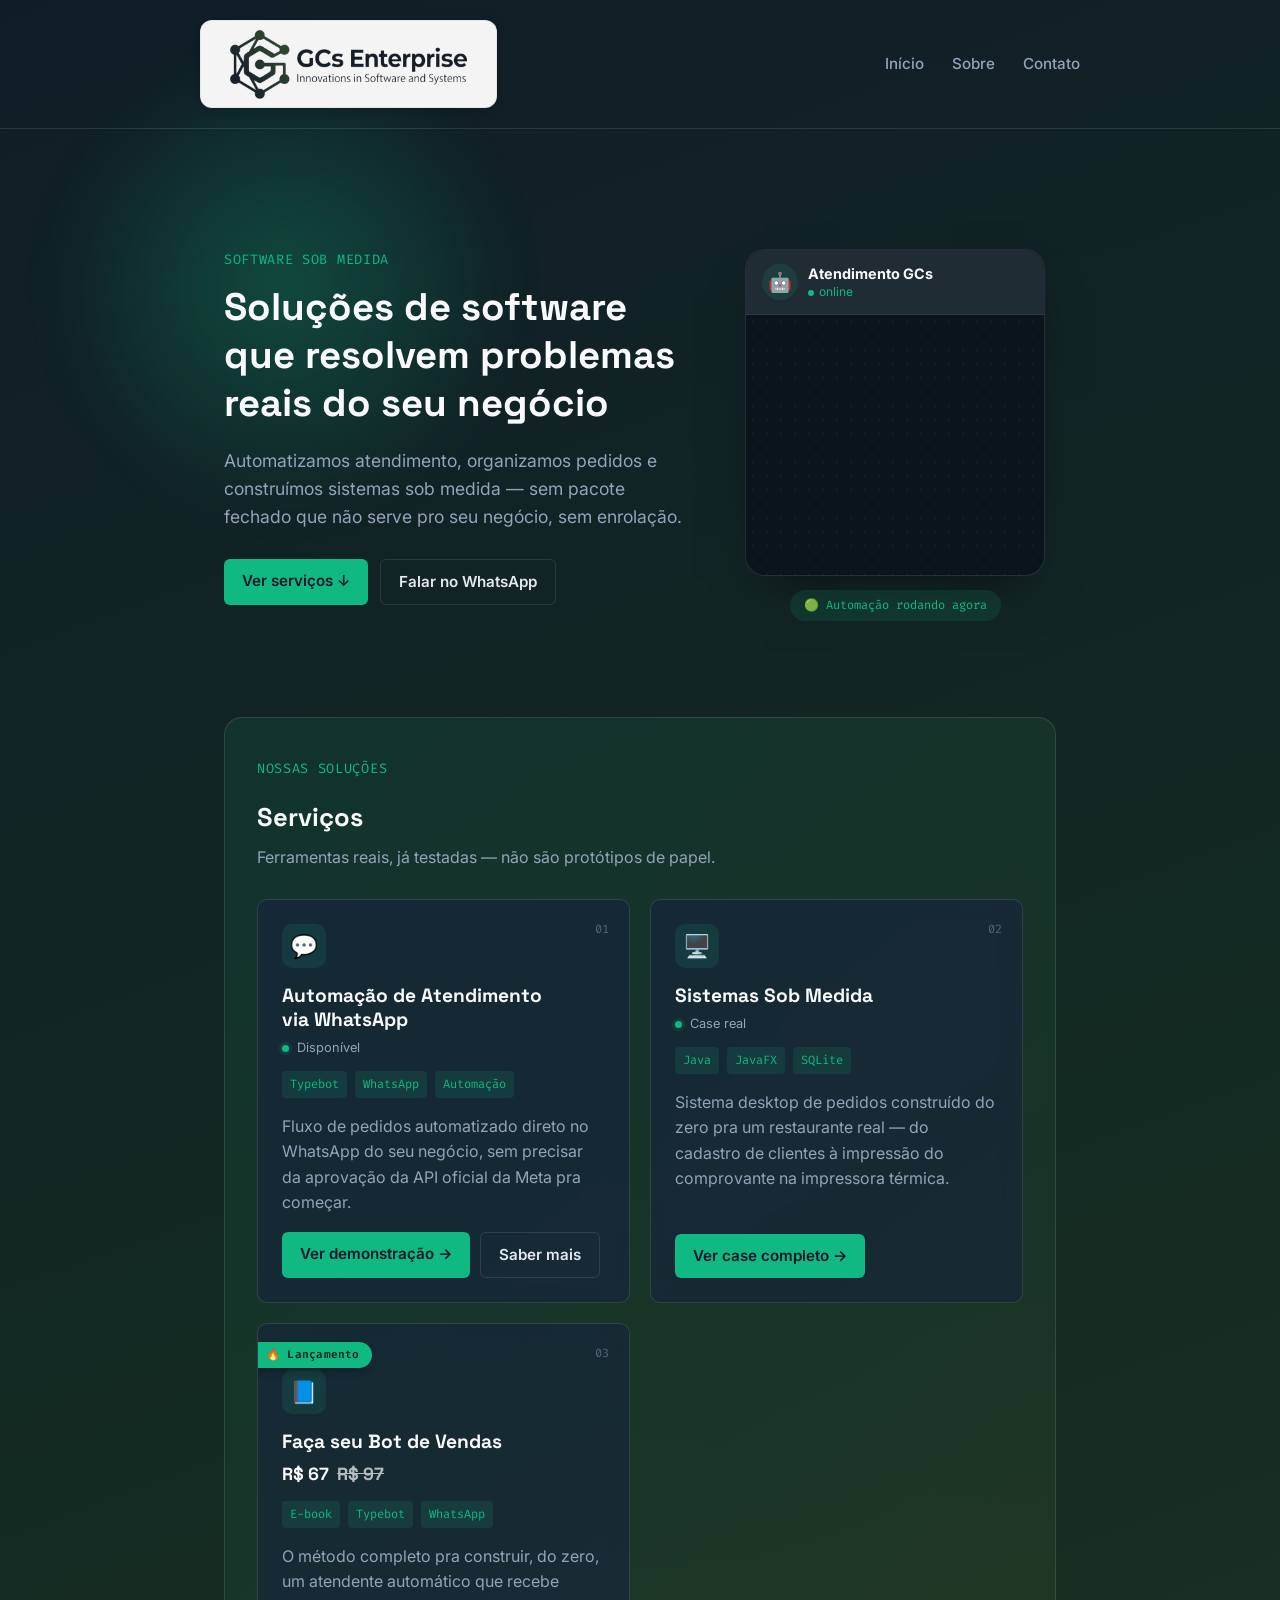
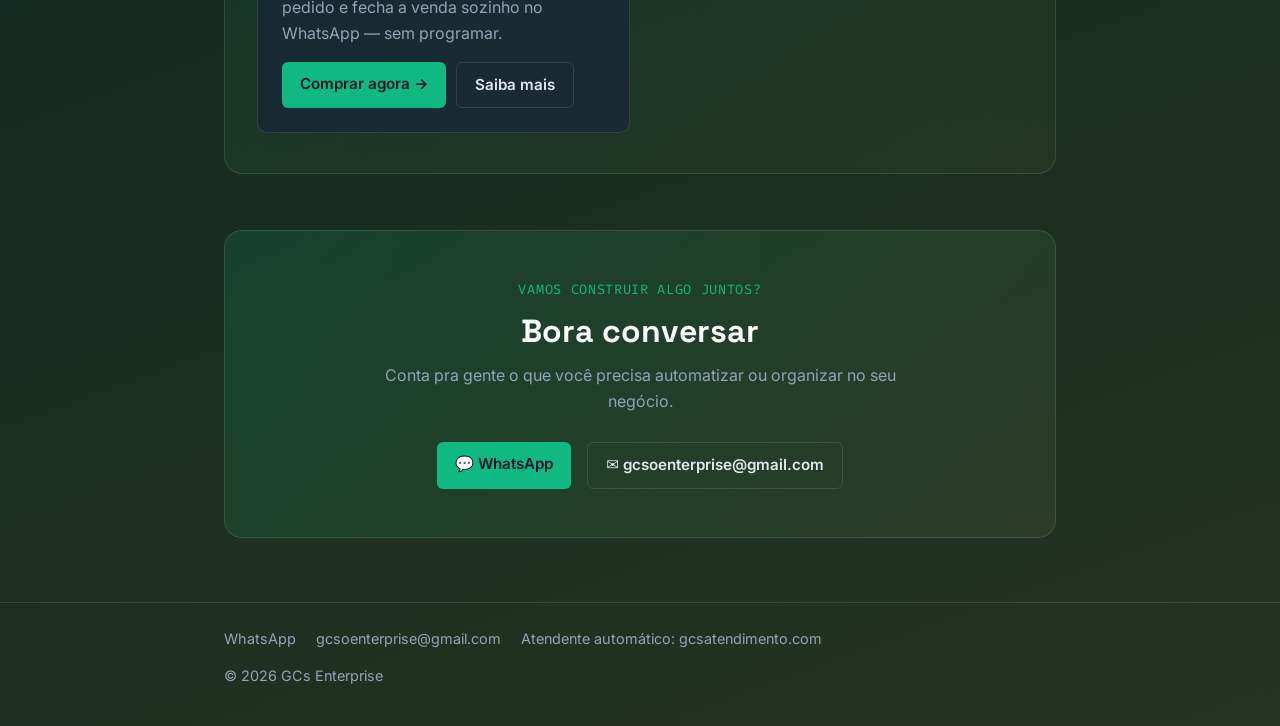
==== index.html @ 9fa0e327 "Troca e-mail de contato do site para gcsoenterprise@gmail.com Co-Authored-By: Claude Opus 5.5 <norep" ====
<!DOCTYPE html>
<html lang="pt-BR">
<head>
  <meta charset="UTF-8">
  <meta name="viewport" content="width=device-width, initial-scale=1.0">
  <meta name="description" content="GCs Enterprise — automação de atendimento via WhatsApp e sistemas de software sob medida pro seu negócio.">
  <meta property="og:title" content="GCs Enterprise — Innovations in Software and Systems">
  <meta property="og:description" content="Automação de atendimento via WhatsApp e sistemas de software sob medida pro seu negócio.">
  <meta property="og:image" content="social-preview.jpg">
  <meta property="og:type" content="website">
  <meta name="twitter:card" content="summary_large_image">
  <link rel="icon" href="logo-icon.png" type="image/png">
  <title>GCs Enterprise — Software sob medida</title>
  <link rel="stylesheet" href="style.css">
</head>
<body>
  <header class="site-header">
    <div class="container nav-bar">
      <a href="index.html" class="logo" aria-label="GCs Enterprise — Início">
        <img src="logo-header.png" alt="GCs Enterprise" class="logo-mark" width="400" height="108" fetchpriority="high">
      </a>
      <button type="button" class="nav-toggle" id="navToggle" aria-expanded="false" aria-controls="mainNav" aria-label="Abrir menu">
        <span></span><span></span><span></span>
      </button>
      <nav class="main-nav" id="mainNav">
        <a href="index.html">Início</a>
        <a href="sobre.html">Sobre</a>
        <a href="#contato">Contato</a>
      </nav>
    </div>
  </header>

  <main class="container">
    <section class="hero">
      <div class="hero-content">
        <p class="eyebrow">Software sob medida</p>
        <h1>Soluções de software que resolvem problemas reais do seu negócio</h1>
        <p class="lead">
          Automatizamos atendimento, organizamos pedidos e construímos sistemas sob medida —
          sem pacote fechado que não serve pro seu negócio, sem enrolação.
        </p>
        <p class="hero-cta">
          <a href="#servicos" class="btn-primary">Ver serviços ↓</a>
          <a href="https://wa.me/5515996978189" target="_blank" rel="noopener" class="btn-secondary">Falar no WhatsApp</a>
        </p>
      </div>

      <div class="hero-visual" aria-hidden="true">
        <div class="phone-mockup">
          <div class="phone-header">
            <span class="phone-avatar">🤖</span>
            <div class="phone-header-text">
              <strong>Atendimento GCs</strong>
              <span class="phone-status">online</span>
            </div>
          </div>
          <div class="phone-chat">
            <div class="chat-bubble chat-in bubble-1">Oi! Vi o cardápio, queria pedir 2 marmitas P</div>
            <div class="chat-typing typing-1"><span></span><span></span><span></span></div>
            <div class="chat-bubble chat-out bubble-2">Show! 2 marmitas P registradas ✅ Vai querer bebida também?</div>
            <div class="chat-bubble chat-in bubble-3">Vou querer 1 refri lata</div>
            <div class="chat-typing typing-2"><span></span><span></span><span></span></div>
            <div class="chat-bubble chat-out bubble-4">Pedido fechado 🎉 Total: R$ 38,00 — pagamento na entrega. Já mandei pra cozinha!</div>
          </div>
        </div>
        <span class="hero-visual-badge">🟢 Automação rodando agora</span>
      </div>
    </section>

    <section id="servicos" class="projetos-destaque">
      <p class="eyebrow">Nossas soluções</p>
      <h2>Serviços</h2>
      <p class="section-intro">
        Ferramentas reais, já testadas — não são protótipos de papel.
      </p>
      <div class="projects-grid">
        <article class="project-card reveal">
          <span class="project-icon" aria-hidden="true">💬</span>
          <h3>Automação de Atendimento via WhatsApp</h3>
          <p class="status"><span class="status-dot"></span>Disponível</p>
          <div class="tags">
            <span class="tag">Typebot</span>
            <span class="tag">WhatsApp</span>
            <span class="tag">Automação</span>
          </div>
          <p>
            Fluxo de pedidos automatizado direto no WhatsApp do seu negócio, sem precisar
            da aprovação da API oficial da Meta pra começar.
          </p>
          <div class="card-actions">
            <a href="https://gcsatendimento.com/demo" target="_blank" rel="noopener" class="btn-primary">Ver demonstração →</a>
            <a href="servicos/atendimento-whatsapp.html" class="btn-secondary">Saber mais</a>
          </div>
        </article>

        <article class="project-card reveal">
          <span class="project-icon" aria-hidden="true">🖥️</span>
          <h3>Sistemas Sob Medida</h3>
          <p class="status"><span class="status-dot"></span>Case real</p>
          <div class="tags">
            <span class="tag">Java</span>
            <span class="tag">JavaFX</span>
            <span class="tag">SQLite</span>
          </div>
          <p>
            Sistema desktop de pedidos construído do zero pra um restaurante real — do
            cadastro de clientes à impressão do comprovante na impressora térmica.
          </p>
          <div class="card-actions">
            <a href="servicos/sistema-varandas.html" class="btn-primary">Ver case completo →</a>
          </div>
        </article>

        <article class="project-card project-card-featured reveal">
          <span class="ribbon">🔥 Lançamento</span>
          <span class="project-icon" aria-hidden="true">📘</span>
          <h3>Faça seu Bot de Vendas</h3>
          <p class="status">R$ 67 <span class="status-old">R$ 97</span></p>
          <div class="tags">
            <span class="tag">E-book</span>
            <span class="tag">Typebot</span>
            <span class="tag">WhatsApp</span>
          </div>
          <p>
            O método completo pra construir, do zero, um atendente automático que recebe
            pedido e fecha a venda sozinho no WhatsApp — sem programar.
          </p>
          <div class="card-actions">
            <a href="https://go.hotmart.com/K107569788A" target="_blank" rel="noopener" class="btn-primary">Comprar agora →</a>
            <a href="produtos/ebook-bot-vendas.html" class="btn-secondary">Saiba mais</a>
          </div>
        </article>
      </div>
    </section>

    <section id="contato">
      <div class="contato-card reveal">
        <p class="eyebrow">Vamos construir algo juntos?</p>
        <h2>Bora conversar</h2>
        <p class="section-intro">
          Conta pra gente o que você precisa automatizar ou organizar no seu negócio.
        </p>
        <div class="contato-links">
          <a href="https://wa.me/5515996978189" target="_blank" rel="noopener" class="btn-primary">💬 WhatsApp</a>
          <a href="mailto:gcsoenterprise@gmail.com" class="btn-secondary">✉️ gcsoenterprise@gmail.com</a>
        </div>
      </div>
    </section>
  </main>

  <footer class="site-footer">
    <div class="container">
      <a href="https://wa.me/5515996978189" target="_blank" rel="noopener">WhatsApp</a>
      <a href="mailto:gcsoenterprise@gmail.com">gcsoenterprise@gmail.com</a>
      <a href="https://gcsatendimento.com" target="_blank" rel="noopener">Atendente automático: gcsatendimento.com</a>
      <p>&copy; 2026 GCs Enterprise</p>
    </div>
  </footer>

  <script src="scripts.js" defer></script>
</body>
</html>
---- style.css ----
@charset "UTF-8";
@import url('https://fonts.googleapis.com/css2?family=Inter:wght@400;500;600;700&family=Space+Grotesk:wght@500;600;700&family=Fira+Code:wght@400;500&display=swap');

:root {
  --bg-grad-start: #101d27;
  --bg-grad-mid: #132a22;
  --bg-grad-end: #243421;
  --bg-card: rgba(22, 33, 62, 0.55);
  --border: rgba(226, 232, 240, 0.12);
  --text: #e2e8f0;
  --text-muted: #94a3b8;
  --heading: #f8fafc;
  --accent: #10b981;
  --accent-soft: rgba(16, 185, 129, 0.12);
}

* {
  box-sizing: border-box;
}

body {
  margin: 0;
  min-height: 100vh;
  background: linear-gradient(160deg, var(--bg-grad-start) 0%, var(--bg-grad-mid) 55%, var(--bg-grad-end) 100%);
  color: var(--text);
  font-family: "Inter", system-ui, -apple-system, sans-serif;
  line-height: 1.6;
}

h1, h2, h3, h4 {
  font-family: "Space Grotesk", "Inter", sans-serif;
  line-height: 1.25;
  color: var(--heading);
}

a {
  color: var(--accent);
}

.container {
  max-width: 880px;
  margin: 0 auto;
  padding: 0 24px;
}

/* header / nav */
.site-header {
  position: relative;
  border-bottom: 1px solid var(--border);
}

.nav-bar {
  display: flex;
  flex-wrap: wrap;
  justify-content: space-between;
  align-items: center;
  gap: 12px;
  padding: 20px 0;
}

.logo {
  display: inline-flex;
  align-items: center;
  background: #f4f4f4;
  border: 1px solid rgba(0, 0, 0, 0.06);
  border-radius: 12px;
  padding: 8px 18px;
  box-shadow: 0 2px 8px rgba(0, 0, 0, 0.2);
  text-decoration: none;
  transition: transform 0.2s ease;
}

.logo:hover,
.logo:focus-visible {
  transform: translateY(-1px);
  outline: none;
}

.logo-mark {
  display: block;
  height: 70px;
  width: auto;
}

.nav-toggle {
  display: none;
  flex-direction: column;
  justify-content: center;
  align-items: center;
  gap: 5px;
  width: 40px;
  height: 40px;
  background: transparent;
  border: 1px solid var(--border);
  border-radius: 8px;
  cursor: pointer;
  padding: 0;
}

.nav-toggle span {
  display: block;
  height: 2px;
  width: 18px;
  background: var(--text);
  transition: transform 0.25s ease, opacity 0.25s ease;
}

.nav-toggle.open span:nth-child(1) {
  transform: translateY(7px) rotate(45deg);
}

.nav-toggle.open span:nth-child(2) {
  opacity: 0;
}

.nav-toggle.open span:nth-child(3) {
  transform: translateY(-7px) rotate(-45deg);
}

.main-nav a {
  color: var(--text-muted);
  text-decoration: none;
  margin-left: 24px;
  font-weight: 500;
  font-size: 0.95rem;
  position: relative;
  transition: color 0.2s;
}

.main-nav a:first-child {
  margin-left: 0;
}

.main-nav a::after {
  content: "";
  position: absolute;
  left: 0;
  right: 100%;
  bottom: -4px;
  height: 2px;
  background: var(--accent);
  transition: right 0.25s ease;
}

.main-nav a:hover,
.main-nav a:focus-visible {
  color: var(--accent);
  outline: none;
}

.main-nav a:hover::after,
.main-nav a:focus-visible::after {
  right: 0;
}

/* hero */
.hero {
  position: relative;
  display: flex;
  align-items: center;
  flex-wrap: wrap;
  gap: 48px;
  padding: 64px 0 40px;
}

.hero::before {
  content: "";
  position: absolute;
  top: -140px;
  left: -180px;
  width: 480px;
  height: 480px;
  background: radial-gradient(circle, rgba(16, 185, 129, 0.28), transparent 70%);
  filter: blur(20px);
  pointer-events: none;
  z-index: -1;
  animation: pulseGlow 8s ease-in-out infinite;
}

.hero-content {
  flex: 1 1 420px;
  min-width: 280px;
}

.hero-visual {
  flex: 1 1 280px;
  min-width: 260px;
  display: flex;
  flex-direction: column;
  align-items: center;
  gap: 14px;
}

.hero .eyebrow {
  font-family: "Fira Code", monospace;
  color: var(--accent);
  font-size: 0.85rem;
  letter-spacing: 0.05em;
  text-transform: uppercase;
  margin: 0 0 12px;
}

.hero h1 {
  font-size: 2.4rem;
  margin: 0 0 20px;
}

.hero p.lead {
  font-size: 1.1rem;
  color: var(--text-muted);
  max-width: 640px;
}

.hero-cta {
  margin-top: 28px;
  display: flex;
  flex-wrap: wrap;
  gap: 12px;
}

.hero .eyebrow,
.hero h1,
.hero p.lead,
.hero-cta {
  opacity: 0;
  animation: fadeInUp 0.7s ease forwards;
}

.hero .eyebrow { animation-delay: 0s; }
.hero h1 { animation-delay: 0.12s; }
.hero p.lead { animation-delay: 0.24s; }
.hero-cta { animation-delay: 0.36s; }

/* hero phone mockup */
.phone-mockup {
  width: 100%;
  max-width: 300px;
  background: #0b141a;
  border: 1px solid var(--border);
  border-radius: 20px;
  overflow: hidden;
  box-shadow: 0 24px 48px -20px rgba(0, 0, 0, 0.5);
}

.phone-header {
  display: flex;
  align-items: center;
  gap: 10px;
  padding: 14px 16px;
  background: #202c33;
  border-bottom: 1px solid rgba(255, 255, 255, 0.06);
}

.phone-avatar {
  flex: none;
  width: 36px;
  height: 36px;
  display: flex;
  align-items: center;
  justify-content: center;
  font-size: 1.2rem;
  background: var(--accent-soft);
  border-radius: 50%;
}

.phone-header-text {
  display: flex;
  flex-direction: column;
  line-height: 1.3;
}

.phone-header-text strong {
  font-size: 0.9rem;
  color: var(--heading);
}

.phone-status {
  font-size: 0.75rem;
  color: var(--accent);
}

.phone-status::before {
  content: "";
  display: inline-block;
  width: 6px;
  height: 6px;
  margin-right: 5px;
  border-radius: 50%;
  background: var(--accent);
  animation: pulseDot 1.8s ease-in-out infinite;
}

.phone-chat {
  position: relative;
  height: 260px;
  padding: 16px;
  background-image: radial-gradient(rgba(255, 255, 255, 0.04) 1px, transparent 1px);
  background-size: 14px 14px;
  overflow: hidden;
}

.chat-bubble {
  position: absolute;
  left: 0;
  right: auto;
  max-width: 80%;
  padding: 8px 12px;
  border-radius: 10px;
  font-size: 0.78rem;
  line-height: 1.4;
  opacity: 0;
  transform: translateY(8px);
  animation-duration: 10s;
  animation-iteration-count: infinite;
  animation-timing-function: ease;
}

.chat-in {
  background: #202c33;
  color: var(--text);
  border-top-left-radius: 2px;
}

.chat-out {
  left: auto;
  right: 0;
  background: var(--accent);
  color: #06231a;
  font-weight: 500;
  border-top-right-radius: 2px;
}

.chat-typing {
  position: absolute;
  left: auto;
  right: 0;
  display: flex;
  gap: 4px;
  padding: 10px 12px;
  background: var(--accent);
  border-radius: 10px;
  border-top-right-radius: 2px;
  opacity: 0;
  animation-duration: 10s;
  animation-iteration-count: infinite;
  animation-timing-function: ease;
}

.chat-typing span {
  width: 5px;
  height: 5px;
  border-radius: 50%;
  background: #06231a;
  animation: typingDot 1s ease-in-out infinite;
}

.chat-typing span:nth-child(2) { animation-delay: 0.15s; }
.chat-typing span:nth-child(3) { animation-delay: 0.3s; }

.bubble-1 { top: 0; animation-name: bubbleIn1; }
.typing-1 { top: 54px; animation-name: typingPulse1; }
.bubble-2 { top: 54px; animation-name: bubbleIn2; }
.bubble-3 { top: 128px; animation-name: bubbleIn3; }
.typing-2 { top: 182px; animation-name: typingPulse2; }
.bubble-4 { top: 182px; animation-name: bubbleIn4; }

.hero-visual-badge {
  font-family: "Fira Code", monospace;
  font-size: 0.75rem;
  color: var(--accent);
  background: var(--accent-soft);
  padding: 6px 14px;
  border-radius: 20px;
}

@keyframes pulseGlow {
  0%, 100% { transform: scale(1); opacity: 0.7; }
  50% { transform: scale(1.15); opacity: 1; }
}

@keyframes pulseDot {
  0%, 100% { opacity: 0.5; transform: scale(0.85); }
  50% { opacity: 1; transform: scale(1); }
}

@keyframes typingDot {
  0%, 60%, 100% { opacity: 0.4; transform: translateY(0); }
  30% { opacity: 1; transform: translateY(-3px); }
}

@keyframes bubbleIn1 {
  0%, 100% { opacity: 0; transform: translateY(8px); }
  4% { opacity: 1; transform: translateY(0); }
  92% { opacity: 1; transform: translateY(0); }
  97% { opacity: 0; }
}

@keyframes typingPulse1 {
  0%, 16%, 100% { opacity: 0; }
  20%, 30% { opacity: 1; }
  34% { opacity: 0; }
}

@keyframes bubbleIn2 {
  0%, 32%, 100% { opacity: 0; transform: translateY(8px); }
  36% { opacity: 1; transform: translateY(0); }
  92% { opacity: 1; transform: translateY(0); }
  97% { opacity: 0; }
}

@keyframes bubbleIn3 {
  0%, 44%, 100% { opacity: 0; transform: translateY(8px); }
  48% { opacity: 1; transform: translateY(0); }
  92% { opacity: 1; transform: translateY(0); }
  97% { opacity: 0; }
}

@keyframes typingPulse2 {
  0%, 60%, 100% { opacity: 0; }
  64%, 74% { opacity: 1; }
  78% { opacity: 0; }
}

@keyframes bubbleIn4 {
  0%, 76%, 100% { opacity: 0; transform: translateY(8px); }
  80% { opacity: 1; transform: translateY(0); }
  94% { opacity: 1; transform: translateY(0); }
  98% { opacity: 0; }
}

/* sections */
section {
  margin: 56px 0;
}

section > h2 {
  font-size: 1.6rem;
  margin-bottom: 12px;
}

.section-intro {
  color: var(--text-muted);
  max-width: 560px;
  margin: 0 0 28px;
}

/* servicos em destaque */
.projetos-destaque {
  padding: 40px 32px;
  border-radius: 18px;
  border: 1px solid var(--border);
  background: linear-gradient(135deg, rgba(16, 185, 129, 0.1), rgba(107, 122, 62, 0.1));
}

.projetos-destaque .eyebrow {
  font-family: "Fira Code", monospace;
  color: var(--accent);
  font-size: 0.85rem;
  letter-spacing: 0.05em;
  text-transform: uppercase;
  margin: 0 0 10px;
}

/* cards de servico */
.projects-grid {
  display: grid;
  grid-template-columns: repeat(auto-fit, minmax(260px, 1fr));
  gap: 20px;
  counter-reset: project-count;
}

.project-card {
  position: relative;
  overflow: hidden;
  counter-increment: project-count;
  background: var(--bg-card);
  backdrop-filter: blur(10px);
  -webkit-backdrop-filter: blur(10px);
  border: 1px solid var(--border);
  border-radius: 10px;
  padding: 24px;
  display: flex;
  flex-direction: column;
  transition: transform 0.3s ease, border-color 0.3s ease, box-shadow 0.3s ease;
}

.project-card::before {
  content: "0" counter(project-count);
  position: absolute;
  top: 20px;
  right: 20px;
  font-family: "Fira Code", monospace;
  font-size: 0.75rem;
  color: var(--text-muted);
  opacity: 0.5;
}

.project-card::after {
  content: "";
  position: absolute;
  inset: 0;
  background: radial-gradient(280px circle at var(--x, 50%) var(--y, 50%), rgba(16, 185, 129, 0.14), transparent 70%);
  opacity: 0;
  transition: opacity 0.3s ease;
  pointer-events: none;
}

.project-card:hover::after {
  opacity: 1;
}

.project-card:hover {
  transform: translateY(-6px);
  border-color: var(--accent);
  box-shadow: 0 16px 32px -16px rgba(16, 185, 129, 0.4);
}

.project-card.reveal {
  transition: opacity 0.6s ease, transform 0.4s ease, border-color 0.3s ease, box-shadow 0.3s ease;
}

.project-icon {
  display: inline-flex;
  align-items: center;
  justify-content: center;
  width: 44px;
  height: 44px;
  font-size: 1.4rem;
  background: var(--accent-soft);
  border-radius: 10px;
  margin: 0 0 16px;
}

.project-card h3 {
  margin: 0 0 6px;
  font-size: 1.2rem;
  padding-right: 32px;
}

.project-card .status {
  display: flex;
  align-items: baseline;
  gap: 8px;
  font-size: 0.8rem;
  color: var(--text-muted);
  margin: 0 0 12px;
}

.status-dot {
  display: inline-block;
  width: 7px;
  height: 7px;
  border-radius: 50%;
  background: var(--accent);
  box-shadow: 0 0 0 3px var(--accent-soft);
}

.status-old {
  text-decoration: line-through;
  opacity: 0.7;
}

.project-card-featured .status {
  font-family: "Space Grotesk", sans-serif;
  font-size: 1.1rem;
  font-weight: 700;
  color: var(--heading);
}

.project-card-featured {
  padding-top: 46px;
}

.ribbon {
  position: absolute;
  top: 18px;
  left: -8px;
  background: var(--accent);
  color: #06231a;
  font-family: "Fira Code", monospace;
  font-size: 0.7rem;
  font-weight: 600;
  letter-spacing: 0.02em;
  padding: 4px 12px 4px 16px;
  border-radius: 0 20px 20px 0;
  box-shadow: 0 4px 10px -4px rgba(0, 0, 0, 0.5);
}

.tags {
  display: flex;
  flex-wrap: wrap;
  gap: 8px;
  margin: 0 0 16px;
}

.tag {
  font-family: "Fira Code", monospace;
  font-size: 0.75rem;
  background: var(--accent-soft);
  color: var(--accent);
  padding: 4px 8px;
  border-radius: 4px;
}

.project-card p {
  color: var(--text-muted);
  margin: 0 0 16px;
}

.card-actions {
  display: flex;
  flex-wrap: wrap;
  gap: 10px;
  margin-top: auto;
}

/* buttons */
.btn-primary,
.btn-secondary,
.case-cta {
  display: inline-block;
  font-weight: 600;
  text-decoration: none;
  padding: 10px 18px;
  border-radius: 6px;
  font-size: 0.95rem;
  transition: transform 0.2s ease, background 0.2s ease, border-color 0.2s ease, color 0.2s ease;
}

.btn-primary,
.case-cta {
  background: var(--accent);
  color: #0f172a;
}

.btn-primary:hover,
.btn-primary:focus-visible,
.case-cta:hover,
.case-cta:focus-visible {
  background: #0ea371;
  transform: translateY(-2px);
  outline: none;
}

.btn-secondary {
  background: transparent;
  color: var(--text);
  border: 1px solid var(--border);
}

.btn-secondary:hover,
.btn-secondary:focus-visible {
  border-color: var(--accent);
  color: var(--accent);
  transform: translateY(-2px);
  outline: none;
}

/* preco / promocao */
.price-badge {
  display: inline-block;
  font-family: "Fira Code", monospace;
  font-size: 0.75rem;
  color: var(--accent);
  background: var(--accent-soft);
  padding: 4px 10px;
  border-radius: 4px;
  margin: 0 0 12px;
}

.price-block {
  display: flex;
  align-items: baseline;
  gap: 12px;
  margin: 0 0 20px;
  flex-wrap: wrap;
}

.price-old {
  color: var(--text-muted);
  text-decoration: line-through;
  font-size: 1.1rem;
}

.price-new {
  font-family: "Space Grotesk", sans-serif;
  color: var(--heading);
  font-size: 2.2rem;
  font-weight: 700;
}

/* contato */
.contato-card {
  border-radius: 18px;
  padding: 48px 32px;
  text-align: center;
  border: 1px solid var(--border);
  background: linear-gradient(135deg, rgba(16, 185, 129, 0.15), rgba(107, 122, 62, 0.15));
}

.contato-card .eyebrow {
  font-family: "Fira Code", monospace;
  color: var(--accent);
  font-size: 0.85rem;
  letter-spacing: 0.05em;
  text-transform: uppercase;
  margin: 0 0 10px;
}

.contato-card h2 {
  font-size: 2rem;
  margin: 0 0 12px;
}

.contato-card .section-intro {
  margin: 0 auto 28px;
}

.contato-links {
  display: flex;
  gap: 16px;
  flex-wrap: wrap;
  justify-content: center;
}

/* sobre */
.about-layout {
  display: flex;
  gap: 32px;
  flex-wrap: wrap;
  align-items: flex-start;
}

.profile-photo {
  width: 220px;
  height: auto;
  max-width: 100%;
  border-radius: 12px;
  border: 1px solid var(--border);
}

.about-text {
  flex: 1;
  min-width: 260px;
}

/* paginas de servico */
.breadcrumb {
  display: inline-block;
  font-size: 0.9rem;
  color: var(--text-muted);
  text-decoration: none;
  margin-bottom: 24px;
}

.breadcrumb:hover,
.breadcrumb:focus-visible {
  color: var(--accent);
}

.case-header h1 {
  font-size: 2rem;
  margin: 0 0 8px;
}

.case-header .status {
  font-size: 0.85rem;
  color: var(--text-muted);
  margin: 0 0 16px;
}

.case-cta {
  margin: 4px 0 12px;
}

.case-section {
  margin: 32px 0;
}

.case-label {
  font-family: "Fira Code", monospace;
  text-transform: uppercase;
  letter-spacing: 0.05em;
  font-size: 0.8rem;
  font-weight: 500;
  color: var(--accent);
  margin: 0 0 8px;
}

/* carousel */
.carousel {
  position: relative;
  border-radius: 14px;
  overflow: hidden;
  border: 1px solid var(--border);
  background: var(--bg-card);
}

.carousel-track {
  display: flex;
  overflow-x: auto;
  scroll-snap-type: x mandatory;
  scrollbar-width: none;
}

.carousel-track::-webkit-scrollbar {
  display: none;
}

.carousel-slide {
  flex: 0 0 100%;
  scroll-snap-align: center;
  margin: 0;
}

.carousel-slide img {
  display: block;
  width: 100%;
  height: auto;
}

.carousel-slide figcaption {
  padding: 12px 16px;
  font-size: 0.85rem;
  color: var(--text-muted);
  text-align: center;
}

.carousel-btn {
  position: absolute;
  top: 42%;
  transform: translateY(-50%);
  background: rgba(15, 23, 42, 0.65);
  color: #ffffff;
  border: 1px solid var(--border);
  width: 36px;
  height: 36px;
  border-radius: 50%;
  font-size: 1.3rem;
  line-height: 1;
  cursor: pointer;
  display: flex;
  align-items: center;
  justify-content: center;
  transition: background 0.2s ease, color 0.2s ease;
}

.carousel-btn:hover,
.carousel-btn:focus-visible {
  background: var(--accent);
  color: #0f172a;
  outline: none;
}

.carousel-prev {
  left: 12px;
}

.carousel-next {
  right: 12px;
}

.carousel-dots {
  display: flex;
  justify-content: center;
  gap: 8px;
  padding: 4px 0 16px;
}

.carousel-dot {
  width: 8px;
  height: 8px;
  border-radius: 50%;
  background: var(--border);
  border: none;
  padding: 0;
  cursor: pointer;
  transition: background 0.2s ease, transform 0.2s ease;
}

.carousel-dot.active {
  background: var(--accent);
  transform: scale(1.3);
}

/* footer */
.site-footer {
  border-top: 1px solid var(--border);
  margin-top: 64px;
  padding: 24px 0;
  color: var(--text-muted);
  font-size: 0.9rem;
}

.site-footer a {
  color: var(--text-muted);
  margin-right: 16px;
  text-decoration: none;
}

.site-footer a:hover,
.site-footer a:focus-visible {
  color: var(--accent);
}

/* scroll reveal */
.reveal {
  opacity: 0;
  transform: translateY(24px);
  transition: opacity 0.6s ease, transform 0.6s ease;
}

.reveal.is-visible {
  opacity: 1;
  transform: translateY(0);
}

.projects-grid .project-card:nth-child(2) {
  transition-delay: 0.1s;
}

.projects-grid .project-card:nth-child(3) {
  transition-delay: 0.2s;
}

.projects-grid .project-card:nth-child(4) {
  transition-delay: 0.3s;
}

/* animations */
@keyframes fadeInUp {
  from {
    opacity: 0;
    transform: translateY(20px);
  }
  to {
    opacity: 1;
    transform: translateY(0);
  }
}

@media (prefers-reduced-motion: reduce) {
  * {
    animation: none !important;
    transition: none !important;
  }
}

@media (max-width: 600px) {
  .hero {
    flex-direction: column;
    align-items: stretch;
    gap: 32px;
  }

  .hero::before {
    width: 300px;
    height: 300px;
    top: -100px;
    left: -100px;
  }

  .hero-visual {
    align-items: center;
  }

  .phone-mockup {
    max-width: 320px;
  }

  .hero h1 {
    font-size: 1.9rem;
  }

  .nav-toggle {
    display: flex;
  }

  .main-nav {
    display: none;
    flex: 0 0 100%;
    flex-direction: column;
    gap: 4px;
    padding: 8px 0 4px;
  }

  .main-nav.open {
    display: flex;
  }

  .main-nav a {
    margin-left: 0;
    padding: 12px 0;
    border-bottom: 1px solid var(--border);
  }

  .main-nav a:last-child {
    border-bottom: none;
  }

  .main-nav a::after {
    display: none;
  }

  .about-layout {
    flex-direction: column;
  }

  .projetos-destaque,
  .contato-card {
    padding: 28px 20px;
  }

  .logo-mark {
    height: 54px;
  }

  .logo {
    padding: 6px 12px;
  }
}
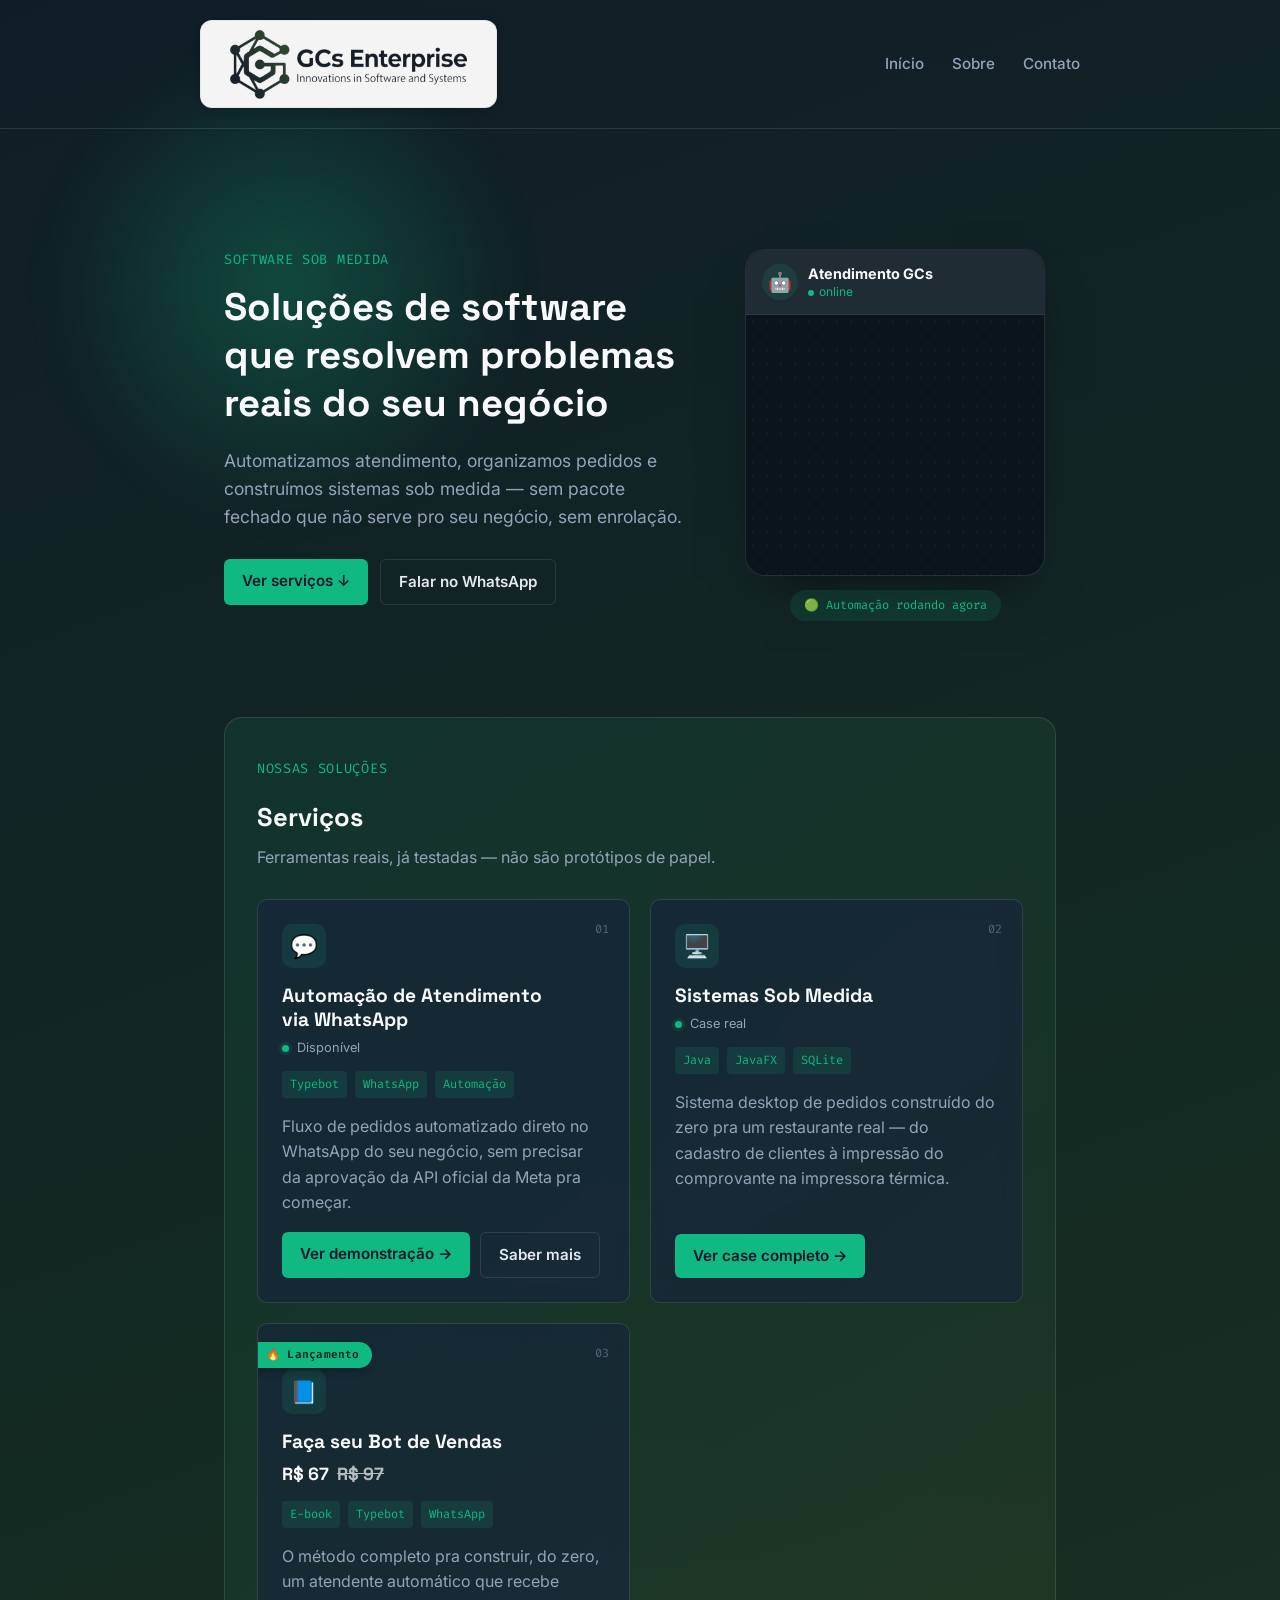
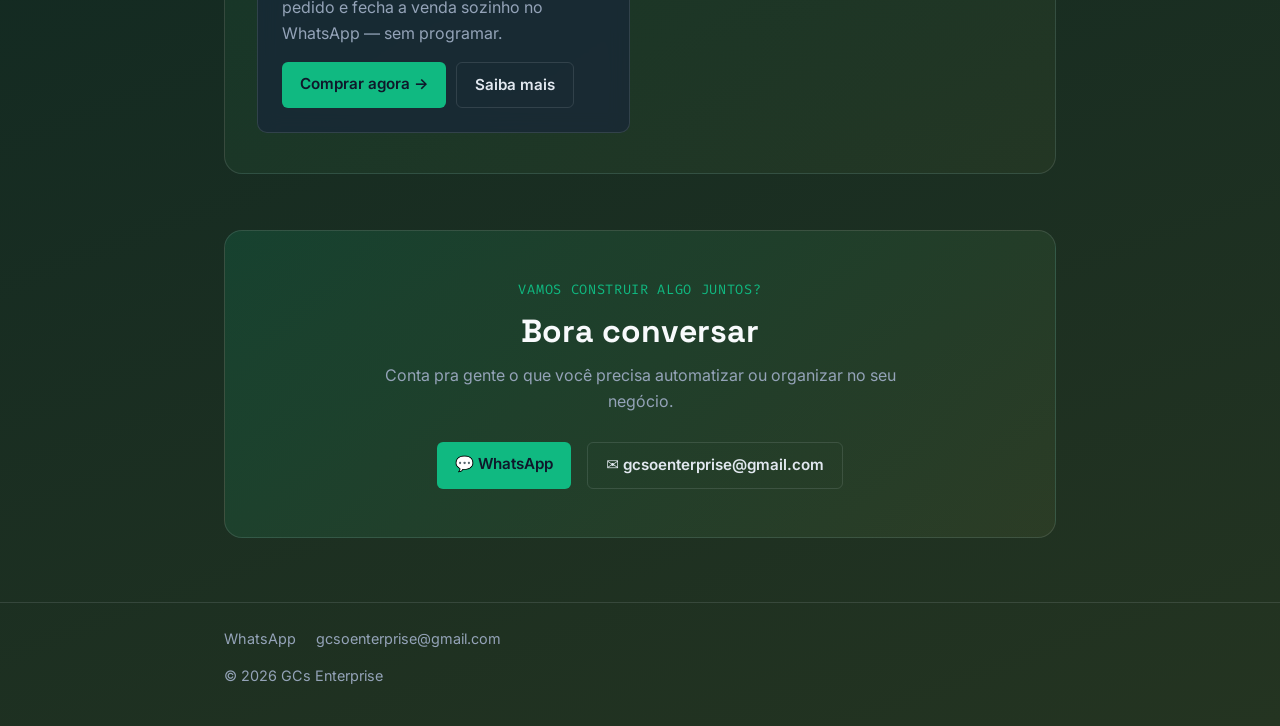
==== commit 4f3fe3a1: "Remove contador Umami e links do gcsatendimento.com apos cancelar o VPS O VPS da Hostinger que hospe" ====
--- a/index.html
+++ b/index.html
@@ -88,7 +88,7 @@
             da aprovação da API oficial da Meta pra começar.
           </p>
           <div class="card-actions">
-            <a href="https://gcsatendimento.com/demo" target="_blank" rel="noopener" class="btn-primary">Ver demonstração →</a>
+            <a href="https://typebot.co/my-typebot-2c72x94" target="_blank" rel="noopener" class="btn-primary">Ver demonstração →</a>
             <a href="servicos/atendimento-whatsapp.html" class="btn-secondary">Saber mais</a>
           </div>
         </article>
@@ -152,7 +152,6 @@
     <div class="container">
       <a href="https://wa.me/5515996978189" target="_blank" rel="noopener">WhatsApp</a>
       <a href="mailto:gcsoenterprise@gmail.com">gcsoenterprise@gmail.com</a>
-      <a href="https://gcsatendimento.com" target="_blank" rel="noopener">Atendente automático: gcsatendimento.com</a>
       <p>&copy; 2026 GCs Enterprise</p>
     </div>
   </footer>
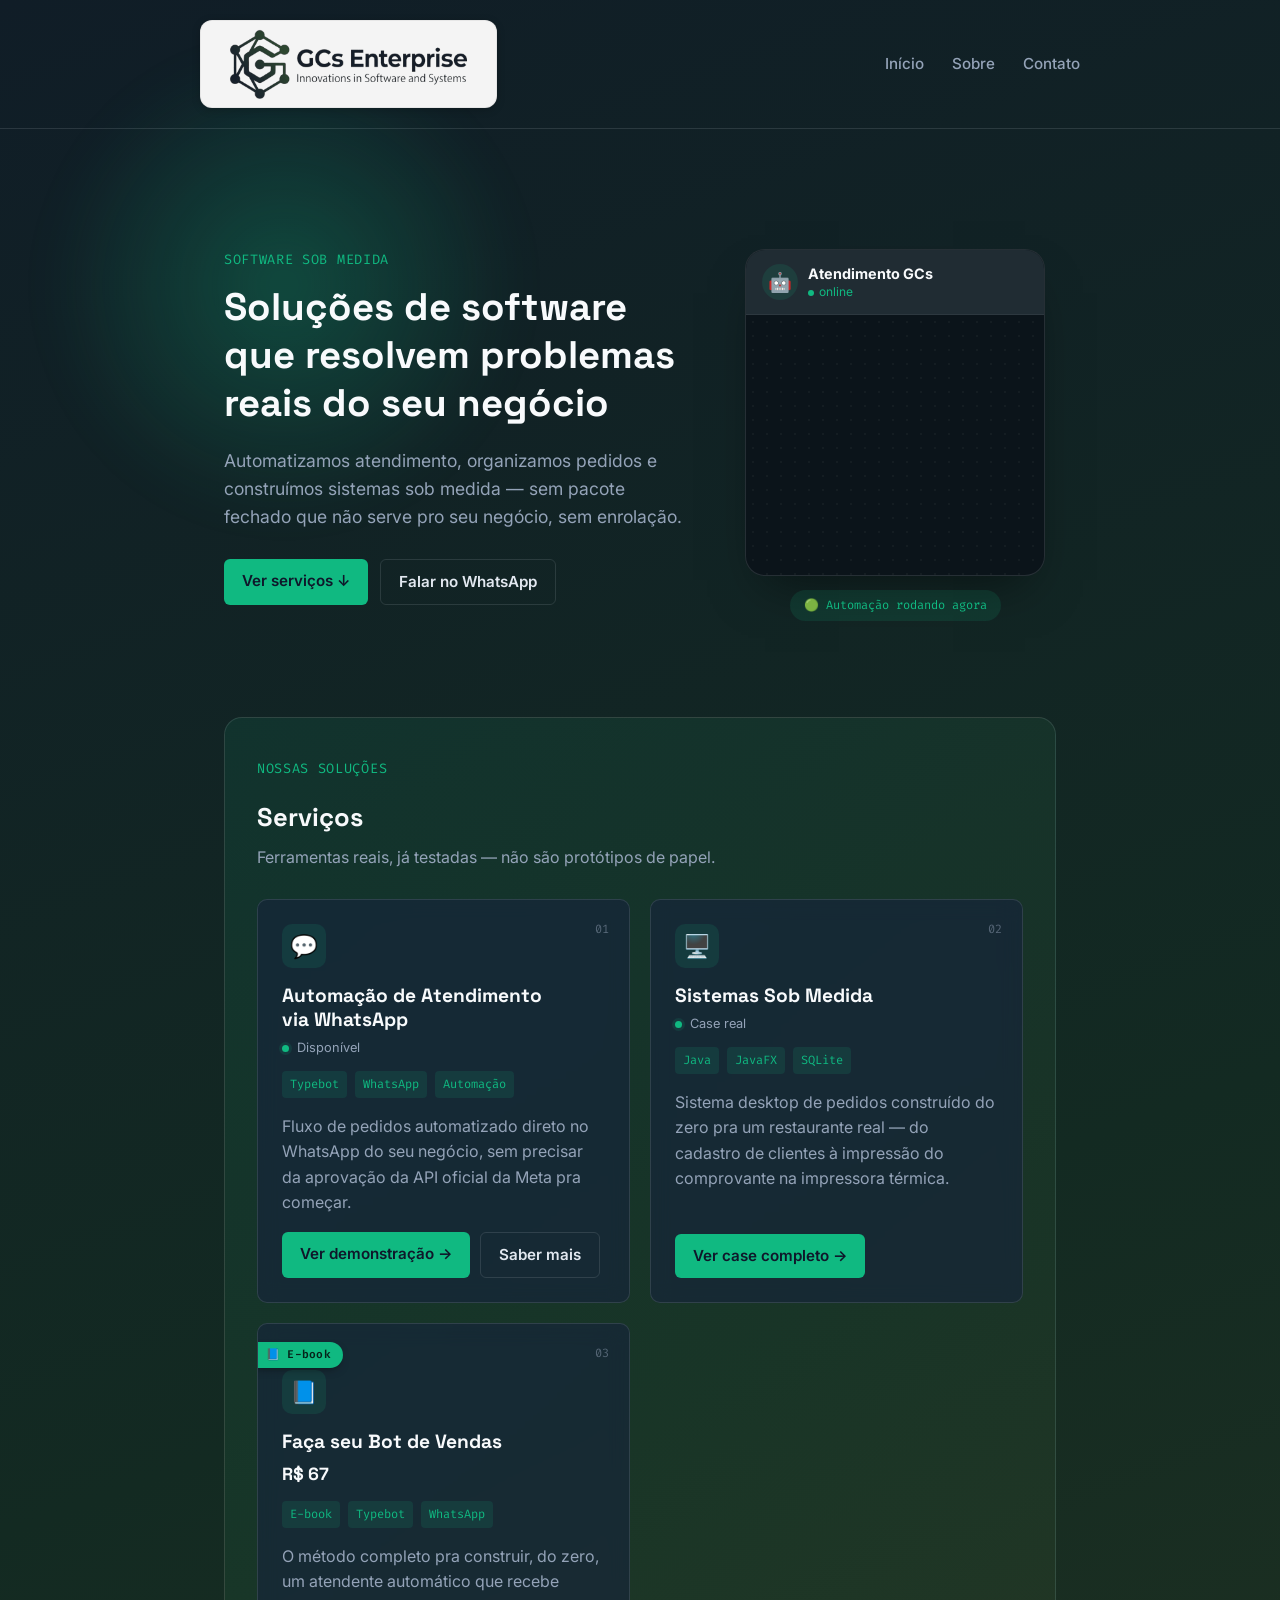
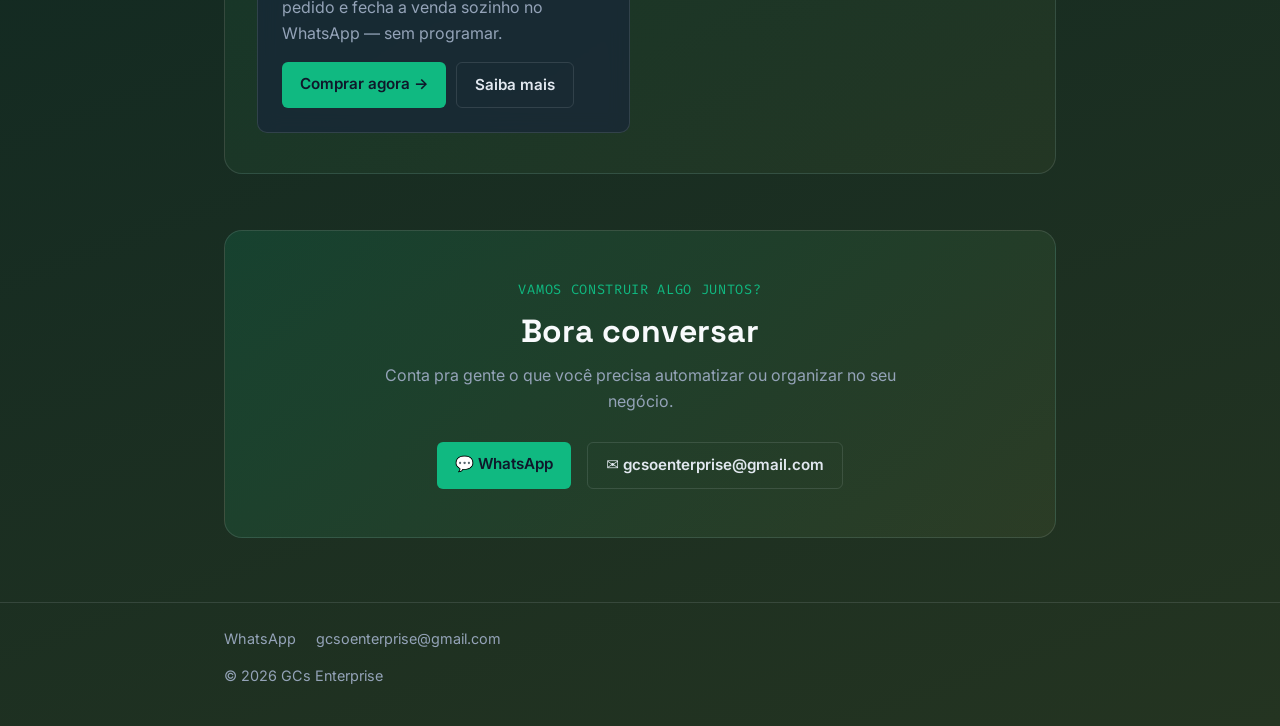
==== commit c0942f6e: "Tira o preco de lancamento vencido do e-book A pagina dizia "preco de lancamento ate 18/09/2026", da" ====
--- a/index.html
+++ b/index.html
@@ -112,10 +112,10 @@
         </article>
 
         <article class="project-card project-card-featured reveal">
-          <span class="ribbon">🔥 Lançamento</span>
+          <span class="ribbon">📘 E-book</span>
           <span class="project-icon" aria-hidden="true">📘</span>
           <h3>Faça seu Bot de Vendas</h3>
-          <p class="status">R$ 67 <span class="status-old">R$ 97</span></p>
+          <p class="status">R$ 67</p>
           <div class="tags">
             <span class="tag">E-book</span>
             <span class="tag">Typebot</span>
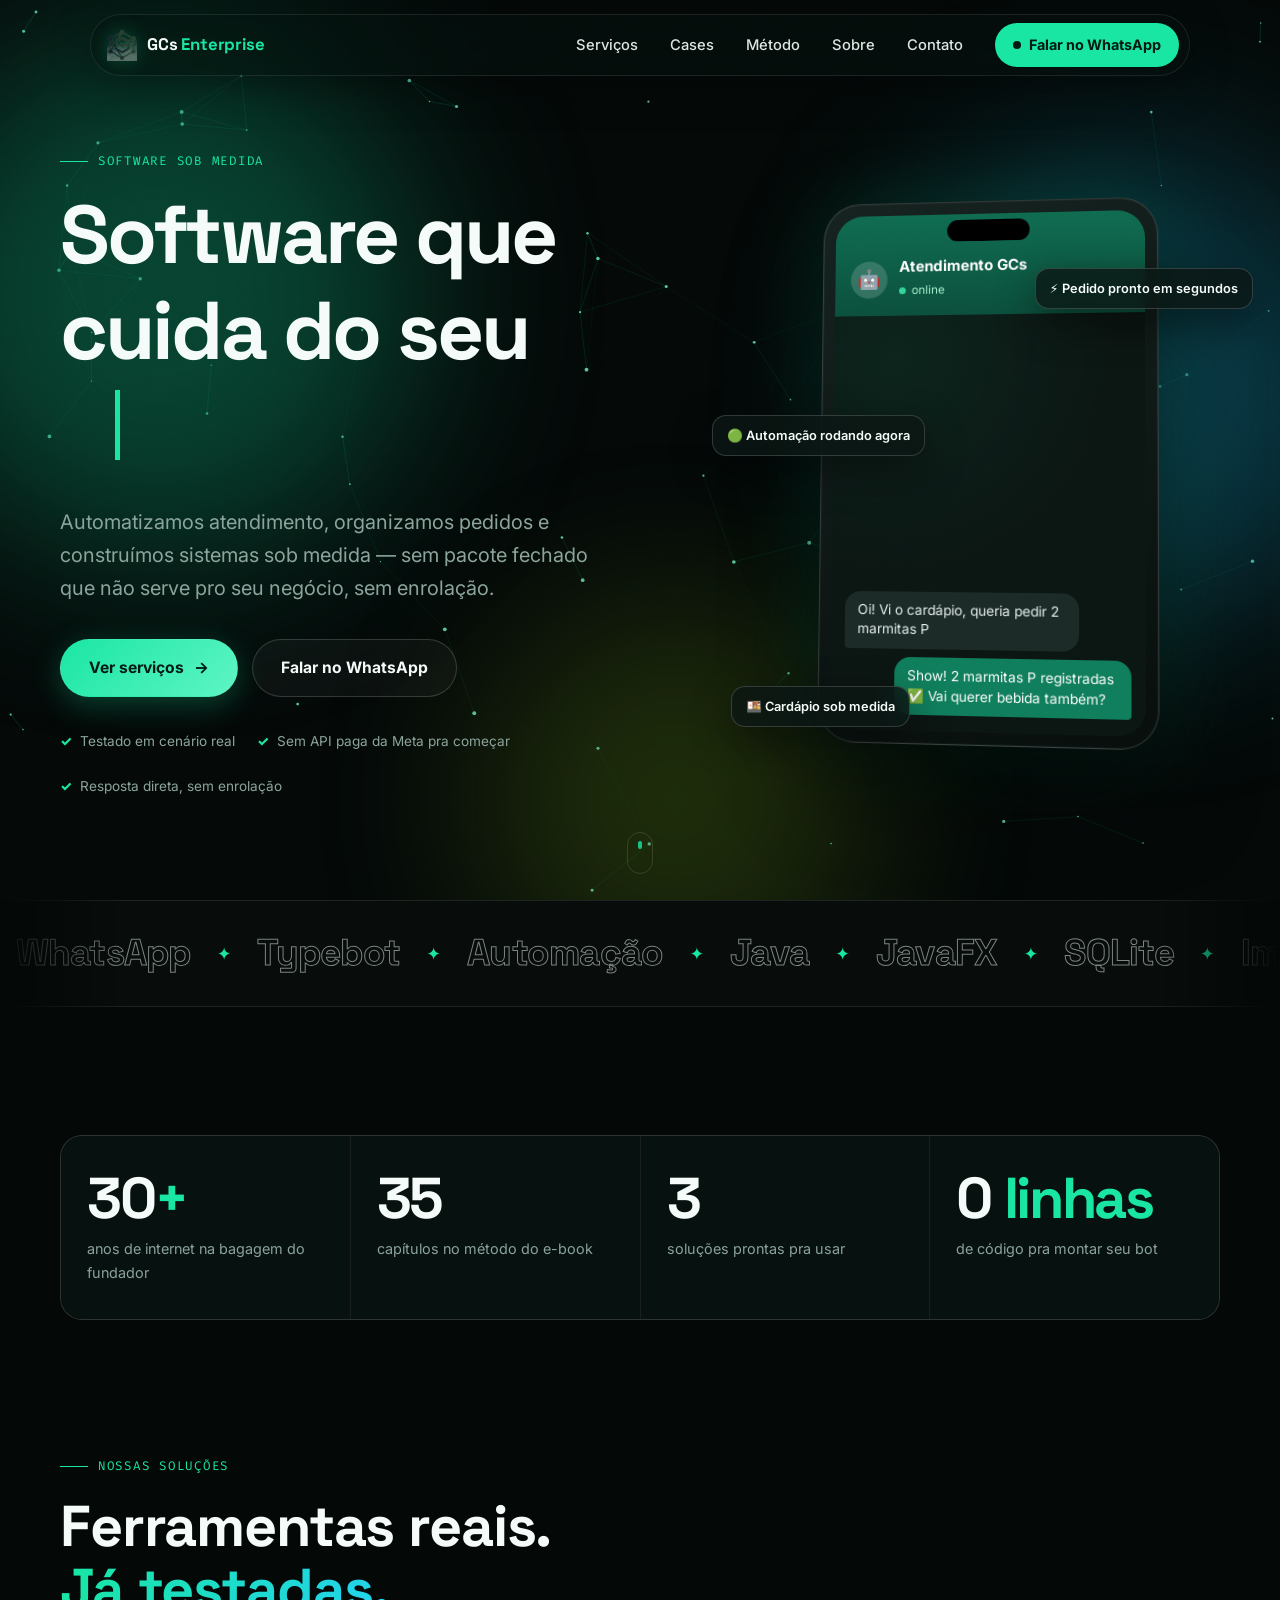
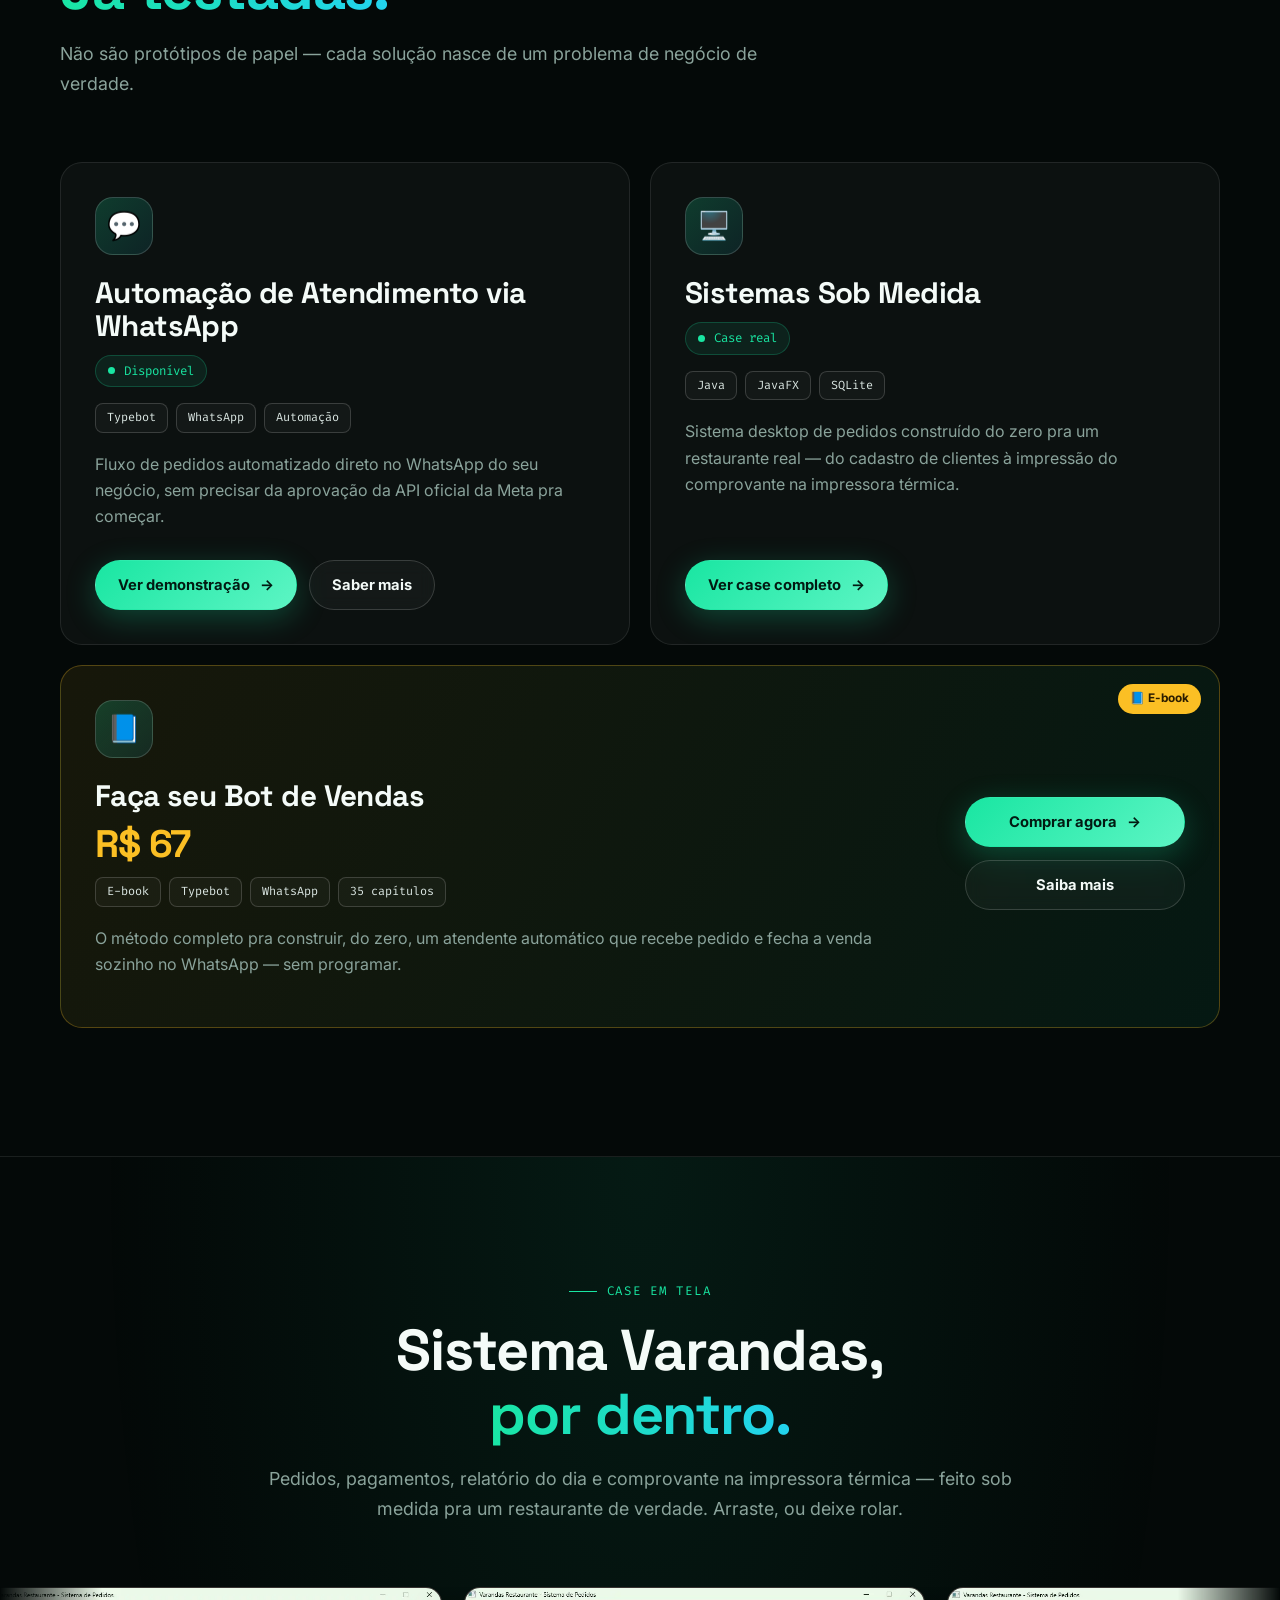
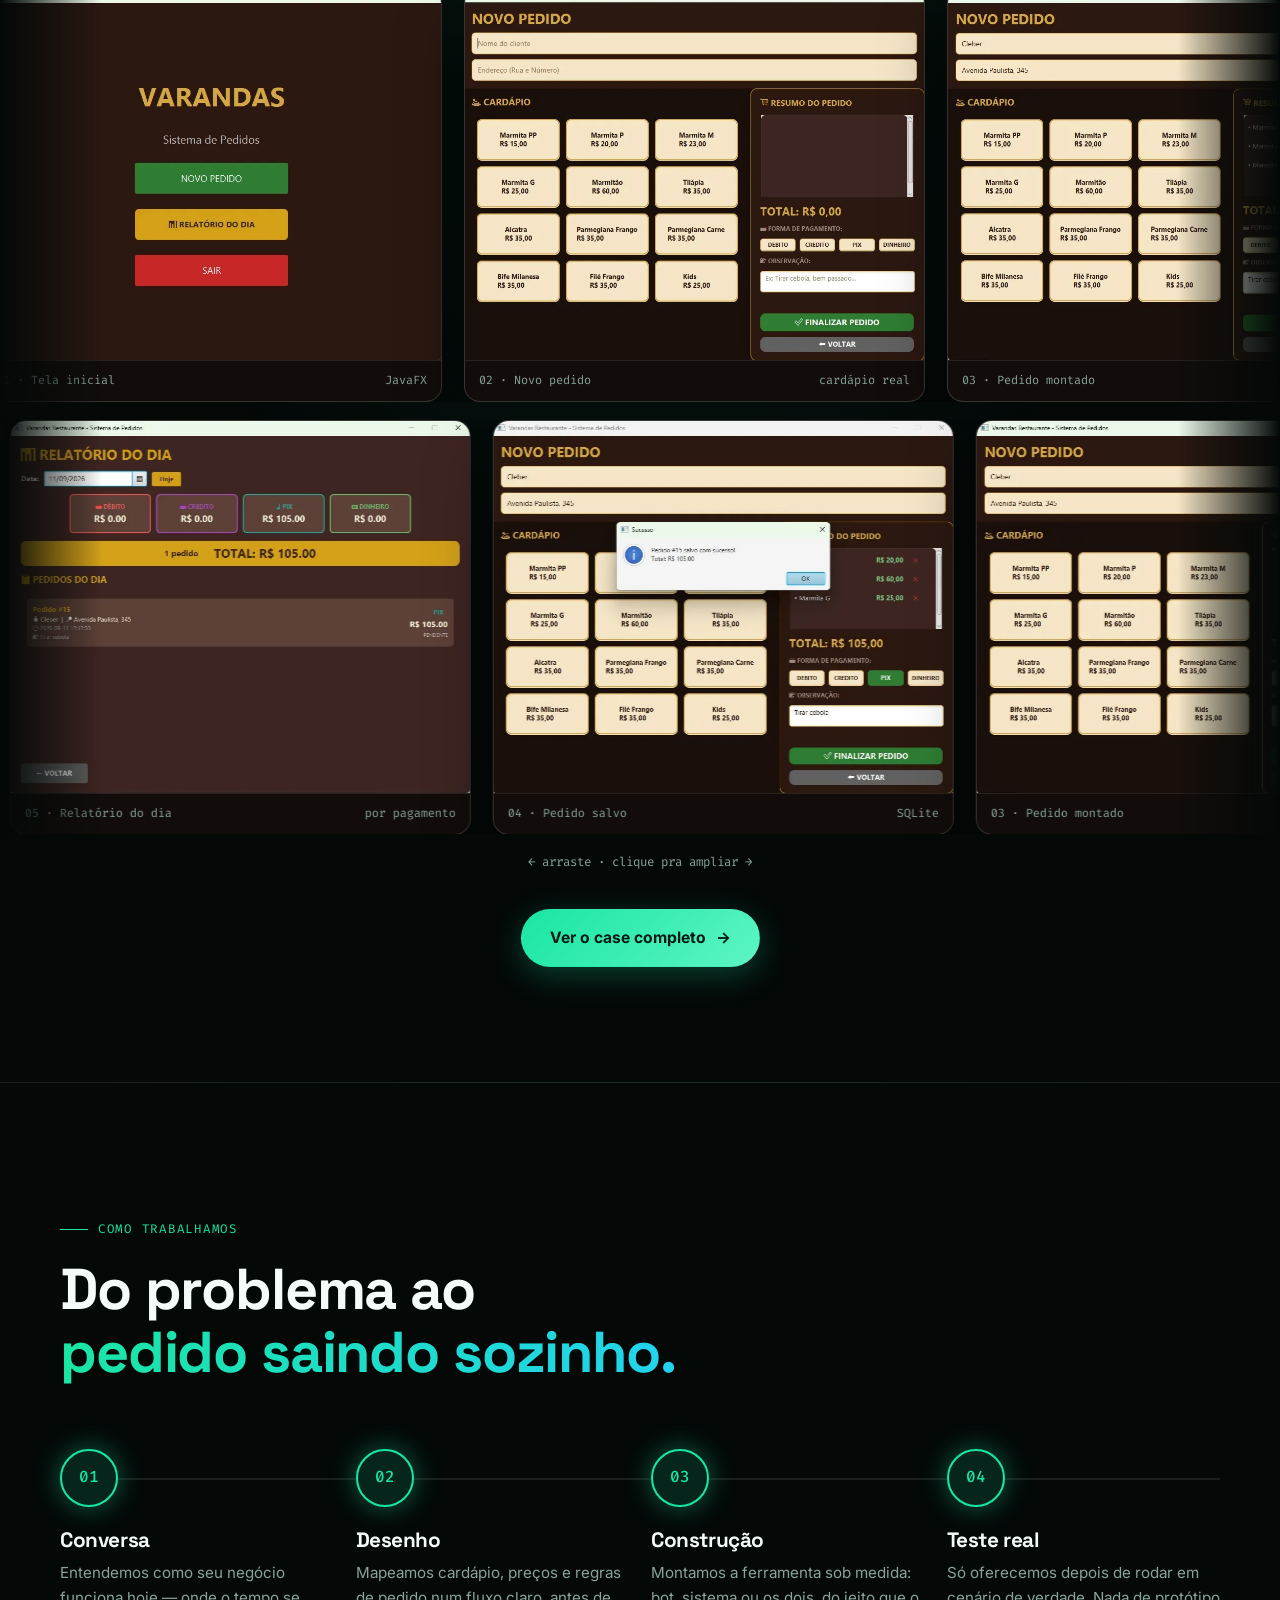
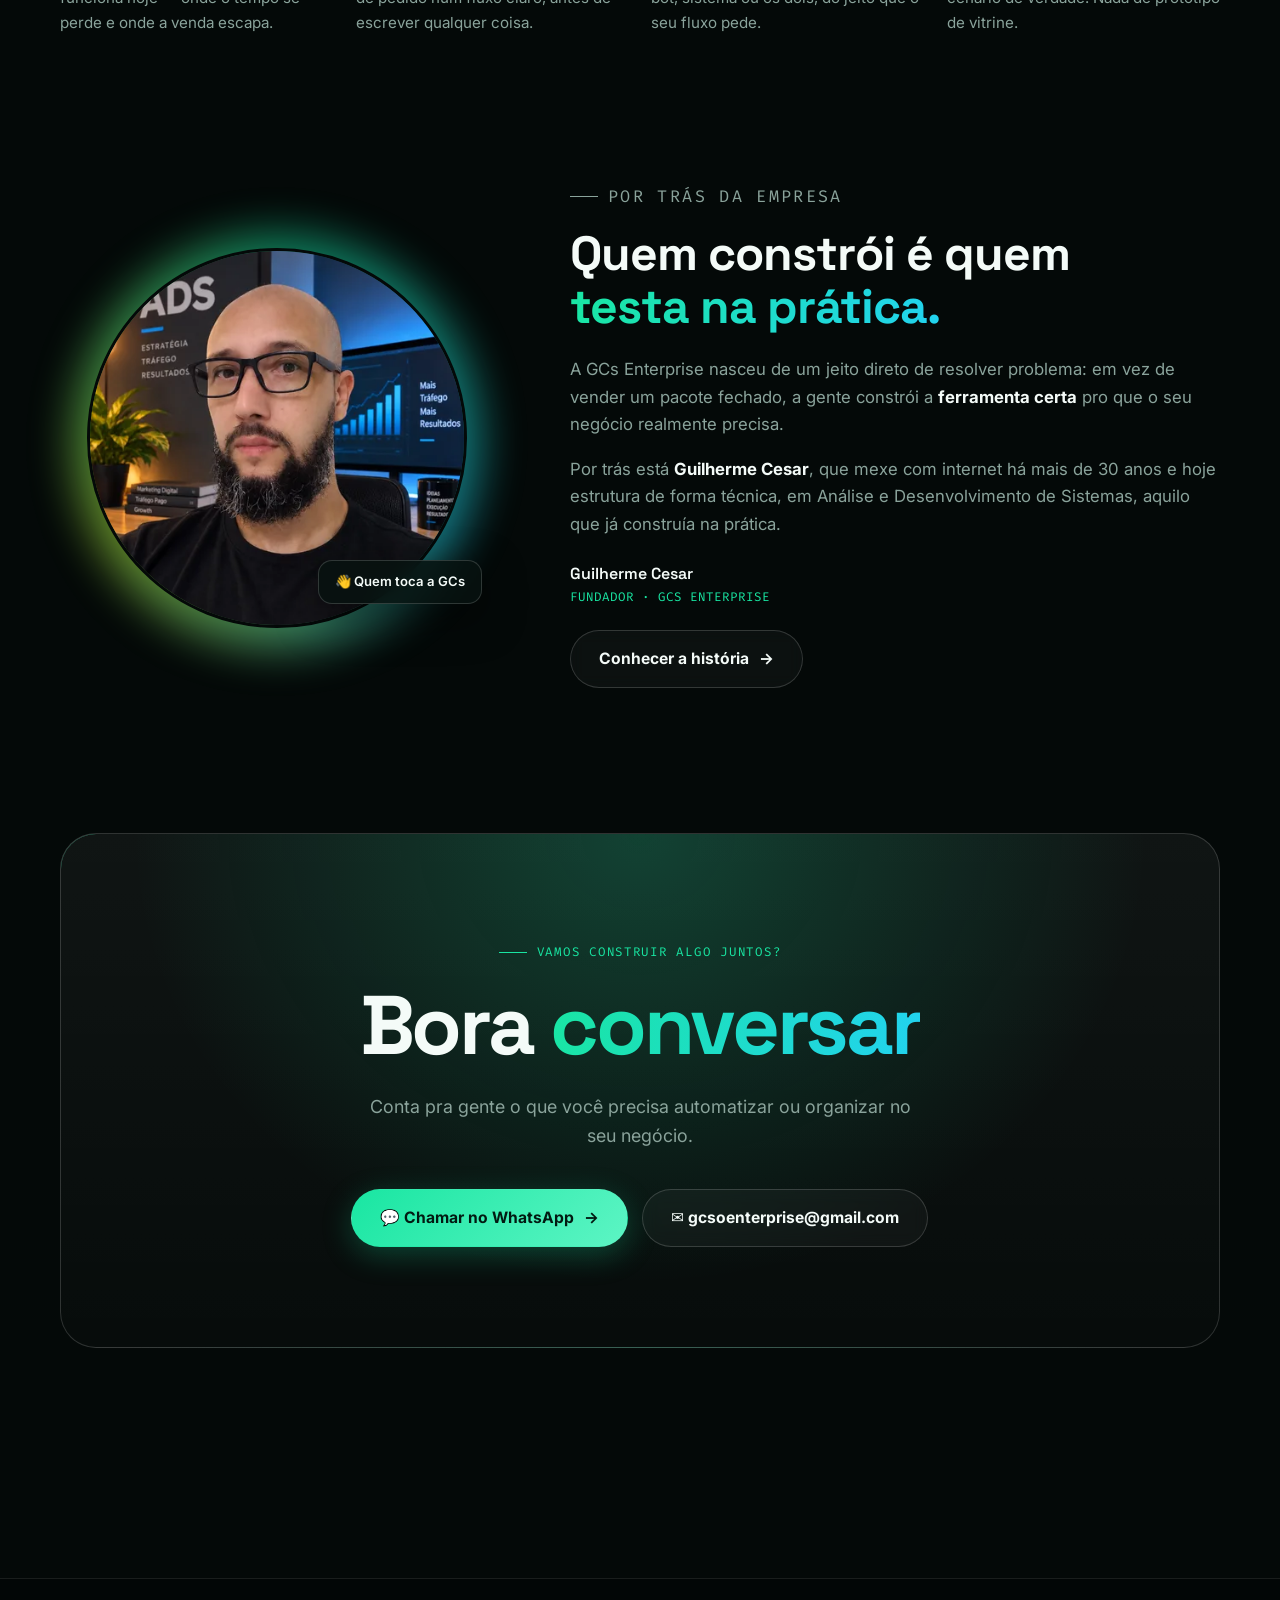
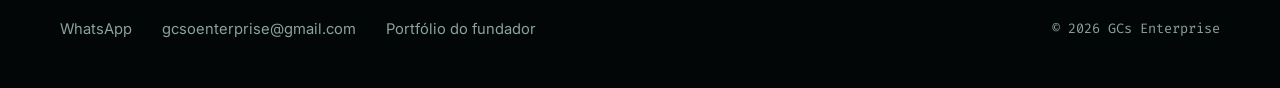
==== commit 9e15cd41: "Redesenha o site GCs Enterprise: visual interativo (rede de particulas, chat animado, galeria arrast" ====
--- a/index.html
+++ b/index.html
@@ -3,6 +3,7 @@
 <head>
   <meta charset="UTF-8">
   <meta name="viewport" content="width=device-width, initial-scale=1.0">
+  <meta name="theme-color" content="#040908">
   <meta name="description" content="GCs Enterprise — automação de atendimento via WhatsApp e sistemas de software sob medida pro seu negócio.">
   <meta property="og:title" content="GCs Enterprise — Innovations in Software and Systems">
   <meta property="og:description" content="Automação de atendimento via WhatsApp e sistemas de software sob medida pro seu negócio.">
@@ -11,138 +12,236 @@
   <meta name="twitter:card" content="summary_large_image">
   <link rel="icon" href="logo-icon.png" type="image/png">
   <title>GCs Enterprise — Software sob medida</title>
+  <link rel="preconnect" href="https://fonts.googleapis.com">
+  <link rel="preconnect" href="https://fonts.gstatic.com" crossorigin>
+  <link href="https://fonts.googleapis.com/css2?family=Fira+Code:wght@400;500&family=Inter:wght@400;500;600;700&family=Space+Grotesk:wght@500;600;700&display=swap" rel="stylesheet">
   <link rel="stylesheet" href="style.css">
 </head>
 <body>
+  <a class="skip" href="#main">Pular para o conteúdo</a>
+  <div class="progress" aria-hidden="true"></div>
+  <canvas id="fx" aria-hidden="true"></canvas>
+  <div class="cursor-ring" aria-hidden="true"></div><div class="cursor-dot" aria-hidden="true"></div>
+
   <header class="site-header">
-    <div class="container nav-bar">
+    <div class="nav-bar">
       <a href="index.html" class="logo" aria-label="GCs Enterprise — Início">
-        <img src="logo-header.png" alt="GCs Enterprise" class="logo-mark" width="400" height="108" fetchpriority="high">
+        <img src="logo-icon.png" alt="" width="30" height="32"><span>GCs <b>Enterprise</b></span>
       </a>
+      <nav class="main-nav" id="mainNav" aria-label="Principal">
+        <a href="#servicos">Serviços</a>
+        <a href="#cases">Cases</a>
+        <a href="#metodo">Método</a>
+        <a href="sobre.html">Sobre</a>
+        <a href="#contato">Contato</a>
+      </nav>
+      <a href="https://wa.me/5515996978189" target="_blank" rel="noopener" class="nav-cta">Falar no WhatsApp</a>
       <button type="button" class="nav-toggle" id="navToggle" aria-expanded="false" aria-controls="mainNav" aria-label="Abrir menu">
         <span></span><span></span><span></span>
       </button>
-      <nav class="main-nav" id="mainNav">
-        <a href="index.html">Início</a>
-        <a href="sobre.html">Sobre</a>
-        <a href="#contato">Contato</a>
-      </nav>
     </div>
   </header>
 
-  <main class="container">
+  <main id="main">
     <section class="hero">
-      <div class="hero-content">
-        <p class="eyebrow">Software sob medida</p>
-        <h1>Soluções de software que resolvem problemas reais do seu negócio</h1>
-        <p class="lead">
-          Automatizamos atendimento, organizamos pedidos e construímos sistemas sob medida —
-          sem pacote fechado que não serve pro seu negócio, sem enrolação.
-        </p>
-        <p class="hero-cta">
-          <a href="#servicos" class="btn-primary">Ver serviços ↓</a>
-          <a href="https://wa.me/5515996978189" target="_blank" rel="noopener" class="btn-secondary">Falar no WhatsApp</a>
-        </p>
-      </div>
-
-      <div class="hero-visual" aria-hidden="true">
-        <div class="phone-mockup">
-          <div class="phone-header">
-            <span class="phone-avatar">🤖</span>
-            <div class="phone-header-text">
-              <strong>Atendimento GCs</strong>
-              <span class="phone-status">online</span>
-            </div>
-          </div>
-          <div class="phone-chat">
-            <div class="chat-bubble chat-in bubble-1">Oi! Vi o cardápio, queria pedir 2 marmitas P</div>
-            <div class="chat-typing typing-1"><span></span><span></span><span></span></div>
-            <div class="chat-bubble chat-out bubble-2">Show! 2 marmitas P registradas ✅ Vai querer bebida também?</div>
-            <div class="chat-bubble chat-in bubble-3">Vou querer 1 refri lata</div>
-            <div class="chat-typing typing-2"><span></span><span></span><span></span></div>
-            <div class="chat-bubble chat-out bubble-4">Pedido fechado 🎉 Total: R$ 38,00 — pagamento na entrega. Já mandei pra cozinha!</div>
-          </div>
-        </div>
-        <span class="hero-visual-badge">🟢 Automação rodando agora</span>
-      </div>
-    </section>
-
-    <section id="servicos" class="projetos-destaque">
-      <p class="eyebrow">Nossas soluções</p>
-      <h2>Serviços</h2>
-      <p class="section-intro">
-        Ferramentas reais, já testadas — não são protótipos de papel.
-      </p>
-      <div class="projects-grid">
-        <article class="project-card reveal">
-          <span class="project-icon" aria-hidden="true">💬</span>
-          <h3>Automação de Atendimento via WhatsApp</h3>
-          <p class="status"><span class="status-dot"></span>Disponível</p>
-          <div class="tags">
-            <span class="tag">Typebot</span>
-            <span class="tag">WhatsApp</span>
-            <span class="tag">Automação</span>
-          </div>
-          <p>
-            Fluxo de pedidos automatizado direto no WhatsApp do seu negócio, sem precisar
-            da aprovação da API oficial da Meta pra começar.
+      <div class="aurora" aria-hidden="true"><i></i><i></i><i></i></div>
+      <div class="container hero-grid">
+        <div class="hero-content">
+          <p class="eyebrow">Software sob medida</p>
+          <h1>
+            <span class="line"><span style="--i:0">Software que</span></span>
+            <span class="line"><span style="--i:1">cuida do seu</span></span>
+            <span class="line"><span style="--i:2" class="grad"><span class="rotator" data-words="atendimento|pedidos|caixa|negócio">atendimento</span></span></span>
+          </h1>
+          <p class="lead">
+            Automatizamos atendimento, organizamos pedidos e construímos sistemas sob medida —
+            sem pacote fechado que não serve pro seu negócio, sem enrolação.
           </p>
-          <div class="card-actions">
-            <a href="https://typebot.co/my-typebot-2c72x94" target="_blank" rel="noopener" class="btn-primary">Ver demonstração →</a>
-            <a href="servicos/atendimento-whatsapp.html" class="btn-secondary">Saber mais</a>
-          </div>
-        </article>
-
-        <article class="project-card reveal">
-          <span class="project-icon" aria-hidden="true">🖥️</span>
-          <h3>Sistemas Sob Medida</h3>
-          <p class="status"><span class="status-dot"></span>Case real</p>
-          <div class="tags">
-            <span class="tag">Java</span>
-            <span class="tag">JavaFX</span>
-            <span class="tag">SQLite</span>
-          </div>
-          <p>
-            Sistema desktop de pedidos construído do zero pra um restaurante real — do
-            cadastro de clientes à impressão do comprovante na impressora térmica.
+          <p class="hero-cta">
+            <a href="#servicos" class="btn-primary">Ver serviços <span class="btn-arrow">→</span></a>
+            <a href="https://wa.me/5515996978189" target="_blank" rel="noopener" class="btn-secondary">Falar no WhatsApp</a>
           </p>
-          <div class="card-actions">
-            <a href="servicos/sistema-varandas.html" class="btn-primary">Ver case completo →</a>
-          </div>
-        </article>
-
-        <article class="project-card project-card-featured reveal">
-          <span class="ribbon">📘 E-book</span>
-          <span class="project-icon" aria-hidden="true">📘</span>
-          <h3>Faça seu Bot de Vendas</h3>
-          <p class="status">R$ 67</p>
-          <div class="tags">
-            <span class="tag">E-book</span>
-            <span class="tag">Typebot</span>
-            <span class="tag">WhatsApp</span>
-          </div>
-          <p>
-            O método completo pra construir, do zero, um atendente automático que recebe
-            pedido e fecha a venda sozinho no WhatsApp — sem programar.
-          </p>
-          <div class="card-actions">
-            <a href="https://go.hotmart.com/K107569788A" target="_blank" rel="noopener" class="btn-primary">Comprar agora →</a>
-            <a href="produtos/ebook-bot-vendas.html" class="btn-secondary">Saiba mais</a>
-          </div>
-        </article>
-      </div>
-    </section>
-
-    <section id="contato">
-      <div class="contato-card reveal">
-        <p class="eyebrow">Vamos construir algo juntos?</p>
-        <h2>Bora conversar</h2>
-        <p class="section-intro">
-          Conta pra gente o que você precisa automatizar ou organizar no seu negócio.
-        </p>
-        <div class="contato-links">
-          <a href="https://wa.me/5515996978189" target="_blank" rel="noopener" class="btn-primary">💬 WhatsApp</a>
-          <a href="mailto:gcsoenterprise@gmail.com" class="btn-secondary">✉️ gcsoenterprise@gmail.com</a>
+          <div class="hero-trust">
+            <span>Testado em cenário real</span>
+            <span>Sem API paga da Meta pra começar</span>
+            <span>Resposta direta, sem enrolação</span>
+          </div>
+        </div>
+
+        <div class="hero-visual" aria-hidden="true">
+          <div class="phone-mockup">
+            <div class="phone-screen">
+              <div class="phone-header">
+                <span class="phone-avatar">🤖</span>
+                <div class="phone-header-text">
+                  <strong>Atendimento GCs</strong>
+                  <span class="phone-status">online</span>
+                </div>
+              </div>
+              <div class="phone-chat">
+                <div class="chat-bubble chat-in">Oi! Vi o cardápio, queria pedir 2 marmitas P</div>
+                <div class="chat-bubble chat-out">Show! 2 marmitas P registradas ✅ Vai querer bebida também?</div>
+                <div class="chat-bubble chat-in">Vou querer 1 refri lata</div>
+                <div class="chat-bubble chat-out">Pedido fechado 🎉 Total: R$ 38,00 — pagamento na entrega. Já mandei pra cozinha!</div>
+              </div>
+            </div>
+          </div>
+          <span class="chip c1">🟢 Automação rodando agora</span>
+          <span class="chip c2">⚡ Pedido pronto em segundos</span>
+          <span class="chip c3">🍱 Cardápio sob medida</span>
+        </div>
+      </div>
+      <span class="scroll-hint" aria-hidden="true"></span>
+    </section>
+
+    <div class="ticker" aria-hidden="true">
+      <div class="marquee" data-speed="0.7">
+        <div class="marquee-track">
+          <div class="marquee-group">
+            <span>WhatsApp</span><i>✦</i><span>Typebot</span><i>✦</i><span>Automação</span><i>✦</i><span>Java</span><i>✦</i><span>JavaFX</span><i>✦</i><span>SQLite</span><i>✦</i><span>Impressão térmica</span><i>✦</i><span>Sistemas sob medida</span><i>✦</i><span>E-book</span><i>✦</i>
+          </div>
+        </div>
+      </div>
+    </div>
+
+    <section class="section">
+      <div class="container">
+        <div class="stats">
+          <div class="stat reveal"><strong data-count="30" data-suffix="+">30+</strong><span>anos de internet na bagagem do fundador</span></div>
+          <div class="stat reveal" style="--d:.1s"><strong data-count="35">35</strong><span>capítulos no método do e-book</span></div>
+          <div class="stat reveal" style="--d:.2s"><strong data-count="3">3</strong><span>soluções prontas pra usar</span></div>
+          <div class="stat reveal" style="--d:.3s"><strong data-count="0" data-suffix=" linhas">0 <em>linhas</em></strong><span>de código pra montar seu bot</span></div>
+        </div>
+      </div>
+    </section>
+
+    <section id="servicos" class="section" style="padding-top:0">
+      <div class="container">
+        <div class="section-head reveal">
+          <p class="eyebrow">Nossas soluções</p>
+          <h2>Ferramentas reais. <span class="grad">Já testadas.</span></h2>
+          <p class="section-intro">Não são protótipos de papel — cada solução nasce de um problema de negócio de verdade.</p>
+        </div>
+
+        <div class="projects-grid">
+          <article class="project-card reveal" data-tilt="5">
+            <span class="project-icon" aria-hidden="true">💬</span>
+            <h3>Automação de Atendimento via WhatsApp</h3>
+            <p class="status"><span class="status-dot"></span>Disponível</p>
+            <div class="tags"><span class="tag">Typebot</span><span class="tag">WhatsApp</span><span class="tag">Automação</span></div>
+            <p>Fluxo de pedidos automatizado direto no WhatsApp do seu negócio, sem precisar da aprovação da API oficial da Meta pra começar.</p>
+            <div class="card-actions">
+              <a href="https://typebot.co/my-typebot-2c72x94" target="_blank" rel="noopener" class="btn-primary">Ver demonstração <span class="btn-arrow">→</span></a>
+              <a href="servicos/atendimento-whatsapp.html" class="btn-secondary">Saber mais</a>
+            </div>
+          </article>
+
+          <article class="project-card reveal" style="--d:.12s" data-tilt="5">
+            <span class="project-icon" aria-hidden="true">🖥️</span>
+            <h3>Sistemas Sob Medida</h3>
+            <p class="status"><span class="status-dot"></span>Case real</p>
+            <div class="tags"><span class="tag">Java</span><span class="tag">JavaFX</span><span class="tag">SQLite</span></div>
+            <p>Sistema desktop de pedidos construído do zero pra um restaurante real — do cadastro de clientes à impressão do comprovante na impressora térmica.</p>
+            <div class="card-actions">
+              <a href="servicos/sistema-varandas.html" class="btn-primary">Ver case completo <span class="btn-arrow">→</span></a>
+            </div>
+          </article>
+
+          <article class="project-card project-card-featured reveal" data-tilt="3">
+            <span class="ribbon">📘 E-book</span>
+            <div class="card-body">
+              <span class="project-icon" aria-hidden="true">📘</span>
+              <h3>Faça seu Bot de Vendas</h3>
+              <div class="price-tag">R$ 67</div>
+              <div class="tags"><span class="tag">E-book</span><span class="tag">Typebot</span><span class="tag">WhatsApp</span><span class="tag">35 capítulos</span></div>
+              <p>O método completo pra construir, do zero, um atendente automático que recebe pedido e fecha a venda sozinho no WhatsApp — sem programar.</p>
+            </div>
+            <div class="card-actions">
+              <a href="https://go.hotmart.com/K107569788A" target="_blank" rel="noopener" class="btn-primary">Comprar agora <span class="btn-arrow">→</span></a>
+              <a href="produtos/ebook-bot-vendas.html" class="btn-secondary">Saiba mais</a>
+            </div>
+          </article>
+        </div>
+      </div>
+    </section>
+
+    <section id="cases" class="showcase">
+      <div class="container">
+        <div class="section-head reveal">
+          <p class="eyebrow">Case em tela</p>
+          <h2>Sistema Varandas, <span class="grad">por dentro.</span></h2>
+          <p class="section-intro">Pedidos, pagamentos, relatório do dia e comprovante na impressora térmica — feito sob medida pra um restaurante de verdade. Arraste, ou deixe rolar.</p>
+        </div>
+      </div>
+
+      <div class="shot-row marquee" data-speed="0.55" data-dir="left" data-drag>
+        <div class="marquee-track"><div class="marquee-group">
+          <figure class="shot"><img src="servicos/varandas/tela-inicial.webp" width="900" height="729" alt="Tela inicial do Sistema Varandas, com os botões Novo Pedido, Relatório do Dia e Sair" loading="lazy"><figcaption><span>01 · Tela inicial</span><span>JavaFX</span></figcaption></figure>
+          <figure class="shot"><img src="servicos/varandas/tela-novo-pedido.webp" width="897" height="730" alt="Tela de novo pedido, com o cardápio do restaurante e o resumo do pedido em branco" loading="lazy"><figcaption><span>02 · Novo pedido</span><span>cardápio real</span></figcaption></figure>
+          <figure class="shot"><img src="servicos/varandas/tela-pedido-preenchido.webp" width="899" height="732" alt="Pedido montado com itens, total calculado e forma de pagamento selecionada" loading="lazy"><figcaption><span>03 · Pedido montado</span><span>total + pagamento</span></figcaption></figure>
+          <figure class="shot"><img src="servicos/varandas/tela-pedido-salvo.webp" width="898" height="728" alt="Mensagem de confirmação: pedido salvo com sucesso" loading="lazy"><figcaption><span>04 · Pedido salvo</span><span>SQLite</span></figcaption></figure>
+          <figure class="shot"><img src="servicos/varandas/tela-relatorio.webp" width="900" height="733" alt="Relatório do dia com totais por forma de pagamento e lista de pedidos" loading="lazy"><figcaption><span>05 · Relatório do dia</span><span>por pagamento</span></figcaption></figure>
+        </div></div>
+      </div>
+
+      <div class="shot-row marquee" data-speed="0.45" data-dir="right" data-drag>
+        <div class="marquee-track"><div class="marquee-group">
+          <figure class="shot"><img src="servicos/varandas/tela-relatorio.webp" width="900" height="733" alt="Relatório do dia com totais por forma de pagamento e lista de pedidos" loading="lazy"><figcaption><span>05 · Relatório do dia</span><span>por pagamento</span></figcaption></figure>
+          <figure class="shot"><img src="servicos/varandas/tela-pedido-salvo.webp" width="898" height="728" alt="Mensagem de confirmação: pedido salvo com sucesso" loading="lazy"><figcaption><span>04 · Pedido salvo</span><span>SQLite</span></figcaption></figure>
+          <figure class="shot"><img src="servicos/varandas/tela-pedido-preenchido.webp" width="899" height="732" alt="Pedido montado com itens, total calculado e forma de pagamento selecionada" loading="lazy"><figcaption><span>03 · Pedido montado</span><span>total + pagamento</span></figcaption></figure>
+          <figure class="shot"><img src="servicos/varandas/tela-novo-pedido.webp" width="897" height="730" alt="Tela de novo pedido, com o cardápio do restaurante e o resumo do pedido em branco" loading="lazy"><figcaption><span>02 · Novo pedido</span><span>cardápio real</span></figcaption></figure>
+          <figure class="shot"><img src="servicos/varandas/tela-inicial.webp" width="900" height="729" alt="Tela inicial do Sistema Varandas, com os botões Novo Pedido, Relatório do Dia e Sair" loading="lazy"><figcaption><span>01 · Tela inicial</span><span>JavaFX</span></figcaption></figure>
+        </div></div>
+      </div>
+      <p class="drag-hint" aria-hidden="true">← arraste · clique pra ampliar →</p>
+
+      <div class="showcase-cta">
+        <a href="servicos/sistema-varandas.html" class="btn-primary">Ver o case completo <span class="btn-arrow">→</span></a>
+      </div>
+    </section>
+
+    <section id="metodo" class="section">
+      <div class="container">
+        <div class="section-head reveal">
+          <p class="eyebrow">Como trabalhamos</p>
+          <h2>Do problema ao <span class="grad">pedido saindo sozinho.</span></h2>
+        </div>
+        <div class="steps">
+          <div class="step reveal"><h3>Conversa</h3><p>Entendemos como seu negócio funciona hoje — onde o tempo se perde e onde a venda escapa.</p></div>
+          <div class="step reveal" style="--d:.12s"><h3>Desenho</h3><p>Mapeamos cardápio, preços e regras de pedido num fluxo claro, antes de escrever qualquer coisa.</p></div>
+          <div class="step reveal" style="--d:.24s"><h3>Construção</h3><p>Montamos a ferramenta sob medida: bot, sistema ou os dois, do jeito que o seu fluxo pede.</p></div>
+          <div class="step reveal" style="--d:.36s"><h3>Teste real</h3><p>Só oferecemos depois de rodar em cenário de verdade. Nada de protótipo de vitrine.</p></div>
+        </div>
+      </div>
+    </section>
+
+    <section class="section" style="padding-top:0">
+      <div class="container founder">
+        <div class="founder-photo reveal" data-tilt="8">
+          <img src="imagemM.webp" alt="Guilherme Cesar, fundador da GCs Enterprise" width="440" height="440" loading="lazy">
+          <span class="badge">👋 Quem toca a GCs</span>
+        </div>
+        <div class="reveal" style="--d:.15s">
+          <p class="eyebrow">Por trás da empresa</p>
+          <h2>Quem constrói é quem <span class="grad">testa na prática.</span></h2>
+          <p>A GCs Enterprise nasceu de um jeito direto de resolver problema: em vez de vender um pacote fechado, a gente constrói a <strong>ferramenta certa</strong> pro que o seu negócio realmente precisa.</p>
+          <p>Por trás está <strong>Guilherme Cesar</strong>, que mexe com internet há mais de 30 anos e hoje estrutura de forma técnica, em Análise e Desenvolvimento de Sistemas, aquilo que já construía na prática.</p>
+          <div class="sign">Guilherme Cesar<small>FUNDADOR · GCS ENTERPRISE</small></div>
+          <p style="margin-top:22px"><a href="sobre.html" class="btn-secondary">Conhecer a história <span class="btn-arrow">→</span></a></p>
+        </div>
+      </div>
+    </section>
+
+    <section id="contato" class="section" style="padding-top:0">
+      <div class="container">
+        <div class="contato-card reveal">
+          <p class="eyebrow">Vamos construir algo juntos?</p>
+          <h2>Bora <span class="grad">conversar</span></h2>
+          <p class="section-intro">Conta pra gente o que você precisa automatizar ou organizar no seu negócio.</p>
+          <div class="contato-links">
+            <a href="https://wa.me/5515996978189" target="_blank" rel="noopener" class="btn-primary">💬 Chamar no WhatsApp <span class="btn-arrow">→</span></a>
+            <a href="mailto:gcsoenterprise@gmail.com" class="btn-secondary">✉️ gcsoenterprise@gmail.com</a>
+          </div>
         </div>
       </div>
     </section>
@@ -152,6 +251,7 @@
     <div class="container">
       <a href="https://wa.me/5515996978189" target="_blank" rel="noopener">WhatsApp</a>
       <a href="mailto:gcsoenterprise@gmail.com">gcsoenterprise@gmail.com</a>
+      <a href="https://guilhermecesars.github.io" target="_blank" rel="noopener">Portfólio do fundador</a>
       <p>&copy; 2026 GCs Enterprise</p>
     </div>
   </footer>
--- a/style.css
+++ b/style.css
@@ -1,1021 +1,390 @@
 @charset "UTF-8";
-@import url('https://fonts.googleapis.com/css2?family=Inter:wght@400;500;600;700&family=Space+Grotesk:wght@500;600;700&family=Fira+Code:wght@400;500&display=swap');
+
+/* ==========================================================================
+   GCs Enterprise — v2 "Signal"
+   Dark, emerald/cyan, interactive. Zero dependencies (fonts only).
+   Backup of the previous design: branch backup/pre-redesign-2026-10-16
+   ========================================================================== */
 
 :root {
-  --bg-grad-start: #101d27;
-  --bg-grad-mid: #132a22;
-  --bg-grad-end: #243421;
-  --bg-card: rgba(22, 33, 62, 0.55);
-  --border: rgba(226, 232, 240, 0.12);
-  --text: #e2e8f0;
-  --text-muted: #94a3b8;
-  --heading: #f8fafc;
-  --accent: #10b981;
-  --accent-soft: rgba(16, 185, 129, 0.12);
-}
-
-* {
-  box-sizing: border-box;
-}
+  --bg: #040908;
+  --bg-2: #07110f;
+  --panel: rgba(255, 255, 255, 0.035);
+  --panel-2: rgba(255, 255, 255, 0.06);
+  --line: rgba(255, 255, 255, 0.09);
+  --line-2: rgba(255, 255, 255, 0.16);
+  --text: #dbe7e3;
+  --muted: #8aa39b;
+  --heading: #f4fbf8;
+  --em: #19e6a2;
+  --em-2: #0fb87d;
+  --cy: #22d3ee;
+  --lime: #b6f542;
+  --gold: #fbbf24;
+  --violet: #8b5cf6;
+  --radius: 22px;
+  --display: "Space Grotesk", "Inter", system-ui, sans-serif;
+  --body: "Inter", system-ui, -apple-system, "Segoe UI", sans-serif;
+  --mono: "Fira Code", ui-monospace, SFMono-Regular, Menlo, monospace;
+  --ease: cubic-bezier(0.22, 1, 0.36, 1);
+}
+
+*,
+*::before,
+*::after { box-sizing: border-box; }
+
+html { scroll-behavior: smooth; scroll-padding-top: 90px; -webkit-text-size-adjust: 100%; }
 
 body {
   margin: 0;
   min-height: 100vh;
-  background: linear-gradient(160deg, var(--bg-grad-start) 0%, var(--bg-grad-mid) 55%, var(--bg-grad-end) 100%);
+  background: var(--bg);
   color: var(--text);
-  font-family: "Inter", system-ui, -apple-system, sans-serif;
-  line-height: 1.6;
-}
-
-h1, h2, h3, h4 {
-  font-family: "Space Grotesk", "Inter", sans-serif;
-  line-height: 1.25;
-  color: var(--heading);
-}
-
-a {
-  color: var(--accent);
-}
-
-.container {
-  max-width: 880px;
-  margin: 0 auto;
-  padding: 0 24px;
-}
-
-/* header / nav */
-.site-header {
-  position: relative;
-  border-bottom: 1px solid var(--border);
-}
-
-.nav-bar {
-  display: flex;
-  flex-wrap: wrap;
-  justify-content: space-between;
-  align-items: center;
-  gap: 12px;
-  padding: 20px 0;
-}
-
-.logo {
-  display: inline-flex;
-  align-items: center;
-  background: #f4f4f4;
-  border: 1px solid rgba(0, 0, 0, 0.06);
-  border-radius: 12px;
-  padding: 8px 18px;
-  box-shadow: 0 2px 8px rgba(0, 0, 0, 0.2);
-  text-decoration: none;
-  transition: transform 0.2s ease;
-}
-
-.logo:hover,
-.logo:focus-visible {
-  transform: translateY(-1px);
-  outline: none;
-}
-
-.logo-mark {
-  display: block;
-  height: 70px;
-  width: auto;
-}
-
-.nav-toggle {
-  display: none;
-  flex-direction: column;
-  justify-content: center;
-  align-items: center;
-  gap: 5px;
-  width: 40px;
-  height: 40px;
-  background: transparent;
-  border: 1px solid var(--border);
-  border-radius: 8px;
-  cursor: pointer;
-  padding: 0;
-}
-
-.nav-toggle span {
-  display: block;
-  height: 2px;
-  width: 18px;
-  background: var(--text);
-  transition: transform 0.25s ease, opacity 0.25s ease;
-}
-
-.nav-toggle.open span:nth-child(1) {
-  transform: translateY(7px) rotate(45deg);
-}
-
-.nav-toggle.open span:nth-child(2) {
-  opacity: 0;
-}
-
-.nav-toggle.open span:nth-child(3) {
-  transform: translateY(-7px) rotate(-45deg);
-}
-
-.main-nav a {
-  color: var(--text-muted);
-  text-decoration: none;
-  margin-left: 24px;
-  font-weight: 500;
-  font-size: 0.95rem;
-  position: relative;
-  transition: color 0.2s;
-}
-
-.main-nav a:first-child {
-  margin-left: 0;
-}
-
-.main-nav a::after {
+  font-family: var(--body);
+  line-height: 1.65;
+  overflow-x: hidden;
+  -webkit-font-smoothing: antialiased;
+}
+
+body::after { /* film grain */
   content: "";
-  position: absolute;
-  left: 0;
-  right: 100%;
-  bottom: -4px;
-  height: 2px;
-  background: var(--accent);
-  transition: right 0.25s ease;
-}
-
-.main-nav a:hover,
-.main-nav a:focus-visible {
-  color: var(--accent);
-  outline: none;
-}
-
-.main-nav a:hover::after,
-.main-nav a:focus-visible::after {
-  right: 0;
-}
-
-/* hero */
-.hero {
-  position: relative;
-  display: flex;
-  align-items: center;
-  flex-wrap: wrap;
-  gap: 48px;
-  padding: 64px 0 40px;
-}
-
-.hero::before {
-  content: "";
-  position: absolute;
-  top: -140px;
-  left: -180px;
-  width: 480px;
-  height: 480px;
-  background: radial-gradient(circle, rgba(16, 185, 129, 0.28), transparent 70%);
-  filter: blur(20px);
+  position: fixed;
+  inset: 0;
+  z-index: 90;
   pointer-events: none;
-  z-index: -1;
-  animation: pulseGlow 8s ease-in-out infinite;
-}
-
-.hero-content {
-  flex: 1 1 420px;
-  min-width: 280px;
-}
-
-.hero-visual {
-  flex: 1 1 280px;
-  min-width: 260px;
-  display: flex;
-  flex-direction: column;
-  align-items: center;
-  gap: 14px;
-}
-
-.hero .eyebrow {
-  font-family: "Fira Code", monospace;
-  color: var(--accent);
-  font-size: 0.85rem;
-  letter-spacing: 0.05em;
-  text-transform: uppercase;
-  margin: 0 0 12px;
-}
-
-.hero h1 {
-  font-size: 2.4rem;
-  margin: 0 0 20px;
-}
-
-.hero p.lead {
-  font-size: 1.1rem;
-  color: var(--text-muted);
-  max-width: 640px;
-}
-
-.hero-cta {
-  margin-top: 28px;
-  display: flex;
-  flex-wrap: wrap;
-  gap: 12px;
-}
-
-.hero .eyebrow,
-.hero h1,
-.hero p.lead,
-.hero-cta {
-  opacity: 0;
-  animation: fadeInUp 0.7s ease forwards;
-}
-
-.hero .eyebrow { animation-delay: 0s; }
-.hero h1 { animation-delay: 0.12s; }
-.hero p.lead { animation-delay: 0.24s; }
-.hero-cta { animation-delay: 0.36s; }
-
-/* hero phone mockup */
-.phone-mockup {
-  width: 100%;
-  max-width: 300px;
-  background: #0b141a;
-  border: 1px solid var(--border);
-  border-radius: 20px;
-  overflow: hidden;
-  box-shadow: 0 24px 48px -20px rgba(0, 0, 0, 0.5);
-}
-
-.phone-header {
-  display: flex;
-  align-items: center;
-  gap: 10px;
-  padding: 14px 16px;
-  background: #202c33;
-  border-bottom: 1px solid rgba(255, 255, 255, 0.06);
-}
-
-.phone-avatar {
-  flex: none;
-  width: 36px;
-  height: 36px;
-  display: flex;
-  align-items: center;
-  justify-content: center;
-  font-size: 1.2rem;
-  background: var(--accent-soft);
-  border-radius: 50%;
-}
-
-.phone-header-text {
-  display: flex;
-  flex-direction: column;
-  line-height: 1.3;
-}
-
-.phone-header-text strong {
-  font-size: 0.9rem;
-  color: var(--heading);
-}
-
-.phone-status {
-  font-size: 0.75rem;
-  color: var(--accent);
-}
-
-.phone-status::before {
-  content: "";
-  display: inline-block;
-  width: 6px;
-  height: 6px;
-  margin-right: 5px;
-  border-radius: 50%;
-  background: var(--accent);
-  animation: pulseDot 1.8s ease-in-out infinite;
-}
-
-.phone-chat {
-  position: relative;
-  height: 260px;
-  padding: 16px;
-  background-image: radial-gradient(rgba(255, 255, 255, 0.04) 1px, transparent 1px);
-  background-size: 14px 14px;
-  overflow: hidden;
-}
-
-.chat-bubble {
-  position: absolute;
-  left: 0;
-  right: auto;
-  max-width: 80%;
-  padding: 8px 12px;
-  border-radius: 10px;
-  font-size: 0.78rem;
-  line-height: 1.4;
-  opacity: 0;
-  transform: translateY(8px);
-  animation-duration: 10s;
-  animation-iteration-count: infinite;
-  animation-timing-function: ease;
-}
-
-.chat-in {
-  background: #202c33;
-  color: var(--text);
-  border-top-left-radius: 2px;
-}
-
-.chat-out {
-  left: auto;
-  right: 0;
-  background: var(--accent);
-  color: #06231a;
-  font-weight: 500;
-  border-top-right-radius: 2px;
-}
-
-.chat-typing {
-  position: absolute;
-  left: auto;
-  right: 0;
-  display: flex;
-  gap: 4px;
-  padding: 10px 12px;
-  background: var(--accent);
-  border-radius: 10px;
-  border-top-right-radius: 2px;
-  opacity: 0;
-  animation-duration: 10s;
-  animation-iteration-count: infinite;
-  animation-timing-function: ease;
-}
-
-.chat-typing span {
-  width: 5px;
-  height: 5px;
-  border-radius: 50%;
-  background: #06231a;
-  animation: typingDot 1s ease-in-out infinite;
-}
-
-.chat-typing span:nth-child(2) { animation-delay: 0.15s; }
-.chat-typing span:nth-child(3) { animation-delay: 0.3s; }
-
-.bubble-1 { top: 0; animation-name: bubbleIn1; }
-.typing-1 { top: 54px; animation-name: typingPulse1; }
-.bubble-2 { top: 54px; animation-name: bubbleIn2; }
-.bubble-3 { top: 128px; animation-name: bubbleIn3; }
-.typing-2 { top: 182px; animation-name: typingPulse2; }
-.bubble-4 { top: 182px; animation-name: bubbleIn4; }
-
-.hero-visual-badge {
-  font-family: "Fira Code", monospace;
-  font-size: 0.75rem;
-  color: var(--accent);
-  background: var(--accent-soft);
-  padding: 6px 14px;
-  border-radius: 20px;
-}
-
-@keyframes pulseGlow {
-  0%, 100% { transform: scale(1); opacity: 0.7; }
-  50% { transform: scale(1.15); opacity: 1; }
-}
-
-@keyframes pulseDot {
-  0%, 100% { opacity: 0.5; transform: scale(0.85); }
-  50% { opacity: 1; transform: scale(1); }
-}
-
-@keyframes typingDot {
-  0%, 60%, 100% { opacity: 0.4; transform: translateY(0); }
-  30% { opacity: 1; transform: translateY(-3px); }
-}
-
-@keyframes bubbleIn1 {
-  0%, 100% { opacity: 0; transform: translateY(8px); }
-  4% { opacity: 1; transform: translateY(0); }
-  92% { opacity: 1; transform: translateY(0); }
-  97% { opacity: 0; }
-}
-
-@keyframes typingPulse1 {
-  0%, 16%, 100% { opacity: 0; }
-  20%, 30% { opacity: 1; }
-  34% { opacity: 0; }
-}
-
-@keyframes bubbleIn2 {
-  0%, 32%, 100% { opacity: 0; transform: translateY(8px); }
-  36% { opacity: 1; transform: translateY(0); }
-  92% { opacity: 1; transform: translateY(0); }
-  97% { opacity: 0; }
-}
-
-@keyframes bubbleIn3 {
-  0%, 44%, 100% { opacity: 0; transform: translateY(8px); }
-  48% { opacity: 1; transform: translateY(0); }
-  92% { opacity: 1; transform: translateY(0); }
-  97% { opacity: 0; }
-}
-
-@keyframes typingPulse2 {
-  0%, 60%, 100% { opacity: 0; }
-  64%, 74% { opacity: 1; }
-  78% { opacity: 0; }
-}
-
-@keyframes bubbleIn4 {
-  0%, 76%, 100% { opacity: 0; transform: translateY(8px); }
-  80% { opacity: 1; transform: translateY(0); }
-  94% { opacity: 1; transform: translateY(0); }
-  98% { opacity: 0; }
-}
-
-/* sections */
-section {
-  margin: 56px 0;
-}
-
-section > h2 {
-  font-size: 1.6rem;
-  margin-bottom: 12px;
-}
-
-.section-intro {
-  color: var(--text-muted);
-  max-width: 560px;
-  margin: 0 0 28px;
-}
-
-/* servicos em destaque */
-.projetos-destaque {
-  padding: 40px 32px;
-  border-radius: 18px;
-  border: 1px solid var(--border);
-  background: linear-gradient(135deg, rgba(16, 185, 129, 0.1), rgba(107, 122, 62, 0.1));
-}
-
-.projetos-destaque .eyebrow {
-  font-family: "Fira Code", monospace;
-  color: var(--accent);
-  font-size: 0.85rem;
-  letter-spacing: 0.05em;
-  text-transform: uppercase;
-  margin: 0 0 10px;
-}
-
-/* cards de servico */
-.projects-grid {
-  display: grid;
-  grid-template-columns: repeat(auto-fit, minmax(260px, 1fr));
-  gap: 20px;
-  counter-reset: project-count;
-}
-
-.project-card {
-  position: relative;
-  overflow: hidden;
-  counter-increment: project-count;
-  background: var(--bg-card);
-  backdrop-filter: blur(10px);
-  -webkit-backdrop-filter: blur(10px);
-  border: 1px solid var(--border);
-  border-radius: 10px;
-  padding: 24px;
-  display: flex;
-  flex-direction: column;
-  transition: transform 0.3s ease, border-color 0.3s ease, box-shadow 0.3s ease;
-}
-
-.project-card::before {
-  content: "0" counter(project-count);
-  position: absolute;
-  top: 20px;
-  right: 20px;
-  font-family: "Fira Code", monospace;
-  font-size: 0.75rem;
-  color: var(--text-muted);
-  opacity: 0.5;
-}
-
-.project-card::after {
-  content: "";
-  position: absolute;
-  inset: 0;
-  background: radial-gradient(280px circle at var(--x, 50%) var(--y, 50%), rgba(16, 185, 129, 0.14), transparent 70%);
-  opacity: 0;
-  transition: opacity 0.3s ease;
-  pointer-events: none;
-}
-
-.project-card:hover::after {
-  opacity: 1;
-}
-
-.project-card:hover {
-  transform: translateY(-6px);
-  border-color: var(--accent);
-  box-shadow: 0 16px 32px -16px rgba(16, 185, 129, 0.4);
-}
-
-.project-card.reveal {
-  transition: opacity 0.6s ease, transform 0.4s ease, border-color 0.3s ease, box-shadow 0.3s ease;
-}
-
-.project-icon {
-  display: inline-flex;
-  align-items: center;
-  justify-content: center;
-  width: 44px;
-  height: 44px;
-  font-size: 1.4rem;
-  background: var(--accent-soft);
-  border-radius: 10px;
-  margin: 0 0 16px;
-}
-
-.project-card h3 {
-  margin: 0 0 6px;
-  font-size: 1.2rem;
-  padding-right: 32px;
-}
-
-.project-card .status {
-  display: flex;
-  align-items: baseline;
-  gap: 8px;
-  font-size: 0.8rem;
-  color: var(--text-muted);
-  margin: 0 0 12px;
-}
-
-.status-dot {
-  display: inline-block;
-  width: 7px;
-  height: 7px;
-  border-radius: 50%;
-  background: var(--accent);
-  box-shadow: 0 0 0 3px var(--accent-soft);
-}
-
-.status-old {
-  text-decoration: line-through;
-  opacity: 0.7;
-}
-
-.project-card-featured .status {
-  font-family: "Space Grotesk", sans-serif;
-  font-size: 1.1rem;
-  font-weight: 700;
-  color: var(--heading);
-}
-
-.project-card-featured {
-  padding-top: 46px;
-}
-
-.ribbon {
-  position: absolute;
-  top: 18px;
-  left: -8px;
-  background: var(--accent);
-  color: #06231a;
-  font-family: "Fira Code", monospace;
-  font-size: 0.7rem;
-  font-weight: 600;
-  letter-spacing: 0.02em;
-  padding: 4px 12px 4px 16px;
-  border-radius: 0 20px 20px 0;
-  box-shadow: 0 4px 10px -4px rgba(0, 0, 0, 0.5);
-}
-
-.tags {
-  display: flex;
-  flex-wrap: wrap;
-  gap: 8px;
-  margin: 0 0 16px;
-}
-
-.tag {
-  font-family: "Fira Code", monospace;
-  font-size: 0.75rem;
-  background: var(--accent-soft);
-  color: var(--accent);
-  padding: 4px 8px;
-  border-radius: 4px;
-}
-
-.project-card p {
-  color: var(--text-muted);
-  margin: 0 0 16px;
-}
-
-.card-actions {
-  display: flex;
-  flex-wrap: wrap;
-  gap: 10px;
-  margin-top: auto;
-}
-
-/* buttons */
-.btn-primary,
-.btn-secondary,
-.case-cta {
-  display: inline-block;
-  font-weight: 600;
-  text-decoration: none;
-  padding: 10px 18px;
-  border-radius: 6px;
-  font-size: 0.95rem;
-  transition: transform 0.2s ease, background 0.2s ease, border-color 0.2s ease, color 0.2s ease;
-}
-
-.btn-primary,
-.case-cta {
-  background: var(--accent);
-  color: #0f172a;
-}
-
-.btn-primary:hover,
-.btn-primary:focus-visible,
-.case-cta:hover,
-.case-cta:focus-visible {
-  background: #0ea371;
-  transform: translateY(-2px);
-  outline: none;
-}
-
-.btn-secondary {
-  background: transparent;
-  color: var(--text);
-  border: 1px solid var(--border);
-}
-
-.btn-secondary:hover,
-.btn-secondary:focus-visible {
-  border-color: var(--accent);
-  color: var(--accent);
-  transform: translateY(-2px);
-  outline: none;
-}
-
-/* preco / promocao */
-.price-badge {
-  display: inline-block;
-  font-family: "Fira Code", monospace;
-  font-size: 0.75rem;
-  color: var(--accent);
-  background: var(--accent-soft);
-  padding: 4px 10px;
-  border-radius: 4px;
-  margin: 0 0 12px;
-}
-
-.price-block {
-  display: flex;
-  align-items: baseline;
-  gap: 12px;
-  margin: 0 0 20px;
-  flex-wrap: wrap;
-}
-
-.price-old {
-  color: var(--text-muted);
-  text-decoration: line-through;
-  font-size: 1.1rem;
-}
-
-.price-new {
-  font-family: "Space Grotesk", sans-serif;
-  color: var(--heading);
-  font-size: 2.2rem;
-  font-weight: 700;
-}
-
-/* contato */
-.contato-card {
-  border-radius: 18px;
-  padding: 48px 32px;
-  text-align: center;
-  border: 1px solid var(--border);
-  background: linear-gradient(135deg, rgba(16, 185, 129, 0.15), rgba(107, 122, 62, 0.15));
-}
-
-.contato-card .eyebrow {
-  font-family: "Fira Code", monospace;
-  color: var(--accent);
-  font-size: 0.85rem;
-  letter-spacing: 0.05em;
-  text-transform: uppercase;
-  margin: 0 0 10px;
-}
-
-.contato-card h2 {
-  font-size: 2rem;
-  margin: 0 0 12px;
-}
-
-.contato-card .section-intro {
-  margin: 0 auto 28px;
-}
-
-.contato-links {
-  display: flex;
-  gap: 16px;
-  flex-wrap: wrap;
-  justify-content: center;
-}
-
-/* sobre */
-.about-layout {
-  display: flex;
-  gap: 32px;
-  flex-wrap: wrap;
-  align-items: flex-start;
-}
-
-.profile-photo {
-  width: 220px;
-  height: auto;
-  max-width: 100%;
-  border-radius: 12px;
-  border: 1px solid var(--border);
-}
-
-.about-text {
-  flex: 1;
-  min-width: 260px;
-}
-
-/* paginas de servico */
-.breadcrumb {
-  display: inline-block;
-  font-size: 0.9rem;
-  color: var(--text-muted);
-  text-decoration: none;
-  margin-bottom: 24px;
-}
-
-.breadcrumb:hover,
-.breadcrumb:focus-visible {
-  color: var(--accent);
-}
-
-.case-header h1 {
-  font-size: 2rem;
-  margin: 0 0 8px;
-}
-
-.case-header .status {
-  font-size: 0.85rem;
-  color: var(--text-muted);
-  margin: 0 0 16px;
-}
-
-.case-cta {
-  margin: 4px 0 12px;
-}
-
-.case-section {
-  margin: 32px 0;
-}
-
-.case-label {
-  font-family: "Fira Code", monospace;
-  text-transform: uppercase;
-  letter-spacing: 0.05em;
-  font-size: 0.8rem;
-  font-weight: 500;
-  color: var(--accent);
-  margin: 0 0 8px;
-}
-
-/* carousel */
-.carousel {
-  position: relative;
-  border-radius: 14px;
-  overflow: hidden;
-  border: 1px solid var(--border);
-  background: var(--bg-card);
-}
-
-.carousel-track {
-  display: flex;
-  overflow-x: auto;
-  scroll-snap-type: x mandatory;
-  scrollbar-width: none;
-}
-
-.carousel-track::-webkit-scrollbar {
-  display: none;
-}
-
-.carousel-slide {
-  flex: 0 0 100%;
-  scroll-snap-align: center;
-  margin: 0;
-}
-
-.carousel-slide img {
-  display: block;
-  width: 100%;
-  height: auto;
-}
-
-.carousel-slide figcaption {
-  padding: 12px 16px;
-  font-size: 0.85rem;
-  color: var(--text-muted);
-  text-align: center;
-}
-
-.carousel-btn {
-  position: absolute;
-  top: 42%;
-  transform: translateY(-50%);
-  background: rgba(15, 23, 42, 0.65);
-  color: #ffffff;
-  border: 1px solid var(--border);
-  width: 36px;
-  height: 36px;
-  border-radius: 50%;
-  font-size: 1.3rem;
-  line-height: 1;
-  cursor: pointer;
-  display: flex;
-  align-items: center;
-  justify-content: center;
-  transition: background 0.2s ease, color 0.2s ease;
-}
-
-.carousel-btn:hover,
-.carousel-btn:focus-visible {
-  background: var(--accent);
-  color: #0f172a;
-  outline: none;
-}
-
-.carousel-prev {
-  left: 12px;
-}
-
-.carousel-next {
-  right: 12px;
-}
-
-.carousel-dots {
-  display: flex;
-  justify-content: center;
-  gap: 8px;
-  padding: 4px 0 16px;
-}
-
-.carousel-dot {
-  width: 8px;
-  height: 8px;
-  border-radius: 50%;
-  background: var(--border);
-  border: none;
-  padding: 0;
-  cursor: pointer;
-  transition: background 0.2s ease, transform 0.2s ease;
-}
-
-.carousel-dot.active {
-  background: var(--accent);
-  transform: scale(1.3);
-}
-
-/* footer */
-.site-footer {
-  border-top: 1px solid var(--border);
-  margin-top: 64px;
-  padding: 24px 0;
-  color: var(--text-muted);
-  font-size: 0.9rem;
-}
-
-.site-footer a {
-  color: var(--text-muted);
-  margin-right: 16px;
-  text-decoration: none;
-}
-
-.site-footer a:hover,
-.site-footer a:focus-visible {
-  color: var(--accent);
-}
-
-/* scroll reveal */
-.reveal {
-  opacity: 0;
-  transform: translateY(24px);
-  transition: opacity 0.6s ease, transform 0.6s ease;
-}
-
-.reveal.is-visible {
-  opacity: 1;
-  transform: translateY(0);
-}
-
-.projects-grid .project-card:nth-child(2) {
-  transition-delay: 0.1s;
-}
-
-.projects-grid .project-card:nth-child(3) {
-  transition-delay: 0.2s;
-}
-
-.projects-grid .project-card:nth-child(4) {
-  transition-delay: 0.3s;
-}
-
-/* animations */
-@keyframes fadeInUp {
-  from {
-    opacity: 0;
-    transform: translateY(20px);
-  }
-  to {
-    opacity: 1;
-    transform: translateY(0);
-  }
-}
+  opacity: 0.07;
+  mix-blend-mode: overlay;
+  background-image: url("data:image/svg+xml;utf8,<svg xmlns='http://www.w3.org/2000/svg' width='160' height='160'><filter id='n'><feTurbulence type='fractalNoise' baseFrequency='.9' numOctaves='2' stitchTiles='stitch'/></filter><rect width='100%' height='100%' filter='url(%23n)'/></svg>");
+}
+
+h1, h2, h3, h4 { font-family: var(--display); line-height: 1.1; color: var(--heading); margin: 0; letter-spacing: -0.02em; }
+p { margin: 0 0 1em; }
+a { color: var(--em); text-decoration: none; }
+img { max-width: 100%; height: auto; }
+::selection { background: var(--em); color: #021a12; }
+
+.container { width: min(1160px, 100% - 48px); margin-inline: auto; }
+.skip { position: absolute; left: -999px; top: 8px; background: var(--em); color: #021a12; padding: 8px 14px; border-radius: 8px; z-index: 200; font-weight: 700; }
+.skip:focus { left: 12px; }
+
+/* --------------------------------------------------------------------------
+   Global FX layers
+   -------------------------------------------------------------------------- */
+#fx { position: fixed; inset: 0; width: 100%; height: 100%; z-index: 0; pointer-events: none; }
+.progress { position: fixed; top: 0; left: 0; height: 3px; width: 100%; z-index: 120; transform-origin: 0 50%; transform: scaleX(0); background: linear-gradient(90deg, var(--em), var(--cy), var(--lime)); box-shadow: 0 0 14px var(--em); }
+
+.cursor-dot, .cursor-ring { position: fixed; left: 0; top: 0; z-index: 130; pointer-events: none; opacity: 0; transition: opacity 0.3s; will-change: transform; }
+.cursor-dot { width: 6px; height: 6px; margin: -3px 0 0 -3px; border-radius: 50%; background: var(--em); }
+.cursor-ring { width: 38px; height: 38px; margin: -19px 0 0 -19px; border-radius: 50%; border: 1.5px solid rgba(25, 230, 162, 0.55); transition: opacity 0.3s, width 0.25s var(--ease), height 0.25s var(--ease), margin 0.25s var(--ease), background 0.25s; }
+.cursor-ring.is-hover { width: 64px; height: 64px; margin: -32px 0 0 -32px; background: rgba(25, 230, 162, 0.1); }
+.has-cursor .cursor-dot, .has-cursor .cursor-ring { opacity: 1; }
+@media (hover: hover) and (pointer: fine) { .has-cursor, .has-cursor a, .has-cursor button { cursor: none; } }
+
+main, .site-footer { position: relative; z-index: 2; }
+
+/* --------------------------------------------------------------------------
+   Header
+   -------------------------------------------------------------------------- */
+.site-header { position: fixed; top: 14px; left: 0; right: 0; z-index: 100; display: flex; justify-content: center; padding: 0 14px; pointer-events: none; }
+.nav-bar { pointer-events: auto; width: min(1100px, 100%); display: flex; align-items: center; gap: 18px; padding: 8px 10px 8px 16px; border-radius: 999px; background: rgba(8, 18, 16, 0.55); border: 1px solid var(--line); backdrop-filter: blur(18px) saturate(1.4); -webkit-backdrop-filter: blur(18px) saturate(1.4); box-shadow: 0 10px 40px rgba(0, 0, 0, 0.35); transition: background 0.3s, border-color 0.3s; }
+.site-header.is-scrolled .nav-bar { background: rgba(6, 14, 12, 0.82); border-color: var(--line-2); }
+
+.logo { display: inline-flex; align-items: center; gap: 10px; color: var(--heading); font-family: var(--display); font-weight: 700; font-size: 1.05rem; letter-spacing: -0.01em; }
+.logo img { width: 30px; height: auto; display: block; filter: drop-shadow(0 0 10px rgba(25, 230, 162, 0.45)); }
+.logo b { color: var(--em); font-weight: 700; }
+
+.main-nav { margin-left: auto; display: flex; gap: 4px; }
+.main-nav a { color: var(--text); font-size: 0.92rem; font-weight: 500; padding: 8px 14px; border-radius: 999px; transition: background 0.25s, color 0.25s; }
+.main-nav a:hover, .main-nav a:focus-visible, .main-nav a.is-active { background: var(--panel-2); color: var(--heading); outline: none; }
+
+.nav-cta { display: inline-flex; align-items: center; gap: 8px; padding: 10px 18px; border-radius: 999px; background: var(--em); color: #021a12; font-weight: 700; font-size: 0.9rem; transition: box-shadow 0.3s, transform 0.2s; }
+.nav-cta:hover { box-shadow: 0 0 28px rgba(25, 230, 162, 0.55); }
+.nav-cta::before { content: ""; width: 8px; height: 8px; border-radius: 50%; background: #021a12; animation: pulse 1.6s infinite; }
+
+.nav-toggle { display: none; width: 42px; height: 42px; border-radius: 50%; border: 1px solid var(--line-2); background: var(--panel); cursor: pointer; padding: 0; position: relative; }
+.nav-toggle span { position: absolute; left: 12px; right: 12px; height: 2px; background: var(--heading); border-radius: 2px; transition: transform 0.3s var(--ease), opacity 0.2s; }
+.nav-toggle span:nth-child(1) { top: 15px; } .nav-toggle span:nth-child(2) { top: 20px; } .nav-toggle span:nth-child(3) { top: 25px; }
+.nav-toggle.open span:nth-child(1) { transform: translateY(5px) rotate(45deg); }
+.nav-toggle.open span:nth-child(2) { opacity: 0; }
+.nav-toggle.open span:nth-child(3) { transform: translateY(-5px) rotate(-45deg); }
+
+@media (max-width: 820px) {
+  .nav-toggle { display: block; margin-left: auto; }
+  .nav-cta { display: none; }
+  .main-nav { position: fixed; inset: 0; z-index: -1; margin: 0; flex-direction: column; justify-content: center; align-items: center; gap: 10px; background: rgba(3, 8, 7, 0.96); backdrop-filter: blur(20px); opacity: 0; visibility: hidden; transition: opacity 0.35s, visibility 0.35s; }
+  .main-nav.open { opacity: 1; visibility: visible; }
+  .main-nav a { font-family: var(--display); font-size: 2rem; padding: 10px 24px; }
+  .nav-bar { position: relative; z-index: 2; }
+}
+
+/* --------------------------------------------------------------------------
+   Buttons
+   -------------------------------------------------------------------------- */
+.btn-primary, .btn-secondary, .case-cta { display: inline-flex; align-items: center; justify-content: center; gap: 10px; padding: 15px 28px; border-radius: 999px; font-weight: 700; font-size: 0.98rem; font-family: var(--body); border: 1px solid transparent; cursor: pointer; transition: transform 0.2s var(--ease), box-shadow 0.3s, background 0.3s, border-color 0.3s, color 0.3s; will-change: transform; }
+.btn-primary, .case-cta { background: linear-gradient(135deg, var(--em), #5df5c4); color: #021a12; box-shadow: 0 8px 30px rgba(25, 230, 162, 0.25); }
+.btn-primary:hover, .case-cta:hover { box-shadow: 0 10px 50px rgba(25, 230, 162, 0.55); }
+.btn-secondary { background: var(--panel); color: var(--heading); border-color: var(--line-2); backdrop-filter: blur(8px); }
+.btn-secondary:hover { border-color: var(--em); color: var(--em); background: rgba(25, 230, 162, 0.08); }
+.btn-primary:focus-visible, .btn-secondary:focus-visible, .case-cta:focus-visible, .nav-cta:focus-visible, a:focus-visible, button:focus-visible { outline: 2px solid var(--cy); outline-offset: 3px; }
+.btn-arrow { display: inline-block; transition: transform 0.3s var(--ease); }
+.btn-primary:hover .btn-arrow, .btn-secondary:hover .btn-arrow, .case-cta:hover .btn-arrow { transform: translateX(5px); }
+
+/* --------------------------------------------------------------------------
+   Typography helpers
+   -------------------------------------------------------------------------- */
+.eyebrow { display: inline-flex; align-items: center; gap: 10px; font-family: var(--mono); font-size: 0.78rem; letter-spacing: 0.14em; text-transform: uppercase; color: var(--em); margin-bottom: 18px; }
+.eyebrow::before { content: ""; width: 28px; height: 1px; background: currentColor; }
+.section-head .grad, .contato-card .grad, .founder .grad { display: inline-block; }
+.grad { background: linear-gradient(100deg, var(--em) 0%, var(--cy) 50%, var(--lime) 100%); -webkit-background-clip: text; background-clip: text; color: transparent; background-size: 200% 100%; animation: sheen 7s linear infinite; }
+.section { padding: clamp(70px, 10vw, 140px) 0; }
+.section-head { max-width: 760px; margin-bottom: clamp(36px, 5vw, 64px); }
+.section-head h2 { font-size: clamp(2rem, 5vw, 3.6rem); }
+.section-intro { color: var(--muted); font-size: 1.12rem; margin-top: 18px; }
+
+/* reveal */
+.reveal { opacity: 0; transform: translateY(34px); transition: opacity 0.9s var(--ease), transform 0.9s var(--ease); transition-delay: var(--d, 0s); }
+.reveal.is-visible { opacity: 1; transform: none; }
+
+/* --------------------------------------------------------------------------
+   Hero
+   -------------------------------------------------------------------------- */
+.hero { position: relative; min-height: 100svh; display: flex; align-items: center; padding: 130px 0 90px; }
+.aurora { position: absolute; inset: 0; overflow: hidden; pointer-events: none; z-index: -1; }
+.aurora i { position: absolute; border-radius: 50%; filter: blur(90px); opacity: 0.5; will-change: transform; }
+.aurora i:nth-child(1) { width: 520px; height: 520px; left: -8%; top: 4%; background: #0a7d5a; animation: float1 18s ease-in-out infinite; }
+.aurora i:nth-child(2) { width: 460px; height: 460px; right: -6%; top: 18%; background: #0e6f8a; animation: float2 22s ease-in-out infinite; }
+.aurora i:nth-child(3) { width: 380px; height: 380px; left: 38%; bottom: -10%; background: #5a7d12; opacity: 0.32; animation: float1 26s ease-in-out infinite reverse; }
+
+.hero-grid { display: grid; grid-template-columns: 1.15fr 0.85fr; gap: clamp(30px, 5vw, 70px); align-items: center; }
+.hero h1 { font-size: clamp(2.5rem, 6.4vw, 5.3rem); font-weight: 700; letter-spacing: -0.035em; }
+.hero h1 .line { display: block; overflow: hidden; padding-bottom: 0.08em; }
+.hero h1 .line > span { display: inline-block; transform: translateY(110%); animation: rise 1.1s var(--ease) forwards; animation-delay: calc(0.15s + var(--i, 0) * 0.12s); }
+.rotator { display: inline-block; position: relative; min-width: 1ch; }
+.rotator::after { content: ""; display: inline-block; width: 0.06em; height: 0.85em; background: var(--em); margin-left: 6px; vertical-align: -0.05em; animation: blink 1s steps(1) infinite; }
+.hero .lead { font-size: clamp(1.05rem, 1.6vw, 1.25rem); color: var(--muted); max-width: 560px; margin: 26px 0 34px; opacity: 0; animation: fadeUp 1s var(--ease) 0.7s forwards; }
+.hero-cta { display: flex; flex-wrap: wrap; gap: 14px; opacity: 0; animation: fadeUp 1s var(--ease) 0.9s forwards; margin: 0; }
+.hero-trust { margin-top: 34px; display: flex; gap: 22px; flex-wrap: wrap; font-size: 0.85rem; color: var(--muted); opacity: 0; animation: fadeUp 1s var(--ease) 1.1s forwards; }
+.hero-trust span { display: inline-flex; align-items: center; gap: 8px; }
+.hero-trust span::before { content: "✓"; color: var(--em); font-weight: 800; }
+.scroll-hint { position: absolute; bottom: 26px; left: 50%; translate: -50% 0; width: 26px; height: 42px; border: 1.5px solid var(--line-2); border-radius: 14px; opacity: 0.8; }
+.scroll-hint::after { content: ""; position: absolute; left: 50%; top: 8px; width: 4px; height: 8px; margin-left: -2px; border-radius: 3px; background: var(--em); animation: wheel 1.8s infinite; }
+
+/* phone */
+.hero-visual { position: relative; perspective: 1100px; display: grid; place-items: center; opacity: 0; animation: fadeUp 1.2s var(--ease) 0.5s forwards; }
+.phone-mockup { position: relative; width: min(340px, 100%); border-radius: 38px; padding: 12px; background: linear-gradient(160deg, #15221f, #070e0c); border: 1px solid var(--line-2); box-shadow: 0 40px 90px rgba(0, 0, 0, 0.6), 0 0 0 1px rgba(255, 255, 255, 0.03) inset, 0 0 90px rgba(25, 230, 162, 0.16); transform-style: preserve-3d; transition: transform 0.25s ease-out; }
+.phone-mockup::before { content: ""; position: absolute; top: 18px; left: 50%; translate: -50% 0; width: 84px; height: 22px; border-radius: 12px; background: #000; z-index: 3; }
+.phone-screen { border-radius: 28px; overflow: hidden; background: #0b1512; height: 520px; display: flex; flex-direction: column; }
+.phone-header { display: flex; align-items: center; gap: 12px; padding: 44px 16px 14px; background: linear-gradient(180deg, #0f6b50, #0b4f3c); }
+.phone-avatar { width: 38px; height: 38px; border-radius: 50%; display: grid; place-items: center; background: rgba(255, 255, 255, 0.16); font-size: 1.2rem; }
+.phone-header strong { display: block; color: #fff; font-size: 0.95rem; line-height: 1.2; }
+.phone-status { font-size: 0.74rem; color: #a7f3d0; display: inline-flex; align-items: center; gap: 6px; }
+.phone-status::before { content: ""; width: 7px; height: 7px; border-radius: 50%; background: #34d399; animation: pulse 1.6s infinite; }
+.phone-chat { flex: 1; display: flex; flex-direction: column; justify-content: flex-end; gap: 9px; padding: 16px 14px; background: radial-gradient(circle at 20% 10%, rgba(25, 230, 162, 0.07), transparent 50%), #0b1512; overflow: hidden; }
+.chat-bubble { max-width: 82%; padding: 9px 13px; border-radius: 16px; font-size: 0.86rem; line-height: 1.4; animation: pop 0.4s var(--ease) both; }
+.chat-in { align-self: flex-start; background: #1b2a26; color: #e6f1ee; border-bottom-left-radius: 4px; }
+.chat-out { align-self: flex-end; background: #0f7d5b; color: #fff; border-bottom-right-radius: 4px; }
+.chat-typing { align-self: flex-end; display: inline-flex; gap: 4px; padding: 12px 14px; background: #0f7d5b; border-radius: 16px; border-bottom-right-radius: 4px; }
+.chat-typing span { width: 6px; height: 6px; border-radius: 50%; background: #d1fae5; animation: bounce 1s infinite; }
+.chat-typing span:nth-child(2) { animation-delay: 0.15s; } .chat-typing span:nth-child(3) { animation-delay: 0.3s; }
+.chip { position: absolute; z-index: 4; padding: 9px 14px; border-radius: 14px; font-size: 0.8rem; font-weight: 600; color: var(--heading); background: rgba(10, 22, 19, 0.8); border: 1px solid var(--line-2); backdrop-filter: blur(12px); box-shadow: 0 14px 40px rgba(0, 0, 0, 0.45); white-space: nowrap; }
+.chip.c1 { left: -9%; top: 40%; animation: bob 5s ease-in-out infinite; }
+.chip.c2 { right: -7%; top: 13%; animation: bob 6s ease-in-out -2s infinite; }
+.chip.c3 { left: -5%; bottom: 3%; animation: bob 7s ease-in-out -4s infinite; }
+
+@media (max-width: 920px) {
+  .hero-grid { grid-template-columns: 1fr; }
+  .hero { padding-top: 110px; }
+  .chip.c1 { left: 0; } .chip.c2 { display: none; } .chip.c3 { left: 2%; }
+  .scroll-hint { display: none; }
+}
+
+/* --------------------------------------------------------------------------
+   Marquee
+   -------------------------------------------------------------------------- */
+.ticker { position: relative; z-index: 2; border-block: 1px solid var(--line); background: rgba(255, 255, 255, 0.02); padding: 22px 0; overflow: hidden; -webkit-mask-image: linear-gradient(90deg, transparent, #000 10%, #000 90%, transparent); mask-image: linear-gradient(90deg, transparent, #000 10%, #000 90%, transparent); }
+.marquee { overflow: hidden; user-select: none; }
+.marquee-track { display: flex; width: max-content; will-change: transform; }
+.marquee-group { display: flex; align-items: center; flex-shrink: 0; }
+.ticker .marquee-group span { font-family: var(--display); font-weight: 700; font-size: clamp(1.4rem, 3vw, 2.3rem); letter-spacing: -0.02em; padding: 0 26px; white-space: nowrap; color: transparent; -webkit-text-stroke: 1px rgba(219, 231, 227, 0.55); transition: color 0.3s, -webkit-text-stroke-color 0.3s; }
+.ticker .marquee-group span:hover { color: var(--em); -webkit-text-stroke-color: var(--em); }
+.ticker .marquee-group i { font-style: normal; color: var(--em); font-size: 1.1rem; }
+
+/* --------------------------------------------------------------------------
+   Stats
+   -------------------------------------------------------------------------- */
+.stats { display: grid; grid-template-columns: repeat(4, 1fr); gap: 1px; background: var(--line); border: 1px solid var(--line); border-radius: var(--radius); overflow: hidden; }
+.stat { background: var(--bg-2); padding: 34px 26px; position: relative; overflow: hidden; }
+.stat::after { content: ""; position: absolute; inset: auto -30% -60% -30%; height: 90%; background: radial-gradient(closest-side, rgba(25, 230, 162, 0.14), transparent); opacity: 0; transition: opacity 0.4s; }
+.stat:hover::after { opacity: 1; }
+.stat strong { display: block; font-family: var(--display); font-size: clamp(2.2rem, 4.5vw, 3.6rem); line-height: 1; color: var(--heading); letter-spacing: -0.04em; }
+.stat strong em { font-style: normal; color: var(--em); }
+.stat span { display: block; margin-top: 10px; color: var(--muted); font-size: 0.9rem; }
+@media (max-width: 760px) { .stats { grid-template-columns: repeat(2, 1fr); } .stat { padding: 26px 20px; } }
+
+/* --------------------------------------------------------------------------
+   Services (bento)
+   -------------------------------------------------------------------------- */
+.projects-grid { display: grid; grid-template-columns: repeat(6, 1fr); gap: 20px; }
+.project-card { position: relative; grid-column: span 3; display: flex; flex-direction: column; padding: 34px; border-radius: var(--radius); background: var(--panel); border: 1px solid var(--line); overflow: hidden; isolation: isolate; transform-style: preserve-3d; transition: border-color 0.4s, transform 0.3s ease-out, opacity 0.9s var(--ease); }
+.project-card::before { content: ""; position: absolute; inset: 0; z-index: -1; background: radial-gradient(420px circle at var(--x, 50%) var(--y, 0%), rgba(25, 230, 162, 0.16), transparent 60%); opacity: 0; transition: opacity 0.35s; }
+.project-card:hover { border-color: rgba(25, 230, 162, 0.45); }
+.project-card:hover::before { opacity: 1; }
+.project-card:nth-child(3) { grid-column: span 6; flex-direction: row; align-items: center; gap: 40px; background: linear-gradient(120deg, rgba(251, 191, 36, 0.08), rgba(25, 230, 162, 0.07)); border-color: rgba(251, 191, 36, 0.28); }
+.project-card:nth-child(3) .card-body { flex: 1; }
+.project-card:nth-child(3) .card-actions { flex-direction: column; align-items: stretch; min-width: 220px; margin-top: 0; }
+.project-icon { width: 58px; height: 58px; display: grid; place-items: center; font-size: 1.7rem; border-radius: 18px; background: linear-gradient(135deg, rgba(25, 230, 162, 0.2), rgba(34, 211, 238, 0.1)); border: 1px solid var(--line-2); margin-bottom: 22px; }
+.project-card h3 { font-size: clamp(1.4rem, 2.4vw, 1.85rem); margin-bottom: 12px; }
+.status { display: inline-flex; align-items: center; gap: 9px; font-family: var(--mono); font-size: 0.78rem; color: var(--em); margin: 0 0 16px; padding: 5px 12px; border-radius: 999px; background: rgba(25, 230, 162, 0.08); border: 1px solid rgba(25, 230, 162, 0.22); width: fit-content; }
+.status-dot { width: 7px; height: 7px; border-radius: 50%; background: var(--em); animation: pulse 1.6s infinite; }
+.project-card p:not(.status) { color: var(--muted); }
+.tags { display: flex; flex-wrap: wrap; gap: 8px; margin: 0 0 18px; }
+.tag { font-family: var(--mono); font-size: 0.74rem; padding: 4px 11px; border-radius: 8px; border: 1px solid var(--line-2); color: var(--text); background: rgba(255, 255, 255, 0.03); }
+.card-actions { display: flex; flex-wrap: wrap; gap: 12px; margin-top: auto; padding-top: 14px; }
+.card-actions a { padding: 12px 22px; font-size: 0.92rem; }
+.ribbon { position: absolute; top: 18px; right: 18px; font-size: 0.74rem; font-weight: 700; padding: 5px 12px; border-radius: 999px; background: var(--gold); color: #2a1c00; }
+.price-tag { font-family: var(--display); font-size: 2.4rem; font-weight: 700; color: var(--gold); letter-spacing: -0.03em; line-height: 1; margin-bottom: 14px; }
+@media (max-width: 900px) { .project-card, .project-card:nth-child(3) { grid-column: span 6; } .project-card:nth-child(3) { flex-direction: column; align-items: flex-start; gap: 0; } .project-card:nth-child(3) .card-actions { flex-direction: row; min-width: 0; margin-top: auto; } }
+
+/* --------------------------------------------------------------------------
+   Showcase (draggable marquee of screenshots)
+   -------------------------------------------------------------------------- */
+.showcase { position: relative; z-index: 2; overflow: hidden; padding: clamp(70px, 9vw, 130px) 0; background: radial-gradient(ellipse at 50% 0%, rgba(25, 230, 162, 0.08), transparent 60%); border-block: 1px solid var(--line); }
+.showcase .section-head { text-align: center; margin-inline: auto; }
+.showcase .eyebrow { justify-content: center; }
+.shot-row { margin-block: 18px; cursor: grab; touch-action: pan-y; -webkit-mask-image: linear-gradient(90deg, transparent, #000 8%, #000 92%, transparent); mask-image: linear-gradient(90deg, transparent, #000 8%, #000 92%, transparent); }
+.shot-row.dragging { cursor: grabbing; }
+.shot-row .marquee-group { gap: 22px; padding-right: 22px; }
+.shot { flex: 0 0 auto; width: clamp(260px, 36vw, 480px); margin: 0; border-radius: 16px; overflow: hidden; background: #120d0b; border: 1px solid var(--line-2); box-shadow: 0 30px 60px rgba(0, 0, 0, 0.5); transition: transform 0.4s var(--ease), border-color 0.3s, box-shadow 0.4s; }
+.shot:hover { transform: translateY(-8px) scale(1.02); border-color: var(--em); box-shadow: 0 40px 80px rgba(0, 0, 0, 0.55), 0 0 60px rgba(25, 230, 162, 0.18); }
+.shot img { display: block; width: 100%; aspect-ratio: 900 / 730; object-fit: cover; pointer-events: none; -webkit-user-drag: none; }
+.shot figcaption { padding: 10px 14px; font-family: var(--mono); font-size: 0.74rem; color: var(--muted); border-top: 1px solid var(--line); display: flex; justify-content: space-between; }
+.showcase-cta { text-align: center; margin-top: 36px; position: relative; z-index: 2; }
+.drag-hint { text-align: center; color: var(--muted); font-family: var(--mono); font-size: 0.78rem; margin-top: 8px; }
+
+/* --------------------------------------------------------------------------
+   Process
+   -------------------------------------------------------------------------- */
+.steps { position: relative; display: grid; grid-template-columns: repeat(4, 1fr); gap: 22px; counter-reset: s; }
+.steps::before { content: ""; position: absolute; left: 0; right: 0; top: 29px; height: 2px; background: var(--line); }
+.steps::after { content: ""; position: absolute; left: 0; top: 29px; height: 2px; width: calc(var(--p, 0) * 100%); background: linear-gradient(90deg, var(--em), var(--cy)); box-shadow: 0 0 16px var(--em); transition: width 0.15s linear; }
+.step { position: relative; padding-top: 80px; }
+.step::before { counter-increment: s; content: "0" counter(s); position: absolute; top: 0; left: 0; width: 58px; height: 58px; display: grid; place-items: center; font-family: var(--mono); font-weight: 500; color: var(--em); border-radius: 50%; background: var(--bg); border: 2px solid var(--line-2); z-index: 1; transition: border-color 0.5s, box-shadow 0.5s, background 0.5s; }
+.step.is-visible::before { border-color: var(--em); box-shadow: 0 0 26px rgba(25, 230, 162, 0.4); background: #06251c; }
+.step h3 { font-size: 1.3rem; margin-bottom: 8px; }
+.step p { color: var(--muted); font-size: 0.95rem; }
+@media (max-width: 820px) { .steps { grid-template-columns: 1fr; gap: 6px; padding-left: 12px; } .steps::before, .steps::after { left: 29px; right: auto; top: 0; bottom: 0; width: 2px; height: auto; } .steps::after { height: calc(var(--p, 0) * 100%); width: 2px; } .step { padding: 0 0 34px 84px; } }
+
+/* --------------------------------------------------------------------------
+   Founder
+   -------------------------------------------------------------------------- */
+.founder { display: grid; grid-template-columns: 0.8fr 1.2fr; gap: clamp(30px, 6vw, 80px); align-items: center; }
+.founder-photo { position: relative; width: min(380px, 100%); aspect-ratio: 1; margin-inline: auto; }
+.founder-photo::before { content: ""; position: absolute; inset: -14px; border-radius: 50%; background: conic-gradient(from 0deg, var(--em), var(--cy), var(--lime), var(--em)); filter: blur(22px); opacity: 0.55; animation: spin 10s linear infinite; }
+.founder-photo img { position: relative; width: 100%; height: 100%; object-fit: cover; border-radius: 50%; border: 3px solid var(--bg); }
+.founder-photo .badge { position: absolute; right: -4%; bottom: 8%; background: rgba(8, 18, 16, 0.85); backdrop-filter: blur(10px); padding: 10px 16px; border-radius: 14px; border: 1px solid var(--line-2); font-size: 0.82rem; font-weight: 600; color: var(--heading); box-shadow: 0 14px 40px rgba(0, 0, 0, 0.5); animation: bob 5s ease-in-out infinite; }
+.founder h2 { font-size: clamp(1.9rem, 4vw, 3rem); margin-bottom: 22px; }
+.founder p { color: var(--muted); font-size: 1.05rem; }
+.founder p strong { color: var(--heading); }
+.sign { font-family: var(--display); font-weight: 600; color: var(--heading); margin-top: 22px; }
+.sign small { display: block; font-family: var(--mono); color: var(--em); font-weight: 400; font-size: 0.78rem; letter-spacing: 0.08em; }
+@media (max-width: 820px) { .founder { grid-template-columns: 1fr; } .founder-photo { width: min(280px, 70%); } }
+
+/* --------------------------------------------------------------------------
+   Contact
+   -------------------------------------------------------------------------- */
+.contato-card { position: relative; text-align: center; padding: clamp(46px, 8vw, 100px) clamp(22px, 5vw, 70px); border-radius: 36px; background: radial-gradient(ellipse at 50% 0%, rgba(25, 230, 162, 0.22), transparent 62%), linear-gradient(180deg, rgba(255, 255, 255, 0.05), rgba(255, 255, 255, 0.015)); border: 1px solid var(--line-2); overflow: hidden; isolation: isolate; }
+.contato-card::before { content: ""; position: absolute; inset: -1px; z-index: -1; border-radius: inherit; background: conic-gradient(from var(--ang, 0deg), transparent 0 70%, rgba(25, 230, 162, 0.8) 85%, transparent 100%); -webkit-mask: linear-gradient(#000 0 0) content-box exclude, linear-gradient(#000 0 0); mask: linear-gradient(#000 0 0) content-box exclude, linear-gradient(#000 0 0); padding: 1px; animation: ang 6s linear infinite; }
+.contato-card h2 { font-size: clamp(2.2rem, 7vw, 5.2rem); letter-spacing: -0.04em; margin-bottom: 20px; }
+.contato-card .eyebrow { justify-content: center; }
+.contato-card .section-intro { max-width: 560px; margin-inline: auto; }
+.contato-links { display: flex; flex-wrap: wrap; gap: 14px; justify-content: center; margin-top: 38px; }
+
+/* --------------------------------------------------------------------------
+   Footer
+   -------------------------------------------------------------------------- */
+.site-footer { margin-top: clamp(60px, 8vw, 110px); border-top: 1px solid var(--line); padding: 38px 0 46px; background: rgba(2, 6, 5, 0.6); }
+.site-footer .container { display: flex; flex-wrap: wrap; align-items: center; gap: 12px 30px; }
+.site-footer a { color: var(--muted); font-size: 0.92rem; transition: color 0.25s; }
+.site-footer a:hover { color: var(--em); }
+.site-footer p { margin: 0 0 0 auto; color: var(--muted); font-size: 0.85rem; font-family: var(--mono); }
+
+/* --------------------------------------------------------------------------
+   Inner pages (cases, e-book, about)
+   -------------------------------------------------------------------------- */
+main.container { padding-top: 130px; }
+main.container::before { content: ""; position: absolute; left: 50%; top: 0; translate: -50% 0; width: min(900px, 100vw); height: 520px; background: radial-gradient(ellipse at 50% 0%, rgba(25, 230, 162, 0.2), transparent 65%); z-index: -1; pointer-events: none; }
+main.container { max-width: 960px; }
+.breadcrumb { display: inline-flex; align-items: center; gap: 8px; color: var(--muted); font-family: var(--mono); font-size: 0.82rem; margin-bottom: 30px; padding: 7px 14px; border: 1px solid var(--line); border-radius: 999px; background: var(--panel); transition: color 0.25s, border-color 0.25s, transform 0.25s var(--ease); }
+.breadcrumb:hover { color: var(--em); border-color: rgba(25, 230, 162, 0.4); transform: translateX(-4px); }
+.case-header { margin-bottom: 38px; }
+.case-header h1, main.container > .hero h1 { font-size: clamp(2.2rem, 6vw, 4.2rem); margin-bottom: 20px; letter-spacing: -0.035em; background: linear-gradient(120deg, #fff 30%, var(--em) 100%); -webkit-background-clip: text; background-clip: text; color: transparent; }
+.case-header > p:not(.status) { color: var(--muted); font-size: 1.1rem; }
+.case-header .status { white-space: normal; }
+.case-header .tags { margin-top: 6px; }
+.case-section { position: relative; padding: 30px 34px; margin-bottom: 18px; border-radius: 20px; background: var(--panel); border: 1px solid var(--line); transition: border-color 0.4s, background 0.4s; }
+.case-section:hover { border-color: rgba(25, 230, 162, 0.3); background: var(--panel-2); }
+.case-section p { color: var(--text); }
+.case-section p:last-child { margin-bottom: 0; }
+.case-section strong { color: var(--heading); }
+.case-section code { font-family: var(--mono); font-size: 0.88em; padding: 2px 8px; border-radius: 6px; background: rgba(25, 230, 162, 0.1); color: var(--em); }
+.case-label { font-family: var(--mono); font-size: 0.76rem !important; letter-spacing: 0.14em; text-transform: uppercase; color: var(--em) !important; margin-bottom: 14px !important; display: flex; align-items: center; gap: 10px; }
+.case-label::before { content: ""; width: 7px; height: 7px; border-radius: 2px; background: var(--em); box-shadow: 0 0 12px var(--em); }
+.price-block { margin: 20px 0 4px; }
+.price-new { font-family: var(--display); font-size: clamp(2.6rem, 7vw, 4.2rem); font-weight: 700; color: var(--gold); letter-spacing: -0.04em; text-shadow: 0 0 40px rgba(251, 191, 36, 0.3); }
+
+/* about page */
+.about-layout { display: grid; grid-template-columns: 340px 1fr; gap: clamp(28px, 5vw, 60px); align-items: center; padding: 34px; border-radius: 26px; background: var(--panel); border: 1px solid var(--line); }
+.profile-photo { width: 100%; height: auto; aspect-ratio: 1; object-fit: cover; border-radius: 24px; border: 1px solid var(--line-2); box-shadow: 0 0 80px rgba(25, 230, 162, 0.18); }
+.about-text p { color: var(--text); font-size: 1.08rem; }
+@media (max-width: 760px) { .about-layout { grid-template-columns: 1fr; padding: 22px; } .profile-photo { max-width: 300px; margin-inline: auto; } }
+
+/* carousel (varandas page) */
+.carousel { position: relative; margin: 4px -10px 0; }
+.carousel-track { display: flex; gap: 18px; overflow-x: auto; scroll-snap-type: x mandatory; padding: 6px 10px 16px; scrollbar-width: none; }
+.carousel-track::-webkit-scrollbar { display: none; }
+.carousel-slide { flex: 0 0 86%; max-width: 640px; margin: 0; scroll-snap-align: center; border-radius: 16px; overflow: hidden; border: 1px solid var(--line-2); background: #120d0b; box-shadow: 0 24px 50px rgba(0, 0, 0, 0.45); cursor: zoom-in; }
+.carousel-slide img { display: block; width: 100%; height: auto; }
+.carousel-slide figcaption { padding: 10px 14px; font-family: var(--mono); font-size: 0.76rem; color: var(--muted); border-top: 1px solid var(--line); }
+.carousel-btn { position: absolute; top: 42%; width: 46px; height: 46px; border-radius: 50%; border: 1px solid var(--line-2); background: rgba(6, 14, 12, 0.8); color: var(--heading); font-size: 1.5rem; cursor: pointer; backdrop-filter: blur(8px); transition: background 0.25s, color 0.25s; z-index: 2; }
+.carousel-btn:hover { background: var(--em); color: #021a12; }
+.carousel-prev { left: 4px; } .carousel-next { right: 4px; }
+.carousel-dots { display: flex; justify-content: center; gap: 8px; margin-top: 4px; }
+.carousel-dot { width: 8px; height: 8px; padding: 0; border-radius: 50%; border: 0; background: var(--line-2); cursor: pointer; transition: width 0.3s var(--ease), background 0.3s; }
+.carousel-dot.active { width: 26px; border-radius: 5px; background: var(--em); }
+
+/* lightbox */
+.lightbox { position: fixed; inset: 0; z-index: 150; display: grid; place-items: center; padding: 24px; background: rgba(2, 6, 5, 0.9); backdrop-filter: blur(10px); opacity: 0; visibility: hidden; transition: opacity 0.3s, visibility 0.3s; cursor: zoom-out; }
+.lightbox.open { opacity: 1; visibility: visible; }
+.lightbox img { max-width: min(1100px, 100%); max-height: 86vh; border-radius: 14px; box-shadow: 0 40px 120px rgba(0, 0, 0, 0.7), 0 0 80px rgba(25, 230, 162, 0.15); transform: scale(0.94); transition: transform 0.4s var(--ease); }
+.lightbox.open img { transform: none; }
+
+/* --------------------------------------------------------------------------
+   Keyframes
+   -------------------------------------------------------------------------- */
+@keyframes rise { to { transform: none; } }
+@keyframes fadeUp { from { opacity: 0; transform: translateY(26px); } to { opacity: 1; transform: none; } }
+@keyframes pop { from { opacity: 0; transform: translateY(10px) scale(0.92); } to { opacity: 1; transform: none; } }
+@keyframes bounce { 0%, 60%, 100% { transform: translateY(0); opacity: 0.5; } 30% { transform: translateY(-5px); opacity: 1; } }
+@keyframes blink { 50% { opacity: 0; } }
+@keyframes pulse { 0%, 100% { box-shadow: 0 0 0 0 currentColor; opacity: 1; } 70% { box-shadow: 0 0 0 7px transparent; opacity: 0.7; } }
+@keyframes wheel { 0% { transform: translateY(0); opacity: 1; } 100% { transform: translateY(14px); opacity: 0; } }
+@keyframes bob { 0%, 100% { transform: translateY(0); } 50% { transform: translateY(-12px); } }
+@keyframes sheen { to { background-position: -200% 0; } }
+@keyframes spin { to { transform: rotate(360deg); } }
+@keyframes float1 { 0%, 100% { transform: translate(0, 0); } 50% { transform: translate(60px, 40px); } }
+@keyframes float2 { 0%, 100% { transform: translate(0, 0); } 50% { transform: translate(-70px, 30px); } }
+@property --ang { syntax: "<angle>"; initial-value: 0deg; inherits: false; }
+@keyframes ang { to { --ang: 360deg; } }
 
 @media (prefers-reduced-motion: reduce) {
-  * {
-    animation: none !important;
-    transition: none !important;
-  }
-}
-
-@media (max-width: 600px) {
-  .hero {
-    flex-direction: column;
-    align-items: stretch;
-    gap: 32px;
-  }
-
-  .hero::before {
-    width: 300px;
-    height: 300px;
-    top: -100px;
-    left: -100px;
-  }
-
-  .hero-visual {
-    align-items: center;
-  }
-
-  .phone-mockup {
-    max-width: 320px;
-  }
-
-  .hero h1 {
-    font-size: 1.9rem;
-  }
-
-  .nav-toggle {
-    display: flex;
-  }
-
-  .main-nav {
-    display: none;
-    flex: 0 0 100%;
-    flex-direction: column;
-    gap: 4px;
-    padding: 8px 0 4px;
-  }
-
-  .main-nav.open {
-    display: flex;
-  }
-
-  .main-nav a {
-    margin-left: 0;
-    padding: 12px 0;
-    border-bottom: 1px solid var(--border);
-  }
-
-  .main-nav a:last-child {
-    border-bottom: none;
-  }
-
-  .main-nav a::after {
-    display: none;
-  }
-
-  .about-layout {
-    flex-direction: column;
-  }
-
-  .projetos-destaque,
-  .contato-card {
-    padding: 28px 20px;
-  }
-
-  .logo-mark {
-    height: 54px;
-  }
-
-  .logo {
-    padding: 6px 12px;
-  }
-}
+  html { scroll-behavior: auto; }
+  *, *::before, *::after { animation-duration: 0.001ms !important; animation-iteration-count: 1 !important; transition-duration: 0.001ms !important; }
+  .reveal { opacity: 1; transform: none; }
+  .hero h1 .line > span { transform: none; }
+  .hero .lead, .hero-cta, .hero-trust, .hero-visual { opacity: 1; }
+  .marquee { overflow-x: auto; }
+}
+
+/* inner-page hero (sobre) */
+main.container > .hero { min-height: 0; display: block; padding: 0 0 30px; }
+main.container > .hero .eyebrow { margin-bottom: 14px; }
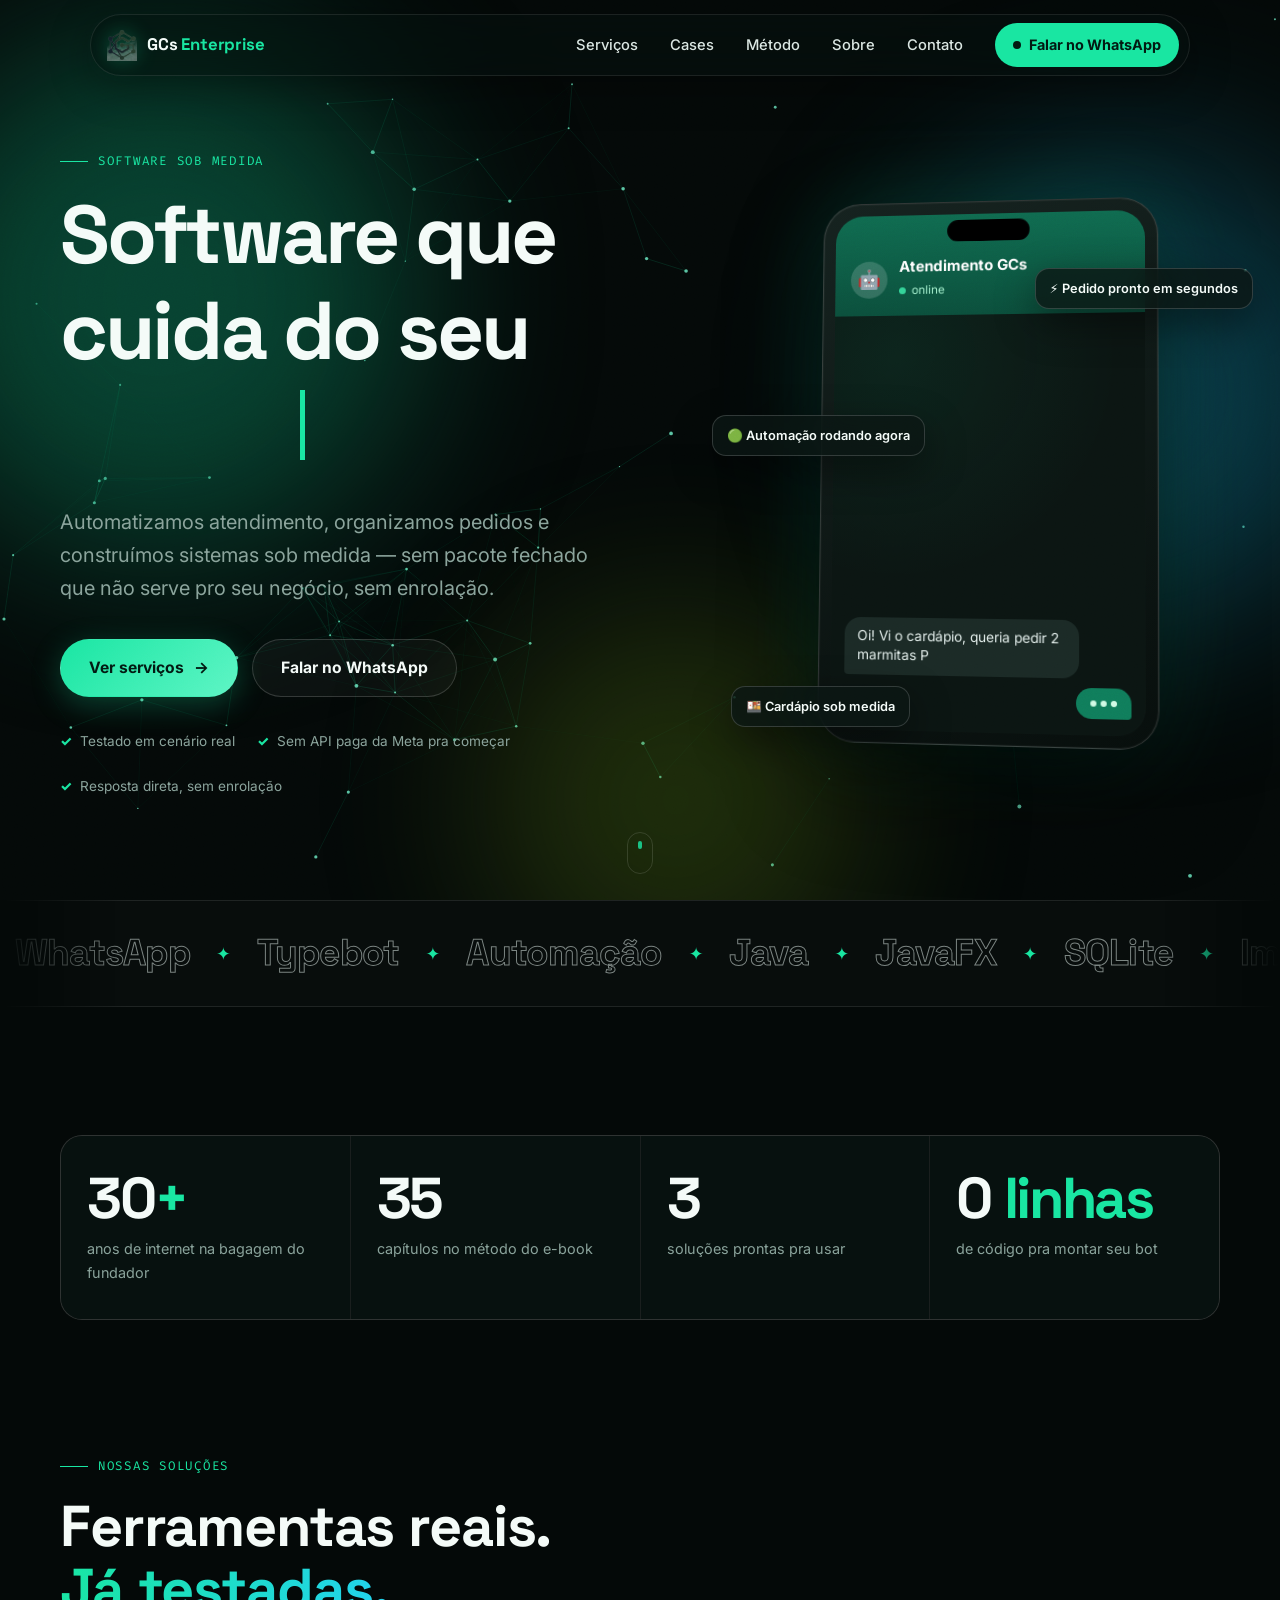
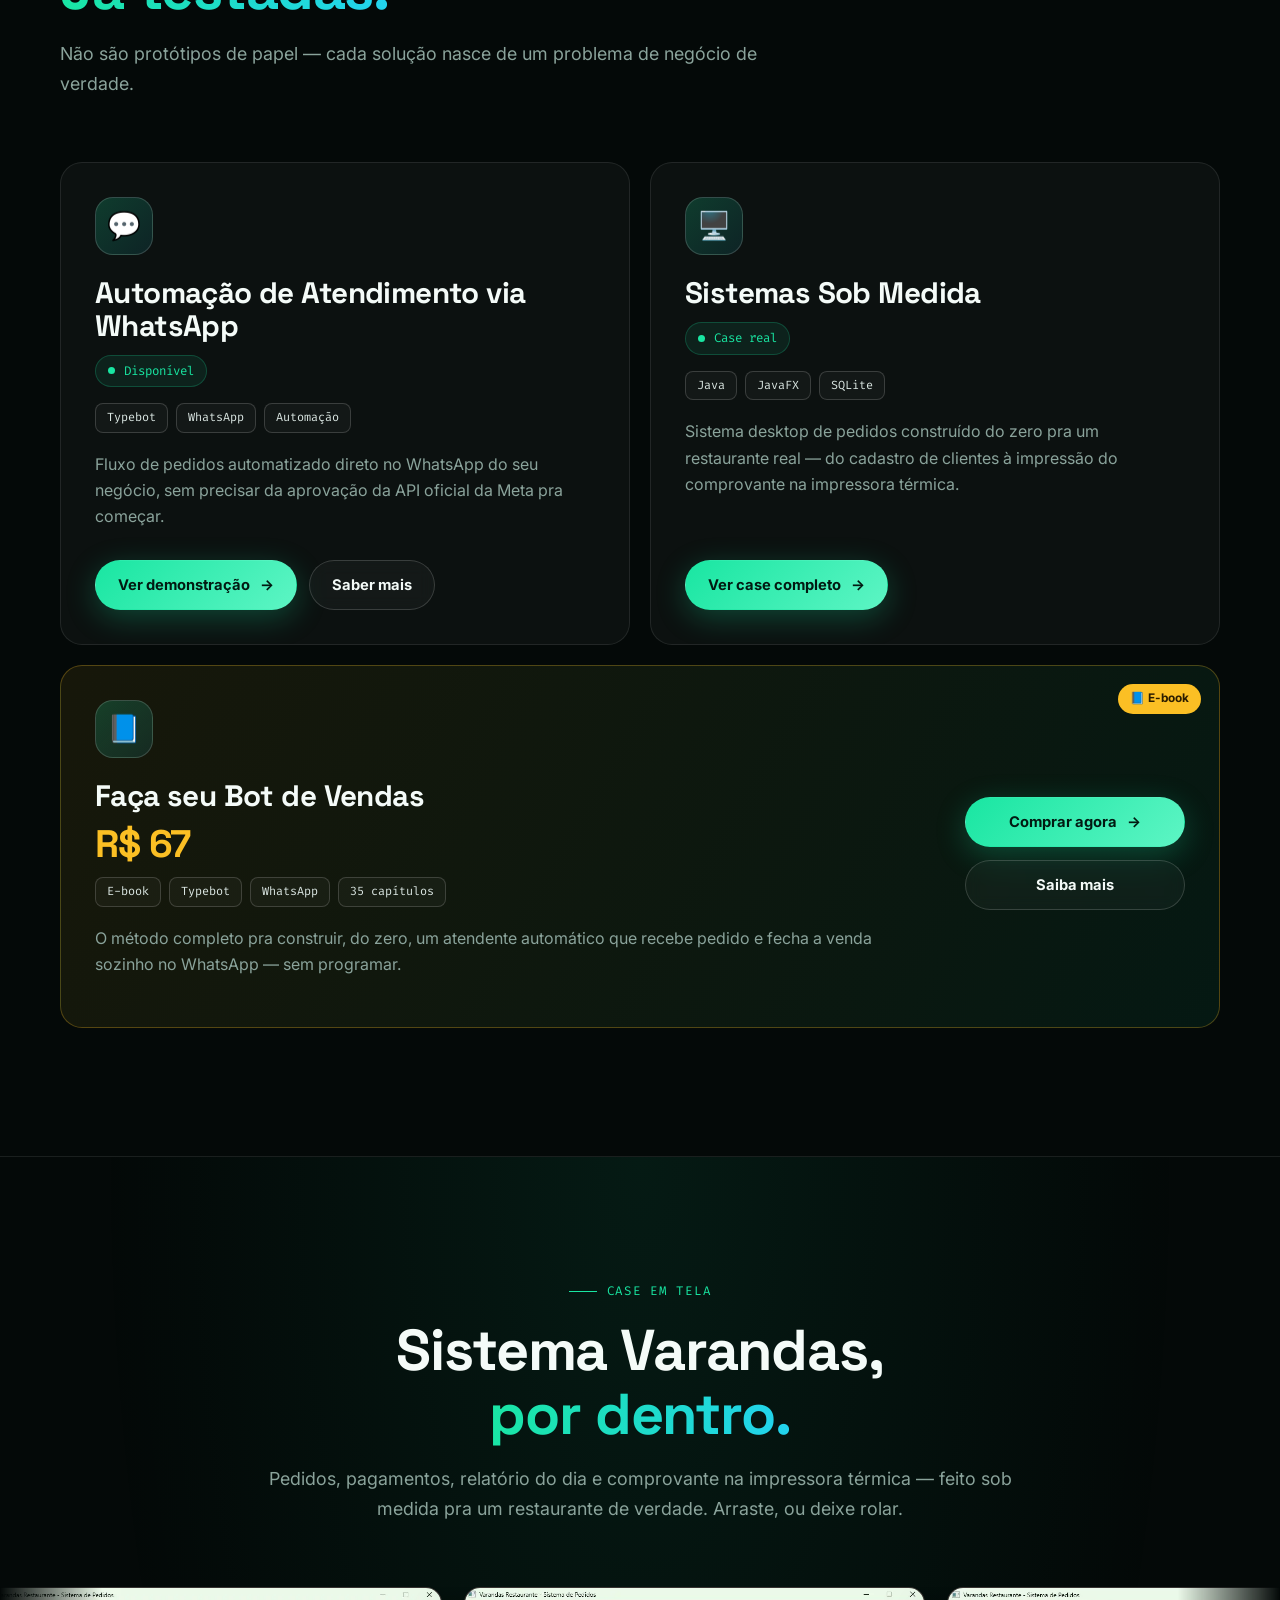
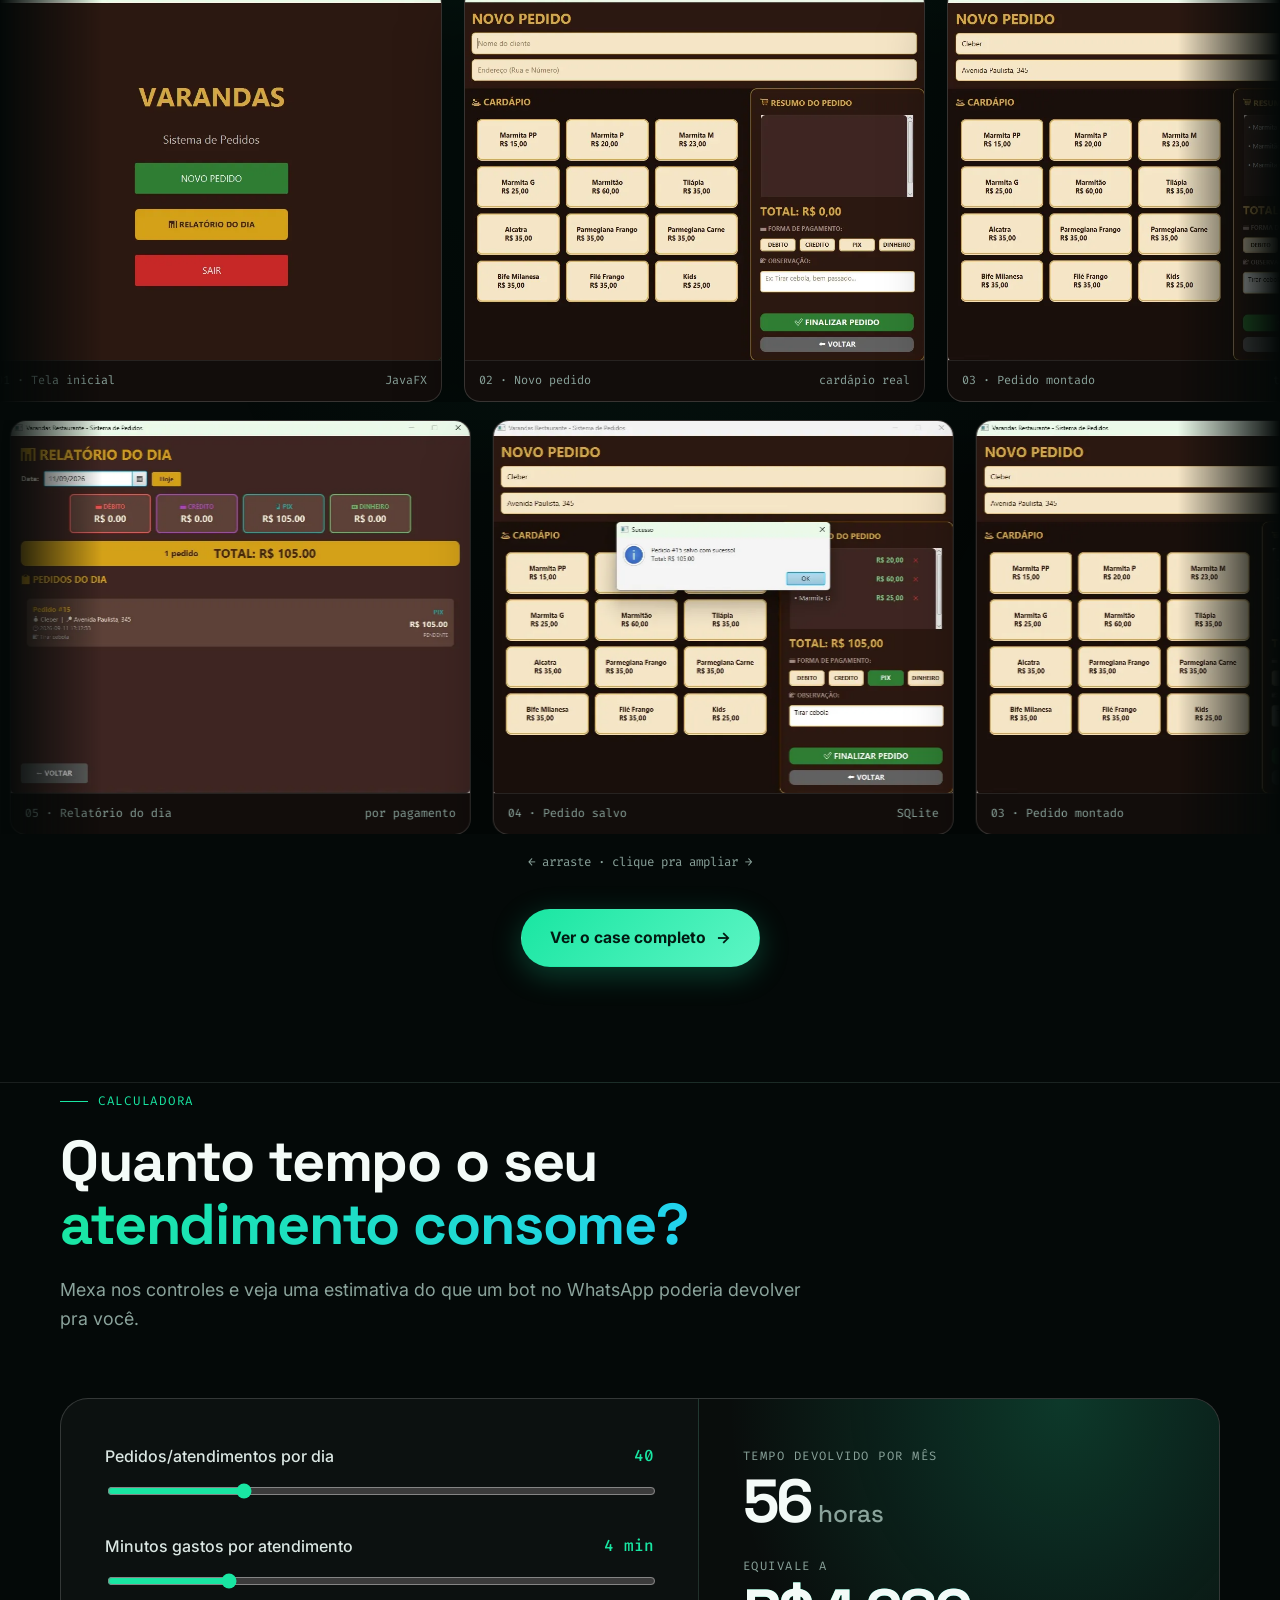
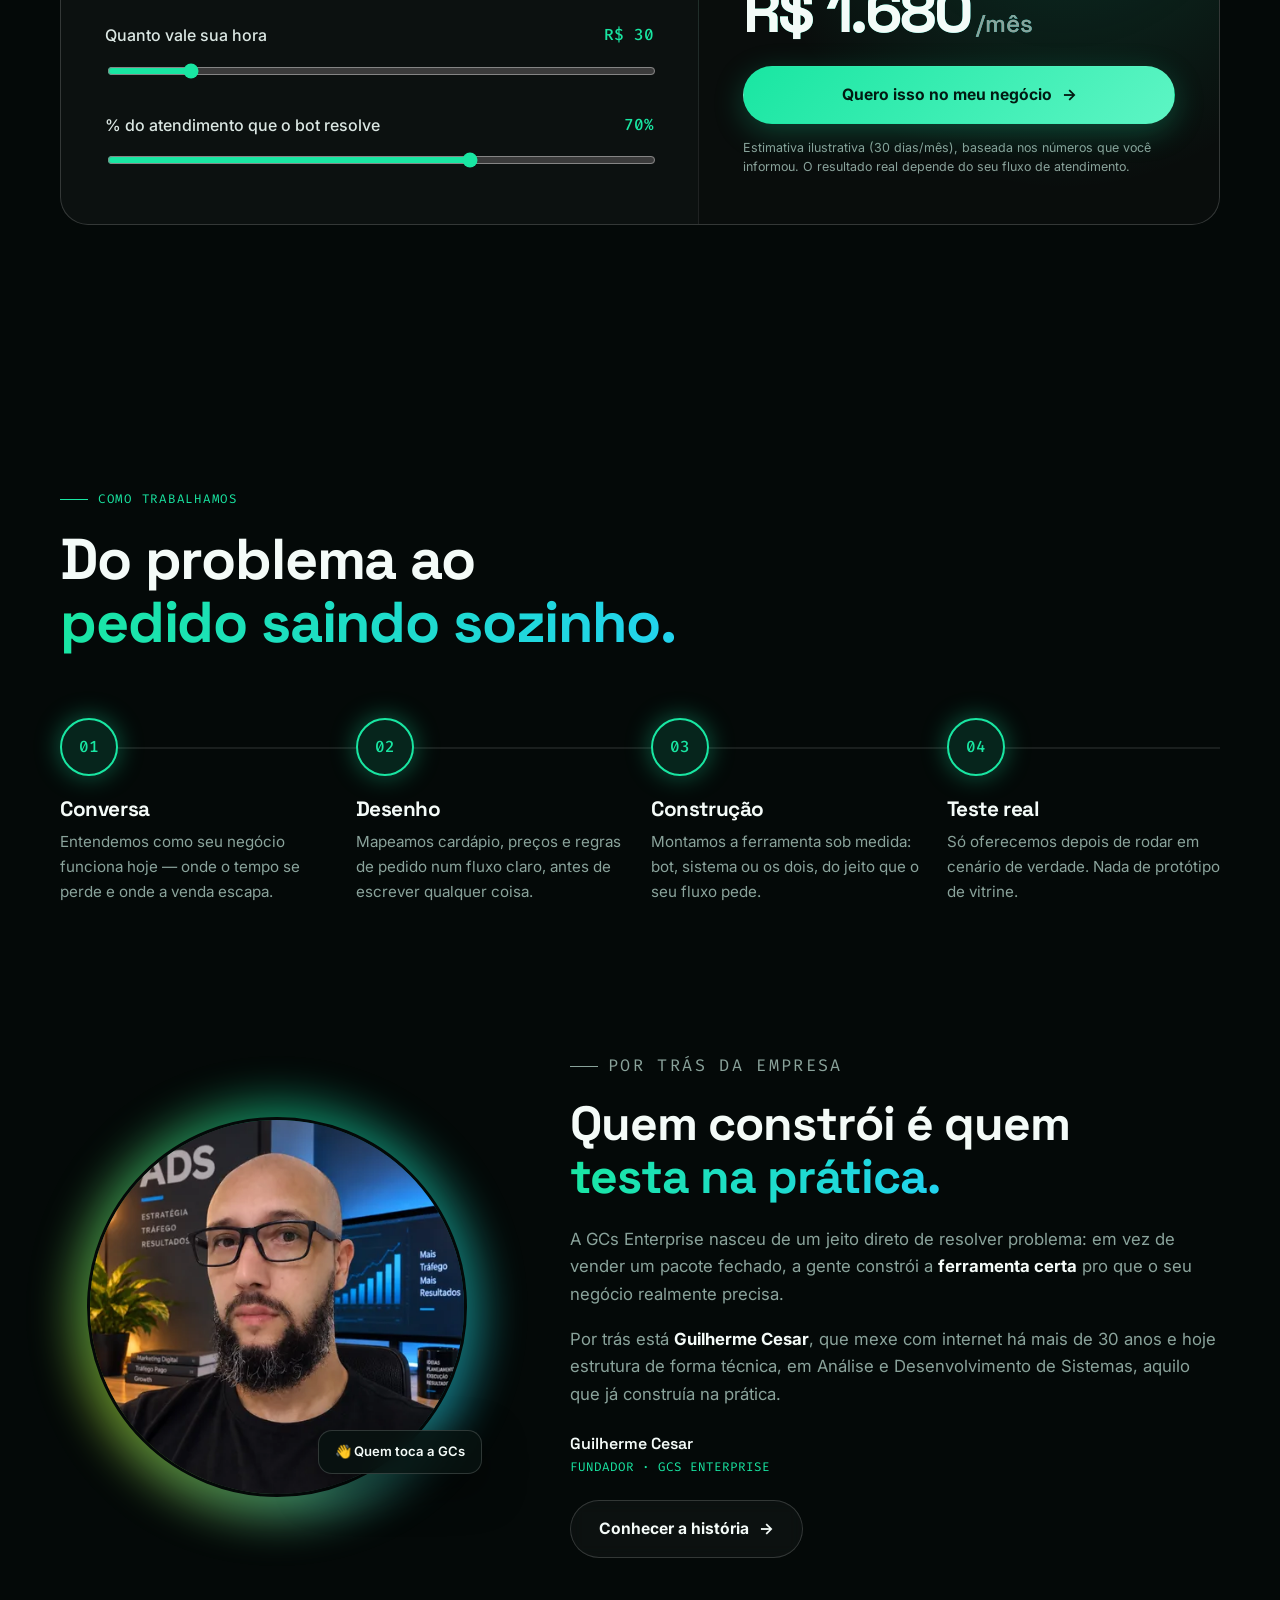
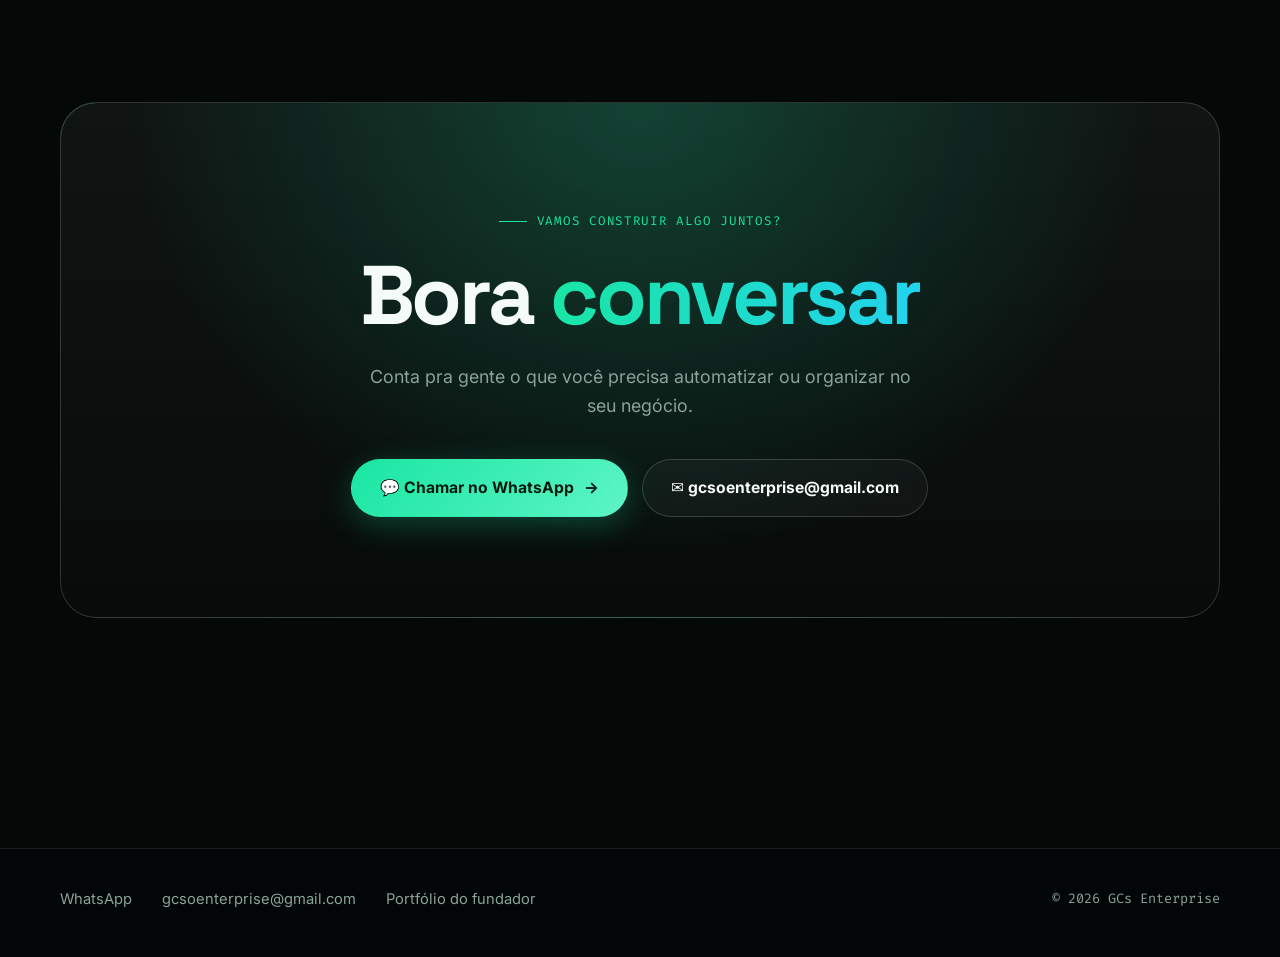
==== commit 97409192: "Adiciona calculadora de economia de tempo com CTA pro WhatsApp Co-Authored-By: Claude Sonnet 5.5 <no" ====
--- a/index.html
+++ b/index.html
@@ -200,6 +200,36 @@
       </div>
     </section>
 
+    <section id="economia" class="section" style="padding-top:0">
+      <div class="container">
+        <div class="section-head reveal">
+          <p class="eyebrow">Calculadora</p>
+          <h2>Quanto tempo o seu <span class="grad">atendimento consome?</span></h2>
+          <p class="section-intro">Mexa nos controles e veja uma estimativa do que um bot no WhatsApp poderia devolver pra você.</p>
+        </div>
+        <div class="roi reveal">
+          <div class="roi-inputs">
+            <label for="r-ped">Pedidos/atendimentos por dia <b id="v-ped"></b></label>
+            <input id="r-ped" type="range" min="5" max="150" value="40" step="5">
+            <label for="r-min">Minutos gastos por atendimento <b id="v-min"></b></label>
+            <input id="r-min" type="range" min="1" max="15" value="4" step="1">
+            <label for="r-hora">Quanto vale sua hora <b id="v-hora"></b></label>
+            <input id="r-hora" type="range" min="10" max="150" value="30" step="5">
+            <label for="r-auto">% do atendimento que o bot resolve <b id="v-auto"></b></label>
+            <input id="r-auto" type="range" min="30" max="90" value="70" step="5">
+          </div>
+          <div class="roi-out">
+            <p class="roi-label">Tempo devolvido por mês</p>
+            <p class="roi-big"><span id="o-horas">0</span><small> horas</small></p>
+            <p class="roi-label">Equivale a</p>
+            <p class="roi-big grad"><span id="o-valor">R$ 0</span><small> /mês</small></p>
+            <a id="roi-cta" class="btn-primary" href="https://wa.me/5515996978189" target="_blank" rel="noopener">Quero isso no meu negócio <span class="btn-arrow">→</span></a>
+            <p class="roi-note">Estimativa ilustrativa (30 dias/mês), baseada nos números que você informou. O resultado real depende do seu fluxo de atendimento.</p>
+          </div>
+        </div>
+      </div>
+    </section>
+
     <section id="metodo" class="section">
       <div class="container">
         <div class="section-head reveal">
--- a/style.css
+++ b/style.css
@@ -313,7 +313,7 @@
    -------------------------------------------------------------------------- */
 main.container { padding-top: 130px; }
 main.container::before { content: ""; position: absolute; left: 50%; top: 0; translate: -50% 0; width: min(900px, 100vw); height: 520px; background: radial-gradient(ellipse at 50% 0%, rgba(25, 230, 162, 0.2), transparent 65%); z-index: -1; pointer-events: none; }
-main.container { max-width: 960px; }
+main.container { max-width: 960px; padding-bottom: 40px; }
 .breadcrumb { display: inline-flex; align-items: center; gap: 8px; color: var(--muted); font-family: var(--mono); font-size: 0.82rem; margin-bottom: 30px; padding: 7px 14px; border: 1px solid var(--line); border-radius: 999px; background: var(--panel); transition: color 0.25s, border-color 0.25s, transform 0.25s var(--ease); }
 .breadcrumb:hover { color: var(--em); border-color: rgba(25, 230, 162, 0.4); transform: translateX(-4px); }
 .case-header { margin-bottom: 38px; }
@@ -388,3 +388,17 @@
 /* inner-page hero (sobre) */
 main.container > .hero { min-height: 0; display: block; padding: 0 0 30px; }
 main.container > .hero .eyebrow { margin-bottom: 14px; }
+
+/* ROI calculator */
+.roi { display: grid; grid-template-columns: 1.1fr 0.9fr; gap: 0; border-radius: 28px; overflow: hidden; border: 1px solid var(--line-2); background: var(--panel); }
+.roi-inputs { padding: clamp(24px, 4vw, 44px); }
+.roi-inputs label { display: flex; justify-content: space-between; gap: 12px; margin: 22px 0 8px; color: var(--text); font-weight: 500; }
+.roi-inputs label:first-child { margin-top: 0; }
+.roi-inputs label b { font-family: var(--mono); font-weight: 500; color: var(--em); white-space: nowrap; }
+.roi-inputs input[type=range] { width: 100%; accent-color: var(--em); height: 24px; }
+.roi-out { padding: clamp(24px, 4vw, 44px); background: radial-gradient(ellipse at 70% 0%, rgba(25, 230, 162, 0.2), transparent 65%), rgba(0, 0, 0, 0.25); border-left: 1px solid var(--line); display: flex; flex-direction: column; justify-content: center; }
+.roi-label { font-family: var(--mono); font-size: 0.76rem; letter-spacing: 0.12em; text-transform: uppercase; color: var(--muted); margin: 0 0 4px; }
+.roi-big { font-family: var(--display); font-weight: 700; font-size: clamp(2.4rem, 5vw, 3.8rem); line-height: 1.05; letter-spacing: -0.04em; color: var(--heading); margin: 0 0 22px; }
+.roi-big small { font-size: 0.4em; color: var(--muted); letter-spacing: 0; font-weight: 500; -webkit-text-fill-color: var(--muted); }
+.roi-note { font-size: 0.78rem; color: var(--muted); margin: 16px 0 0; line-height: 1.5; }
+@media (max-width: 820px) { .roi { grid-template-columns: 1fr; } .roi-out { border-left: 0; border-top: 1px solid var(--line); } }
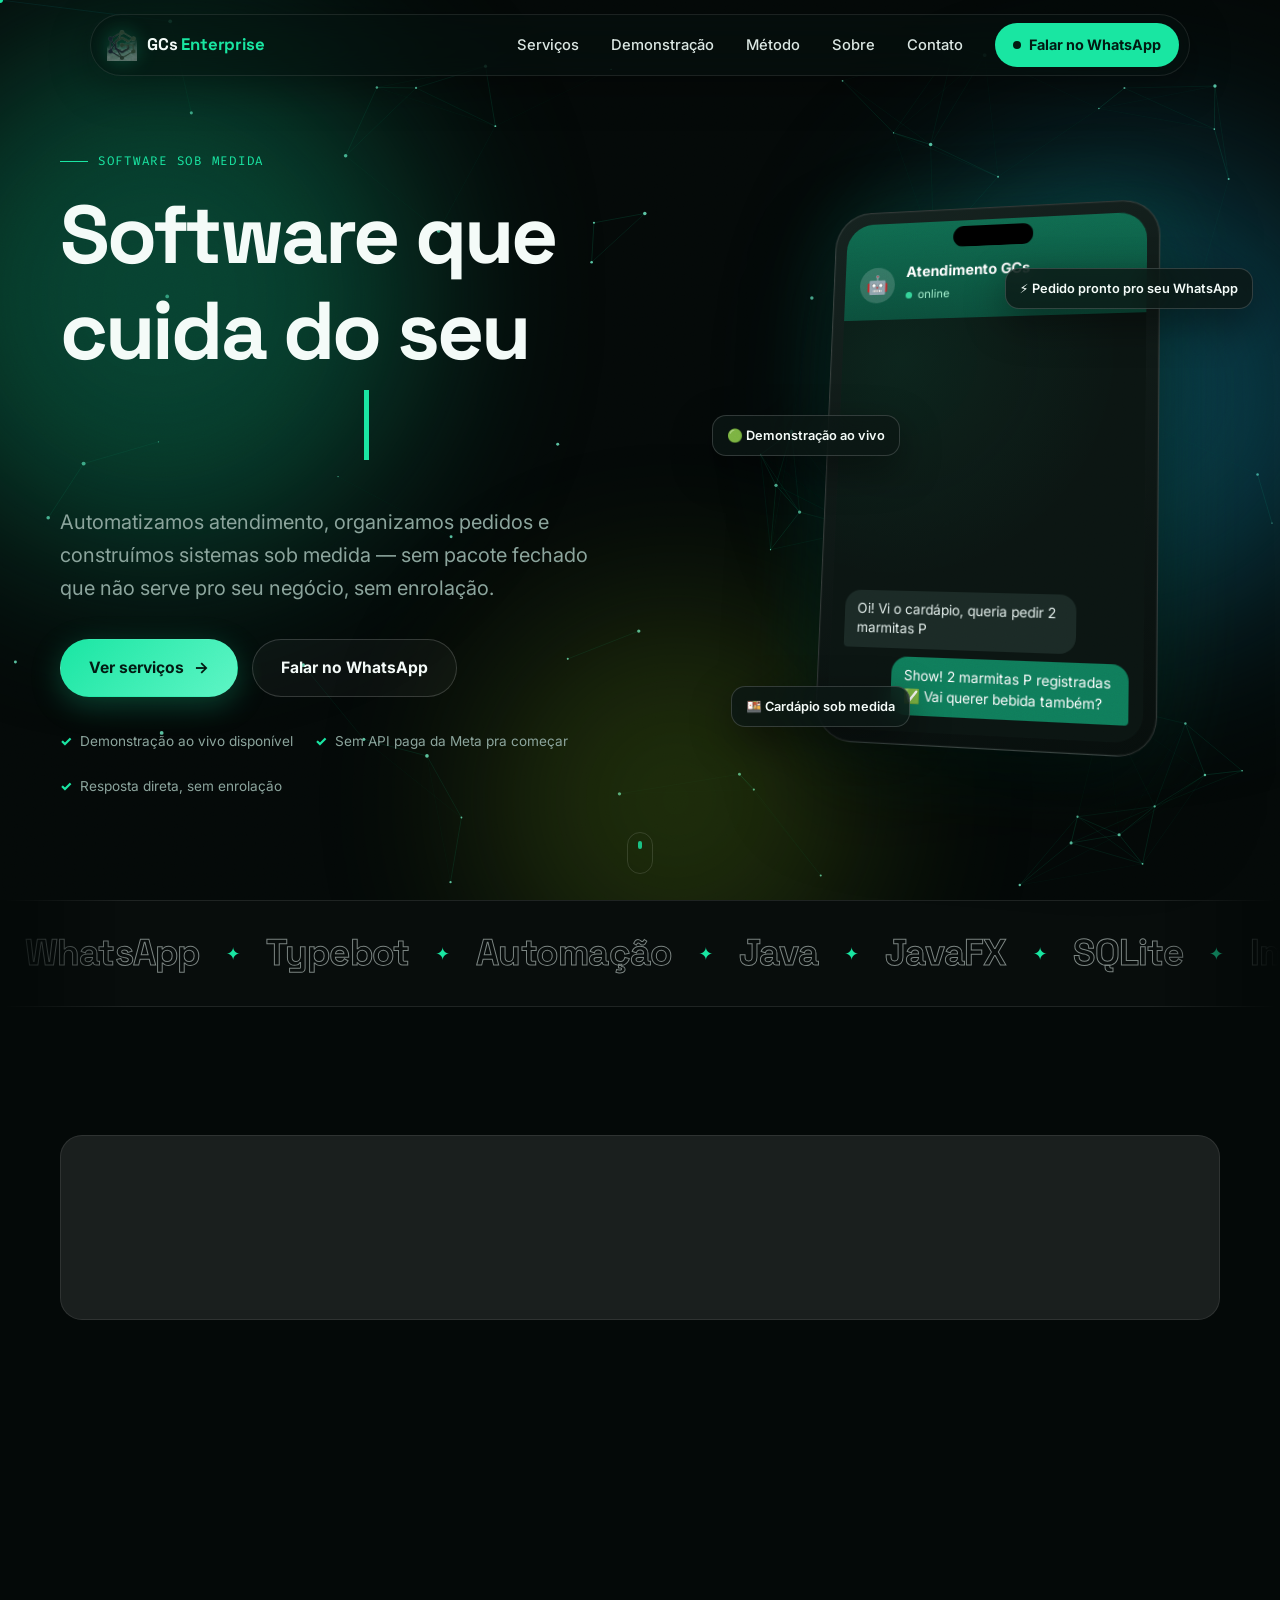
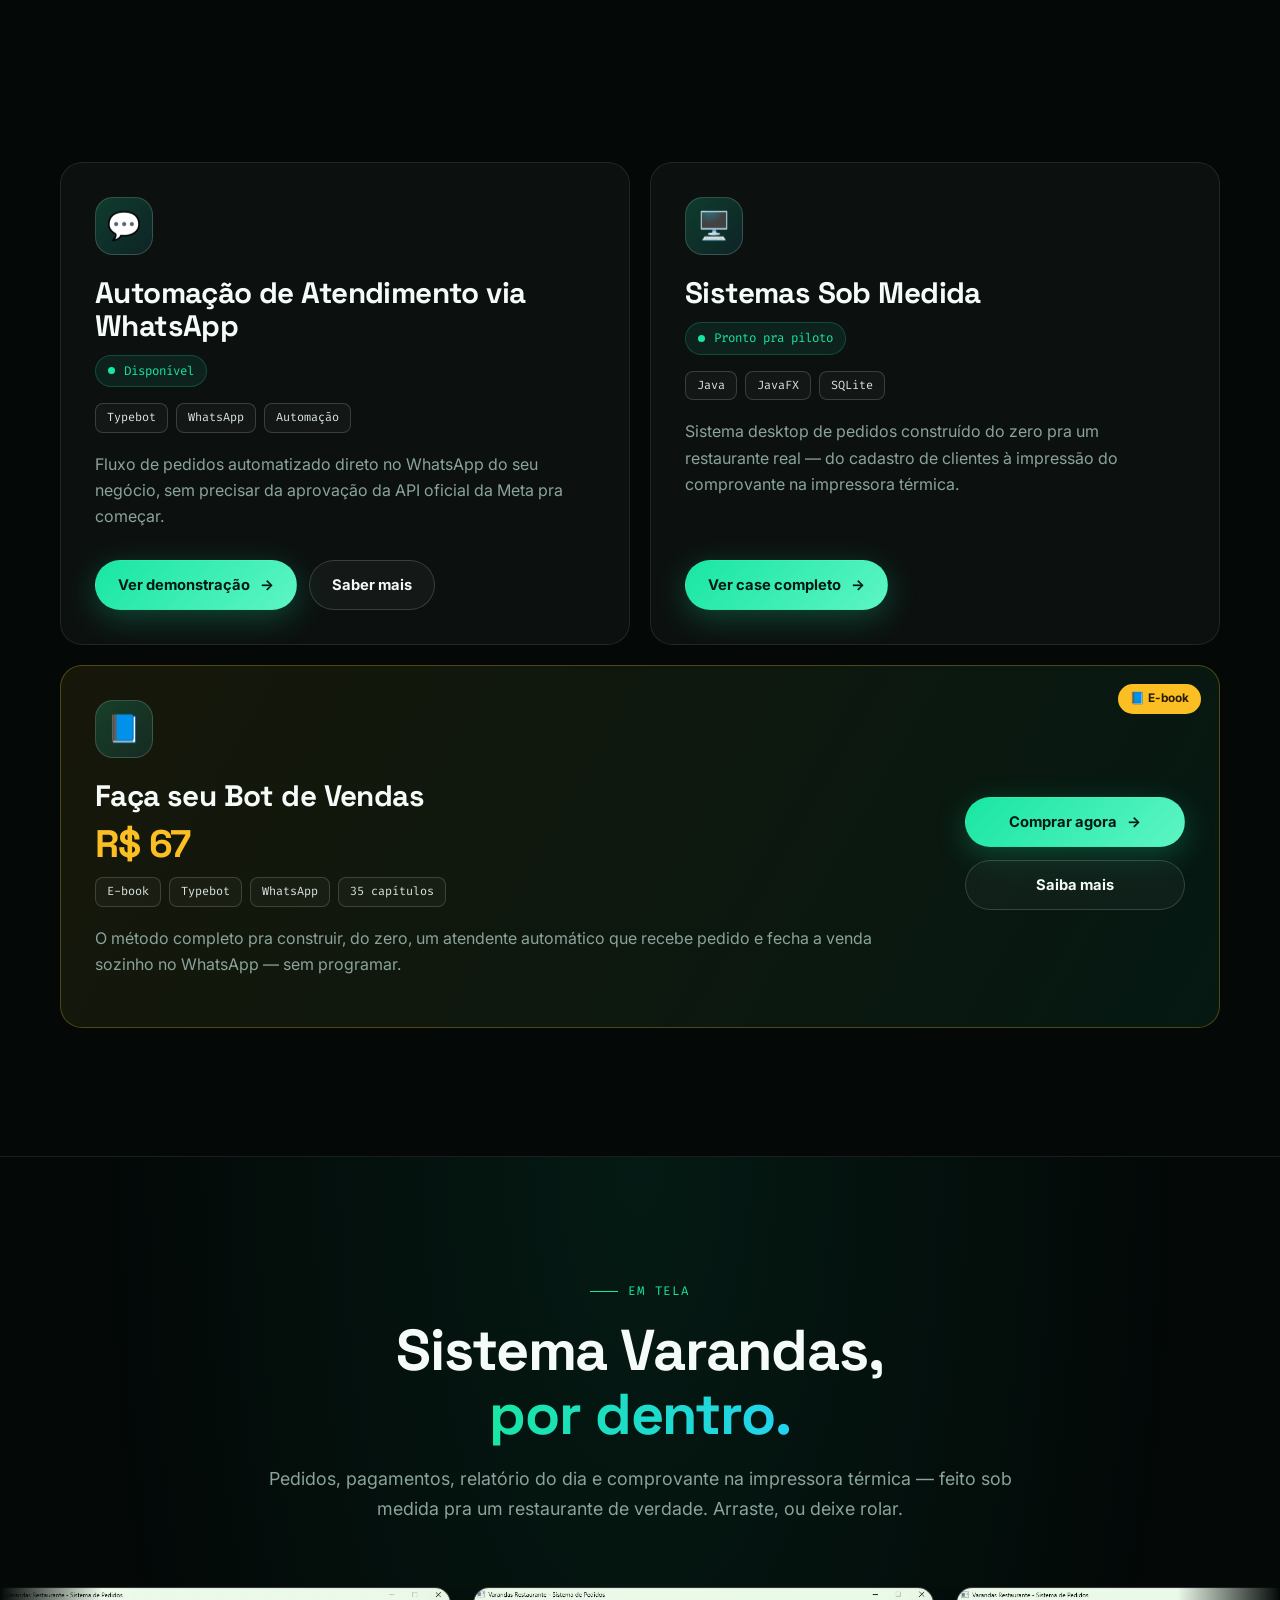
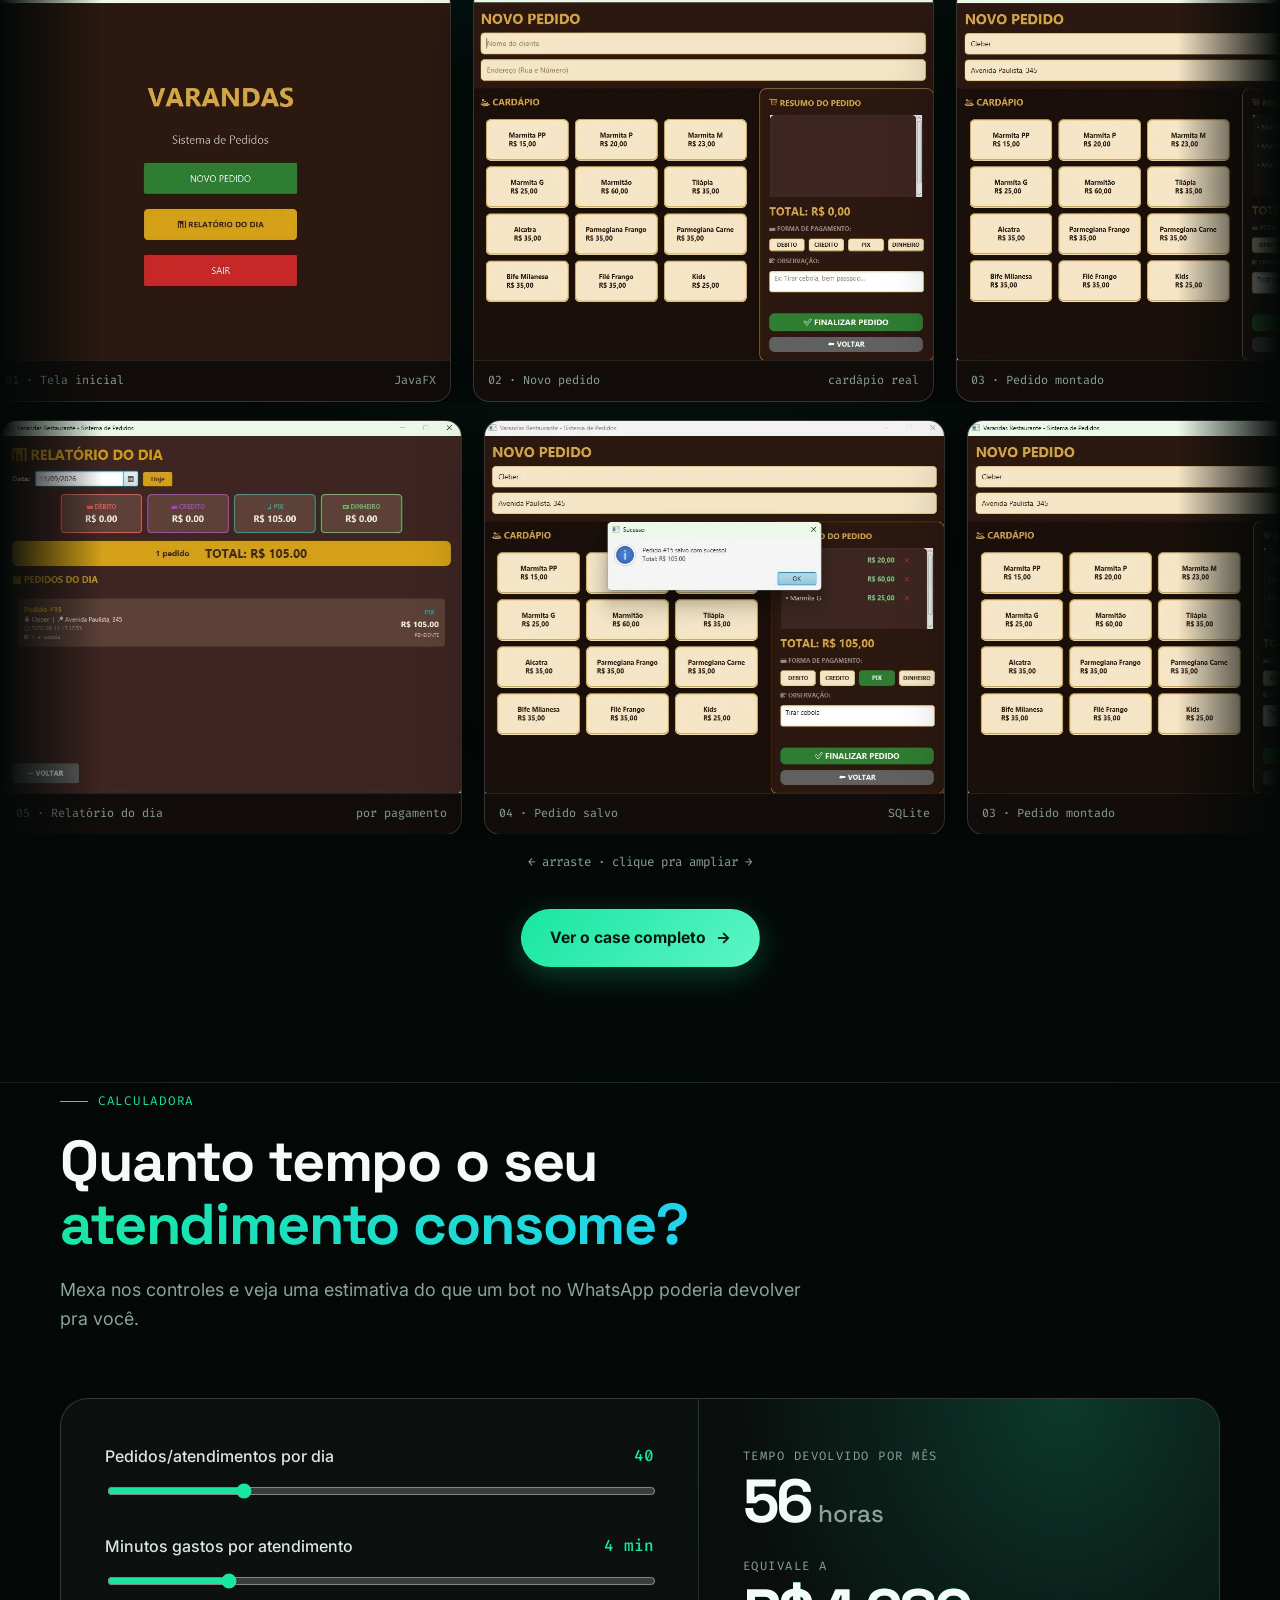
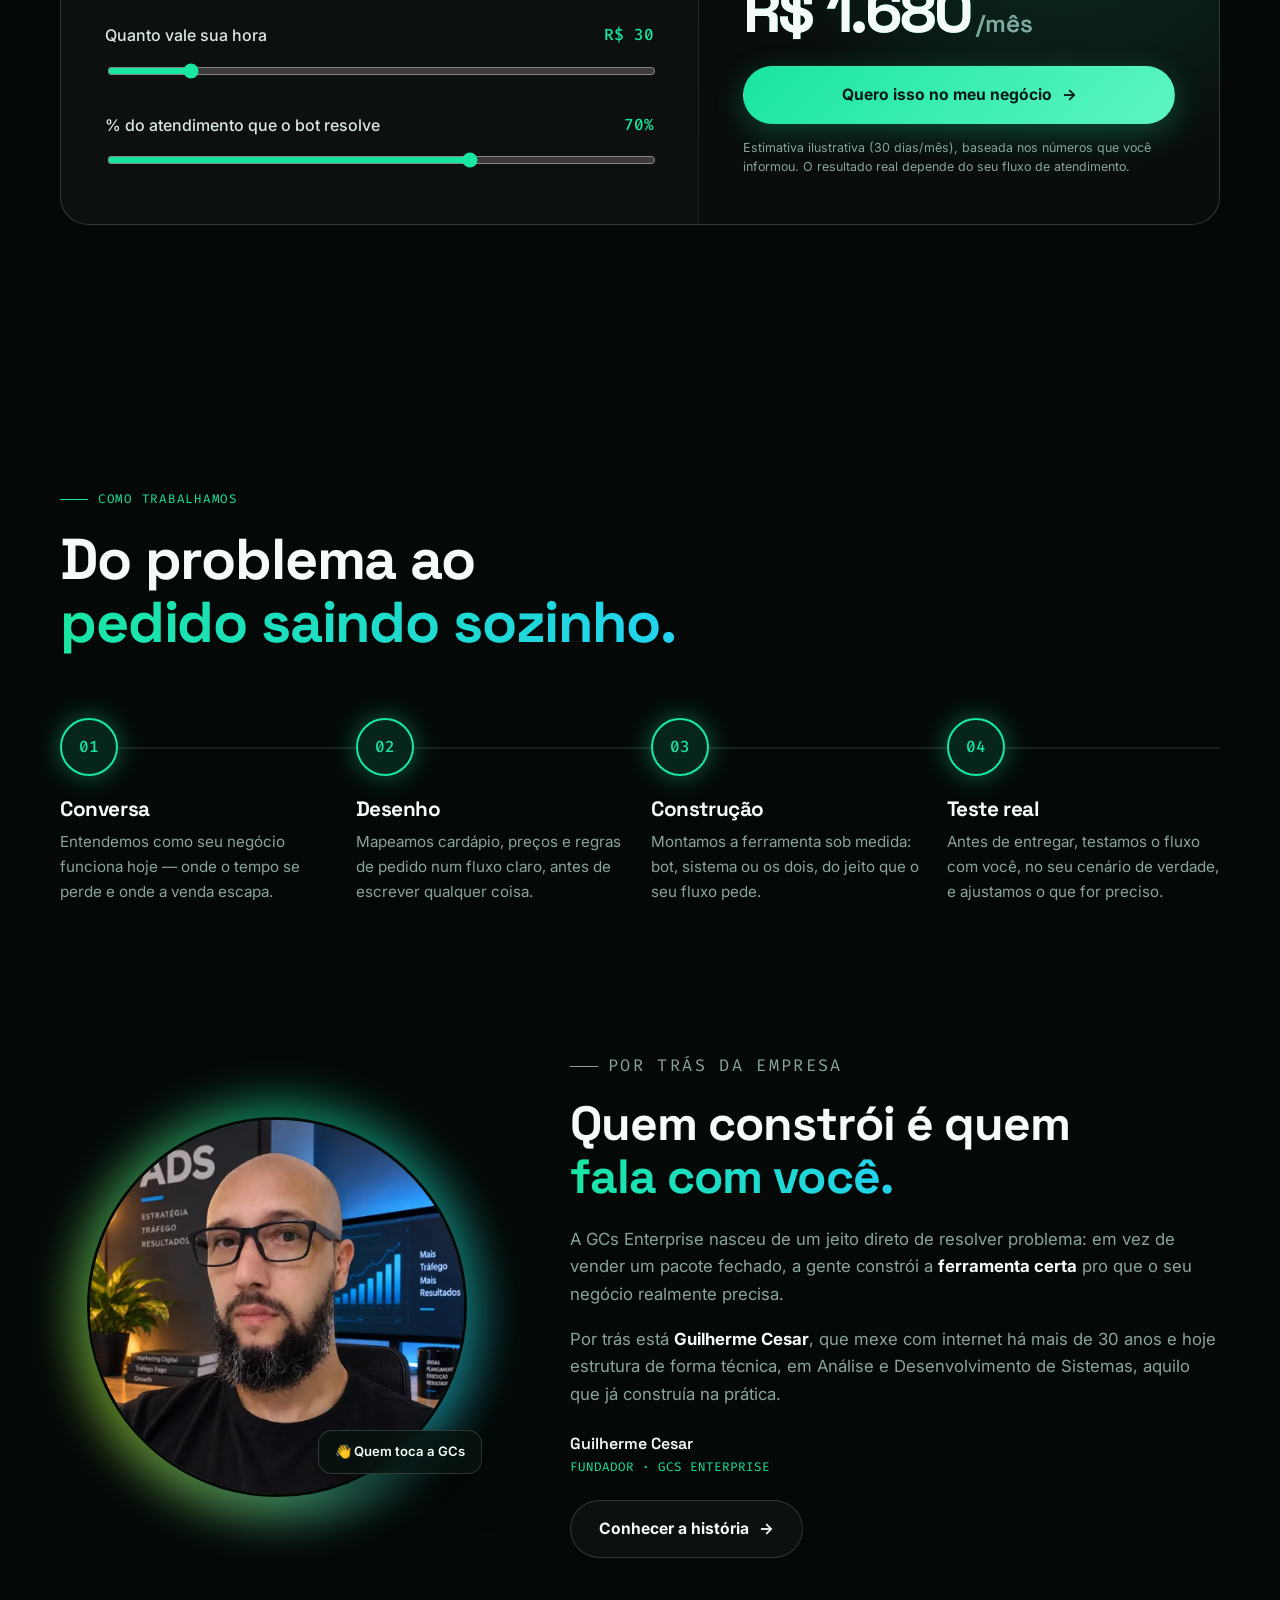
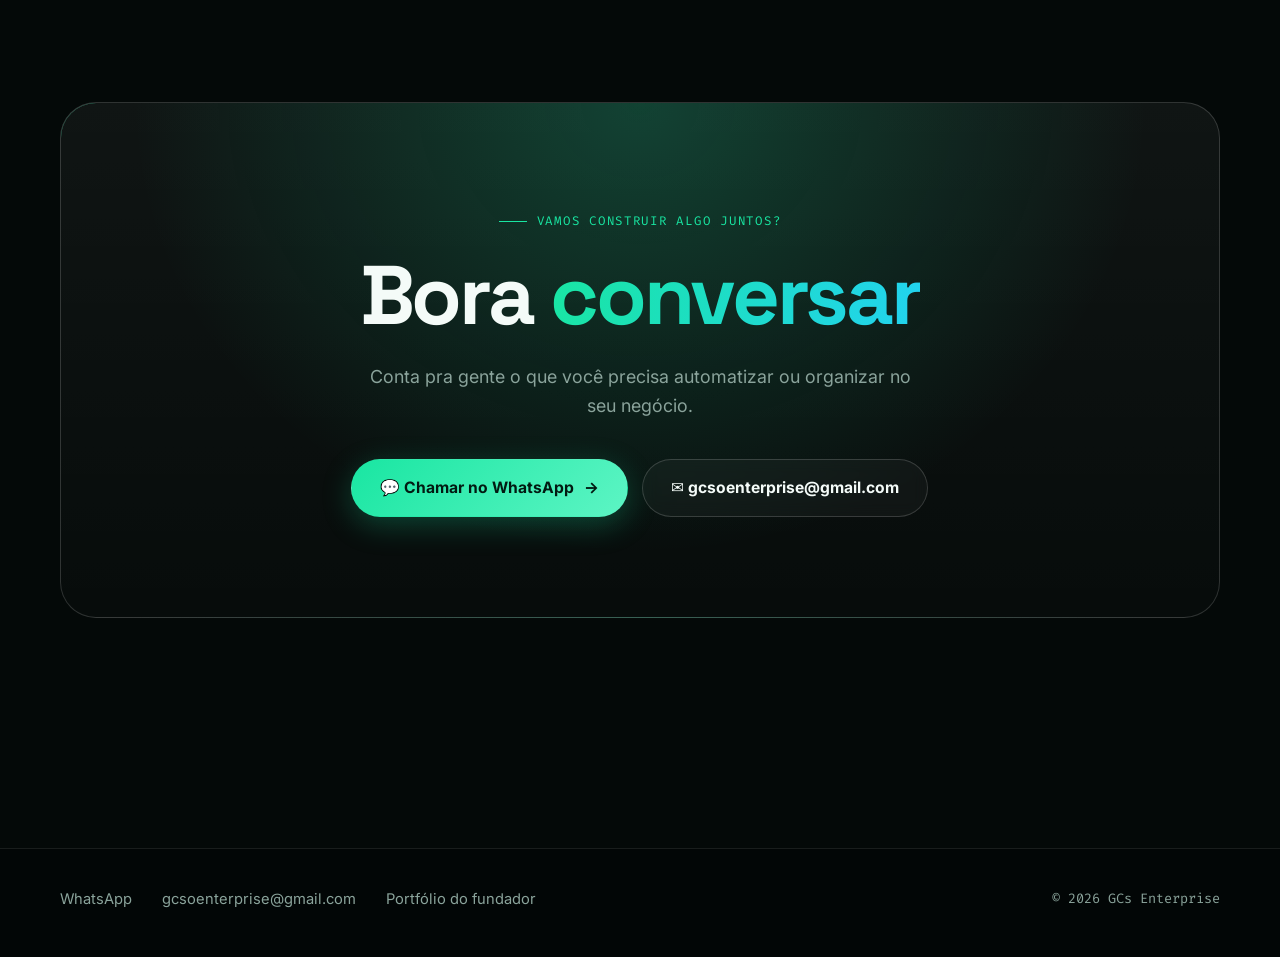
==== commit 132b23f2: "Varredura de textos (remove sugestoes de casos reais) e botao fixo de WhatsApp no mobile Co-Authored" ====
--- a/index.html
+++ b/index.html
@@ -30,7 +30,7 @@
       </a>
       <nav class="main-nav" id="mainNav" aria-label="Principal">
         <a href="#servicos">Serviços</a>
-        <a href="#cases">Cases</a>
+        <a href="#cases">Demonstração</a>
         <a href="#metodo">Método</a>
         <a href="sobre.html">Sobre</a>
         <a href="#contato">Contato</a>
@@ -62,7 +62,7 @@
             <a href="https://wa.me/5515996978189" target="_blank" rel="noopener" class="btn-secondary">Falar no WhatsApp</a>
           </p>
           <div class="hero-trust">
-            <span>Testado em cenário real</span>
+            <span>Demonstração ao vivo disponível</span>
             <span>Sem API paga da Meta pra começar</span>
             <span>Resposta direta, sem enrolação</span>
           </div>
@@ -86,8 +86,8 @@
               </div>
             </div>
           </div>
-          <span class="chip c1">🟢 Automação rodando agora</span>
-          <span class="chip c2">⚡ Pedido pronto em segundos</span>
+          <span class="chip c1">🟢 Demonstração ao vivo</span>
+          <span class="chip c2">⚡ Pedido pronto pro seu WhatsApp</span>
           <span class="chip c3">🍱 Cardápio sob medida</span>
         </div>
       </div>
@@ -109,7 +109,7 @@
         <div class="stats">
           <div class="stat reveal"><strong data-count="30" data-suffix="+">30+</strong><span>anos de internet na bagagem do fundador</span></div>
           <div class="stat reveal" style="--d:.1s"><strong data-count="35">35</strong><span>capítulos no método do e-book</span></div>
-          <div class="stat reveal" style="--d:.2s"><strong data-count="3">3</strong><span>soluções prontas pra usar</span></div>
+          <div class="stat reveal" style="--d:.2s"><strong data-count="3">3</strong><span>soluções prontas pra demonstrar</span></div>
           <div class="stat reveal" style="--d:.3s"><strong data-count="0" data-suffix=" linhas">0 <em>linhas</em></strong><span>de código pra montar seu bot</span></div>
         </div>
       </div>
@@ -119,8 +119,8 @@
       <div class="container">
         <div class="section-head reveal">
           <p class="eyebrow">Nossas soluções</p>
-          <h2>Ferramentas reais. <span class="grad">Já testadas.</span></h2>
-          <p class="section-intro">Não são protótipos de papel — cada solução nasce de um problema de negócio de verdade.</p>
+          <h2>Ferramentas reais. <span class="grad">Prontas pra testar.</span></h2>
+          <p class="section-intro">Não são protótipos de papel — cada solução nasce de um problema de negócio de verdade e já pode ser demonstrada.</p>
         </div>
 
         <div class="projects-grid">
@@ -139,7 +139,7 @@
           <article class="project-card reveal" style="--d:.12s" data-tilt="5">
             <span class="project-icon" aria-hidden="true">🖥️</span>
             <h3>Sistemas Sob Medida</h3>
-            <p class="status"><span class="status-dot"></span>Case real</p>
+            <p class="status"><span class="status-dot"></span>Pronto pra piloto</p>
             <div class="tags"><span class="tag">Java</span><span class="tag">JavaFX</span><span class="tag">SQLite</span></div>
             <p>Sistema desktop de pedidos construído do zero pra um restaurante real — do cadastro de clientes à impressão do comprovante na impressora térmica.</p>
             <div class="card-actions">
@@ -168,7 +168,7 @@
     <section id="cases" class="showcase">
       <div class="container">
         <div class="section-head reveal">
-          <p class="eyebrow">Case em tela</p>
+          <p class="eyebrow">Em tela</p>
           <h2>Sistema Varandas, <span class="grad">por dentro.</span></h2>
           <p class="section-intro">Pedidos, pagamentos, relatório do dia e comprovante na impressora térmica — feito sob medida pra um restaurante de verdade. Arraste, ou deixe rolar.</p>
         </div>
@@ -240,7 +240,7 @@
           <div class="step reveal"><h3>Conversa</h3><p>Entendemos como seu negócio funciona hoje — onde o tempo se perde e onde a venda escapa.</p></div>
           <div class="step reveal" style="--d:.12s"><h3>Desenho</h3><p>Mapeamos cardápio, preços e regras de pedido num fluxo claro, antes de escrever qualquer coisa.</p></div>
           <div class="step reveal" style="--d:.24s"><h3>Construção</h3><p>Montamos a ferramenta sob medida: bot, sistema ou os dois, do jeito que o seu fluxo pede.</p></div>
-          <div class="step reveal" style="--d:.36s"><h3>Teste real</h3><p>Só oferecemos depois de rodar em cenário de verdade. Nada de protótipo de vitrine.</p></div>
+          <div class="step reveal" style="--d:.36s"><h3>Teste real</h3><p>Antes de entregar, testamos o fluxo com você, no seu cenário de verdade, e ajustamos o que for preciso.</p></div>
         </div>
       </div>
     </section>
@@ -253,7 +253,7 @@
         </div>
         <div class="reveal" style="--d:.15s">
           <p class="eyebrow">Por trás da empresa</p>
-          <h2>Quem constrói é quem <span class="grad">testa na prática.</span></h2>
+          <h2>Quem constrói é quem <span class="grad">fala com você.</span></h2>
           <p>A GCs Enterprise nasceu de um jeito direto de resolver problema: em vez de vender um pacote fechado, a gente constrói a <strong>ferramenta certa</strong> pro que o seu negócio realmente precisa.</p>
           <p>Por trás está <strong>Guilherme Cesar</strong>, que mexe com internet há mais de 30 anos e hoje estrutura de forma técnica, em Análise e Desenvolvimento de Sistemas, aquilo que já construía na prática.</p>
           <div class="sign">Guilherme Cesar<small>FUNDADOR · GCS ENTERPRISE</small></div>
--- a/style.css
+++ b/style.css
@@ -402,3 +402,11 @@
 .roi-big small { font-size: 0.4em; color: var(--muted); letter-spacing: 0; font-weight: 500; -webkit-text-fill-color: var(--muted); }
 .roi-note { font-size: 0.78rem; color: var(--muted); margin: 16px 0 0; line-height: 1.5; }
 @media (max-width: 820px) { .roi { grid-template-columns: 1fr; } .roi-out { border-left: 0; border-top: 1px solid var(--line); } }
+
+/* floating WhatsApp button (mobile) */
+.wa-fab { position: fixed; right: 16px; bottom: calc(16px + env(safe-area-inset-bottom, 0px)); z-index: 110; display: none; align-items: center; gap: 10px; padding: 14px 18px 14px 14px; border-radius: 999px; background: #25d366; color: #04210f; font-weight: 700; font-size: 0.95rem; box-shadow: 0 12px 34px rgba(37, 211, 102, 0.45), 0 4px 14px rgba(0, 0, 0, 0.5); transform: translateY(30px) scale(0.9); opacity: 0; pointer-events: none; transition: transform 0.4s var(--ease), opacity 0.3s; }
+.wa-fab svg { width: 26px; height: 26px; flex: none; }
+.wa-fab.show { transform: none; opacity: 1; pointer-events: auto; }
+.wa-fab.show::before { content: ""; position: absolute; inset: 0; border-radius: inherit; box-shadow: 0 0 0 0 rgba(37, 211, 102, 0.55); animation: fabPing 2.4s infinite; }
+@keyframes fabPing { 70% { box-shadow: 0 0 0 16px rgba(37, 211, 102, 0); } 100% { box-shadow: 0 0 0 0 rgba(37, 211, 102, 0); } }
+@media (max-width: 820px) { .wa-fab { display: inline-flex; } }
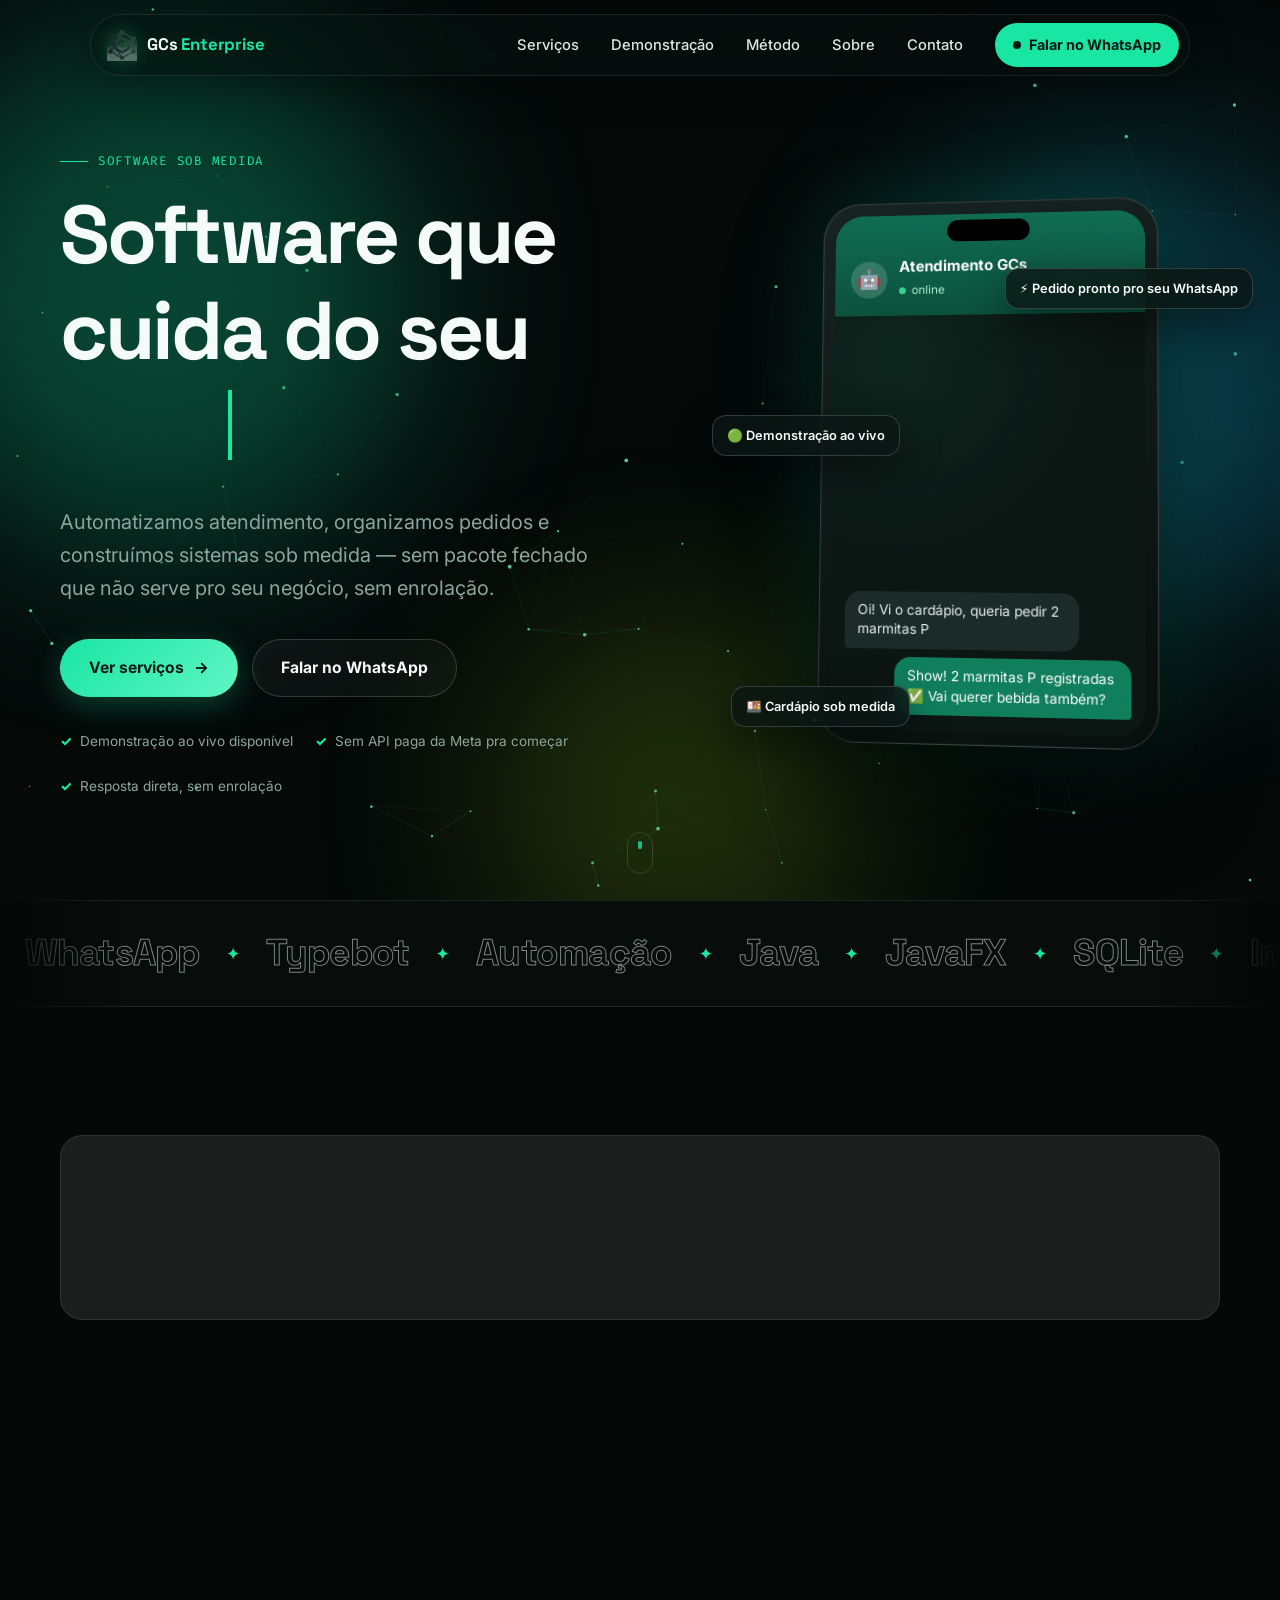
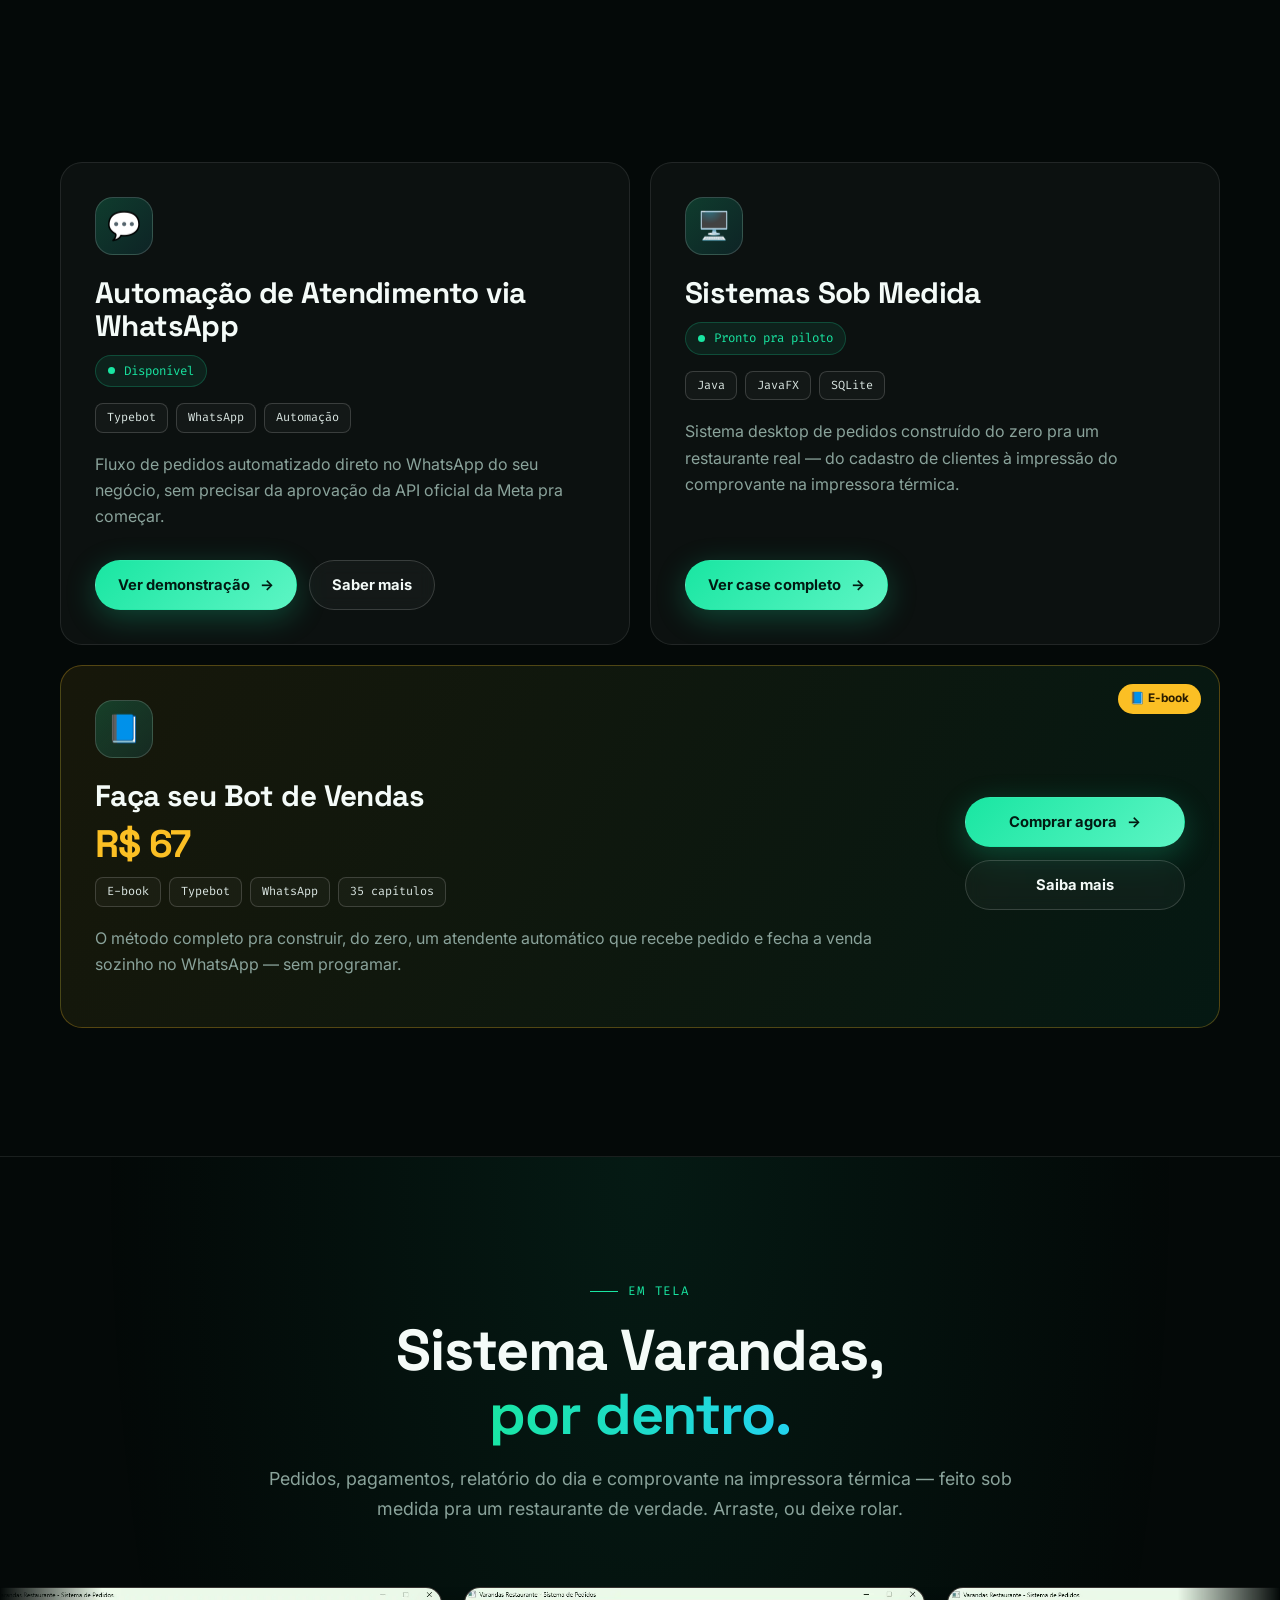
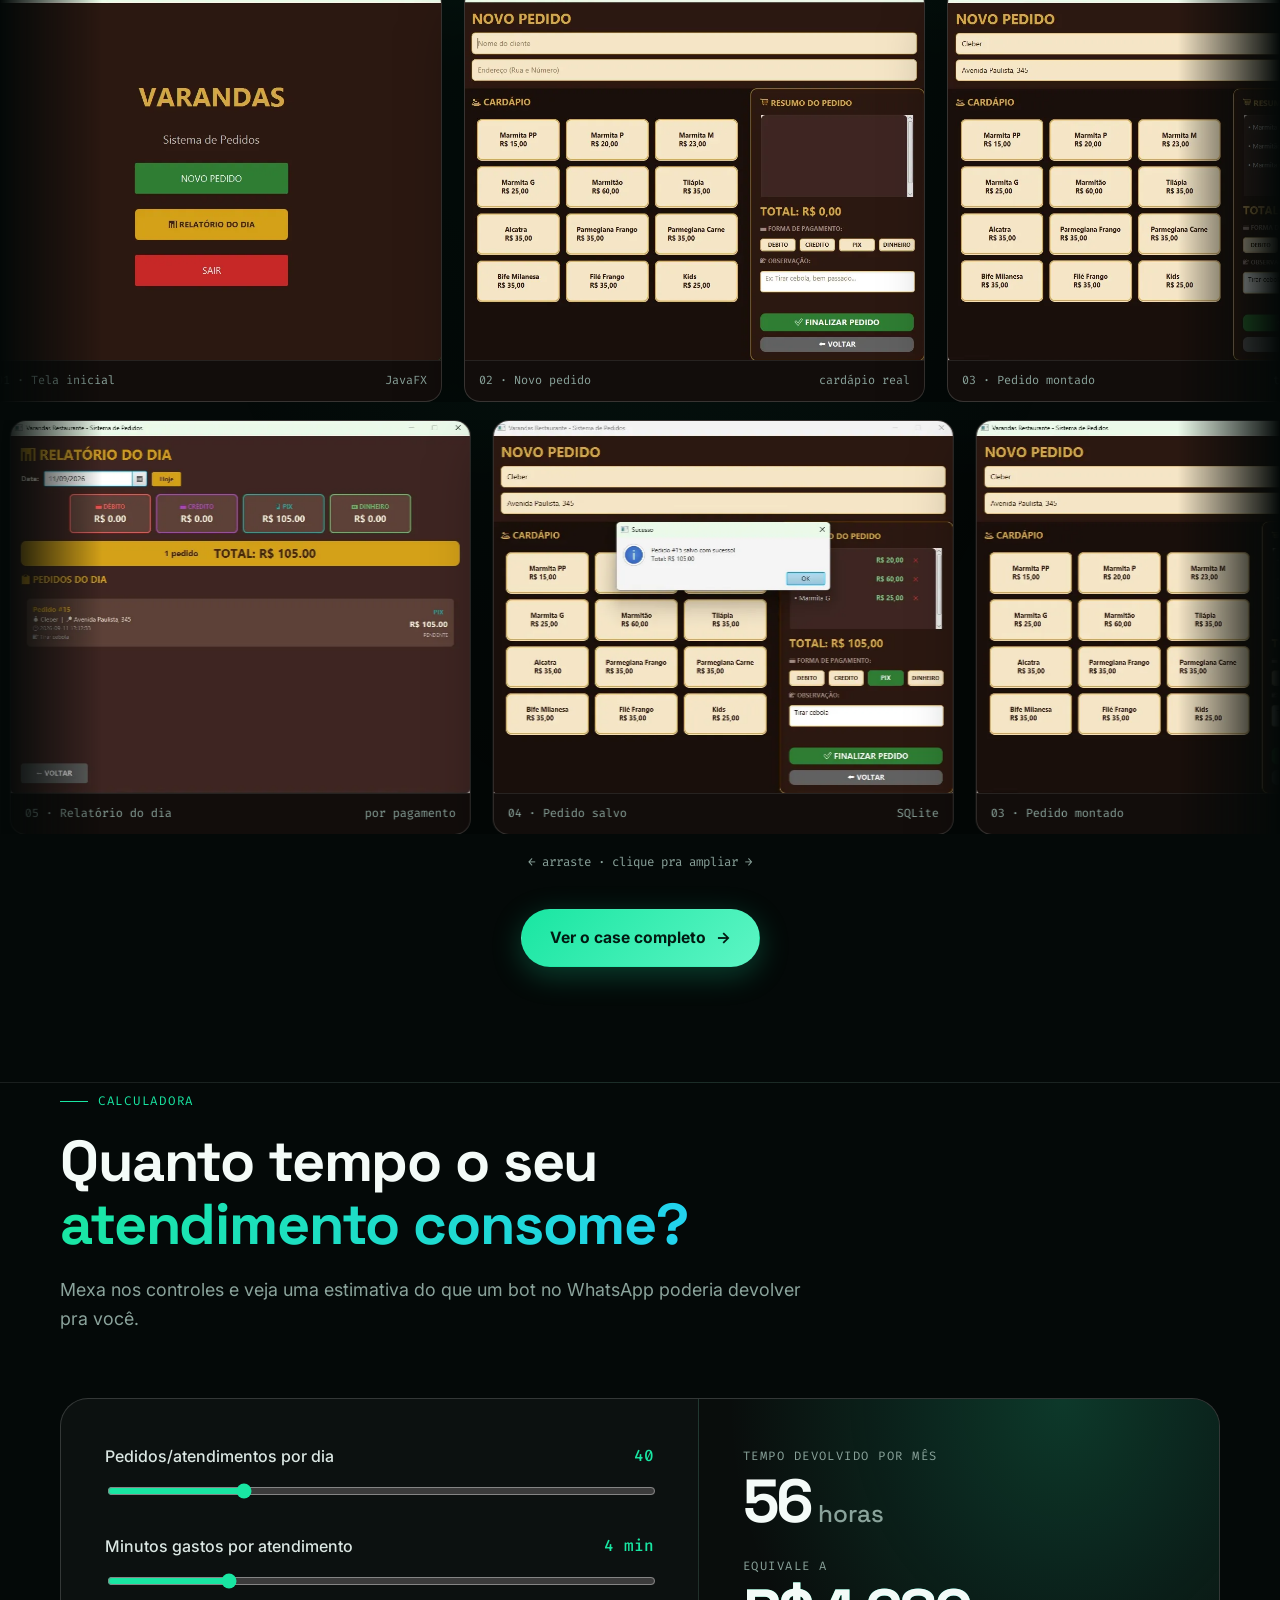
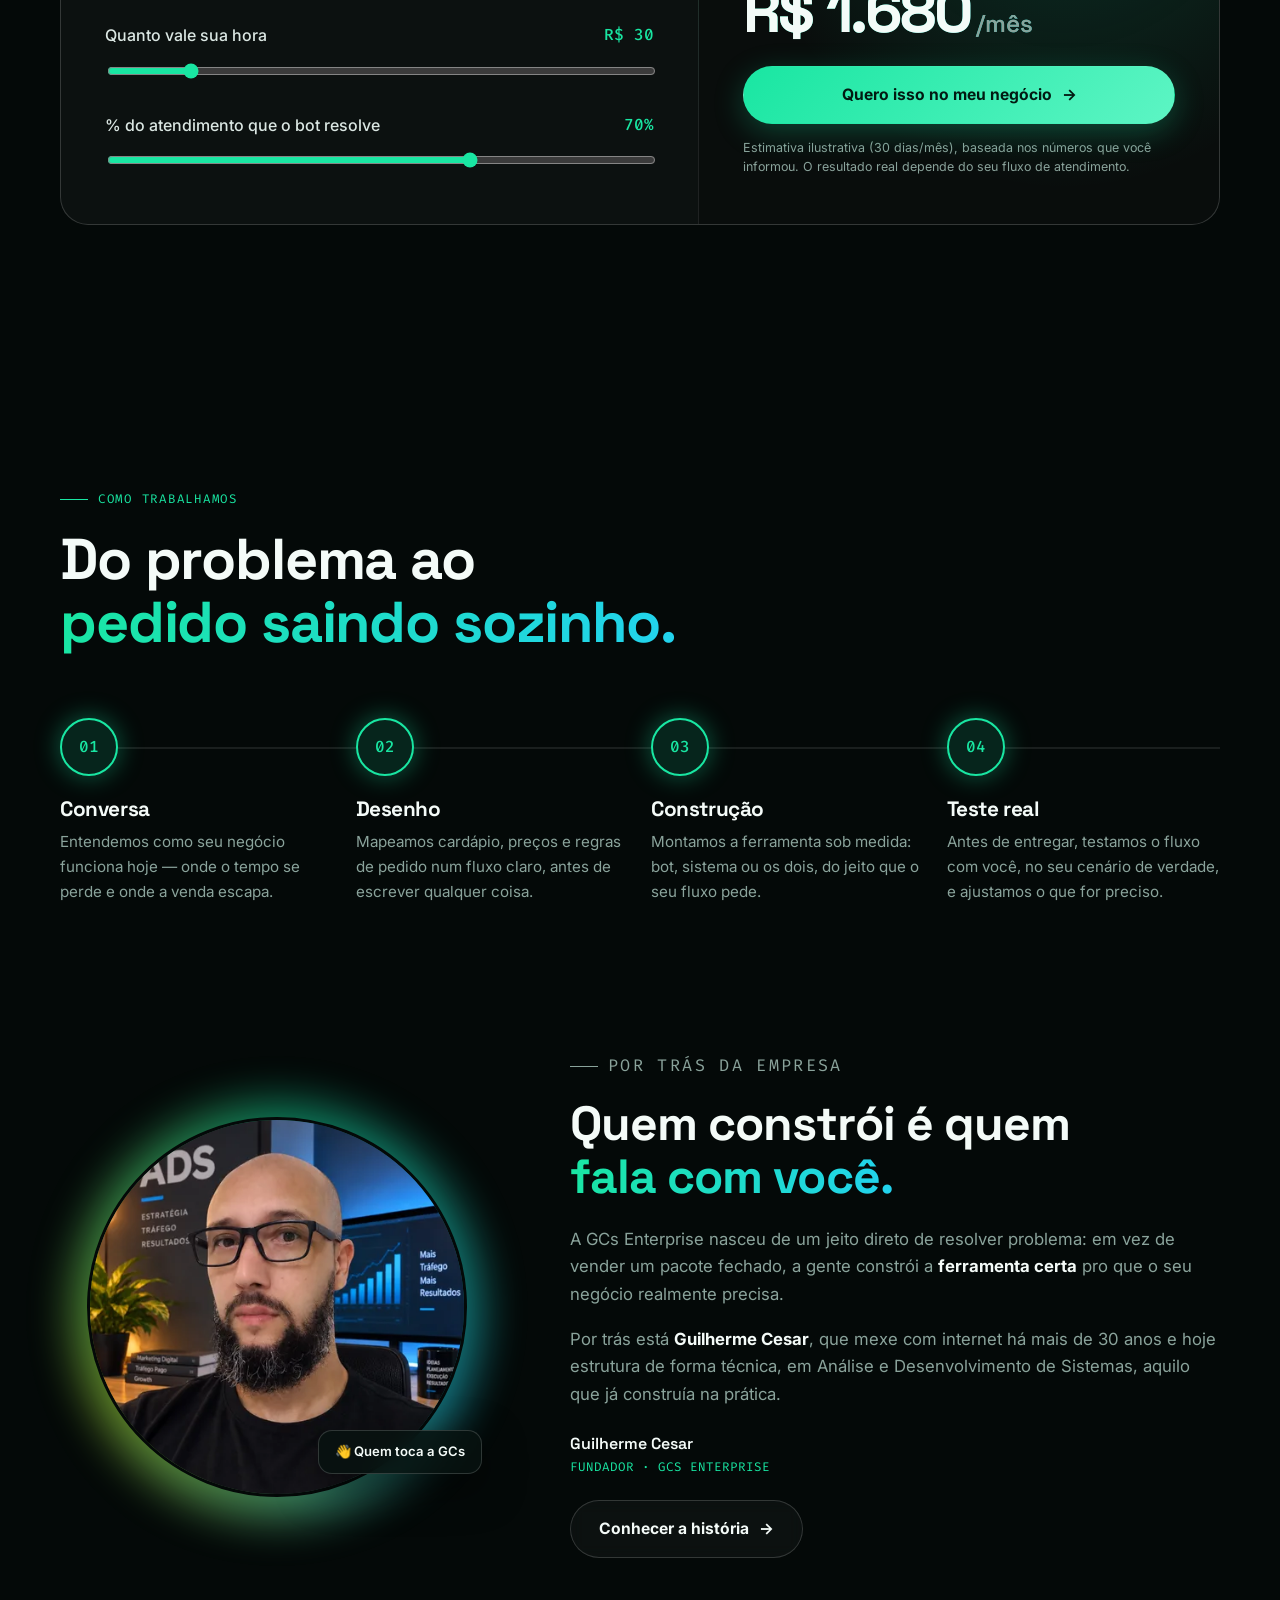
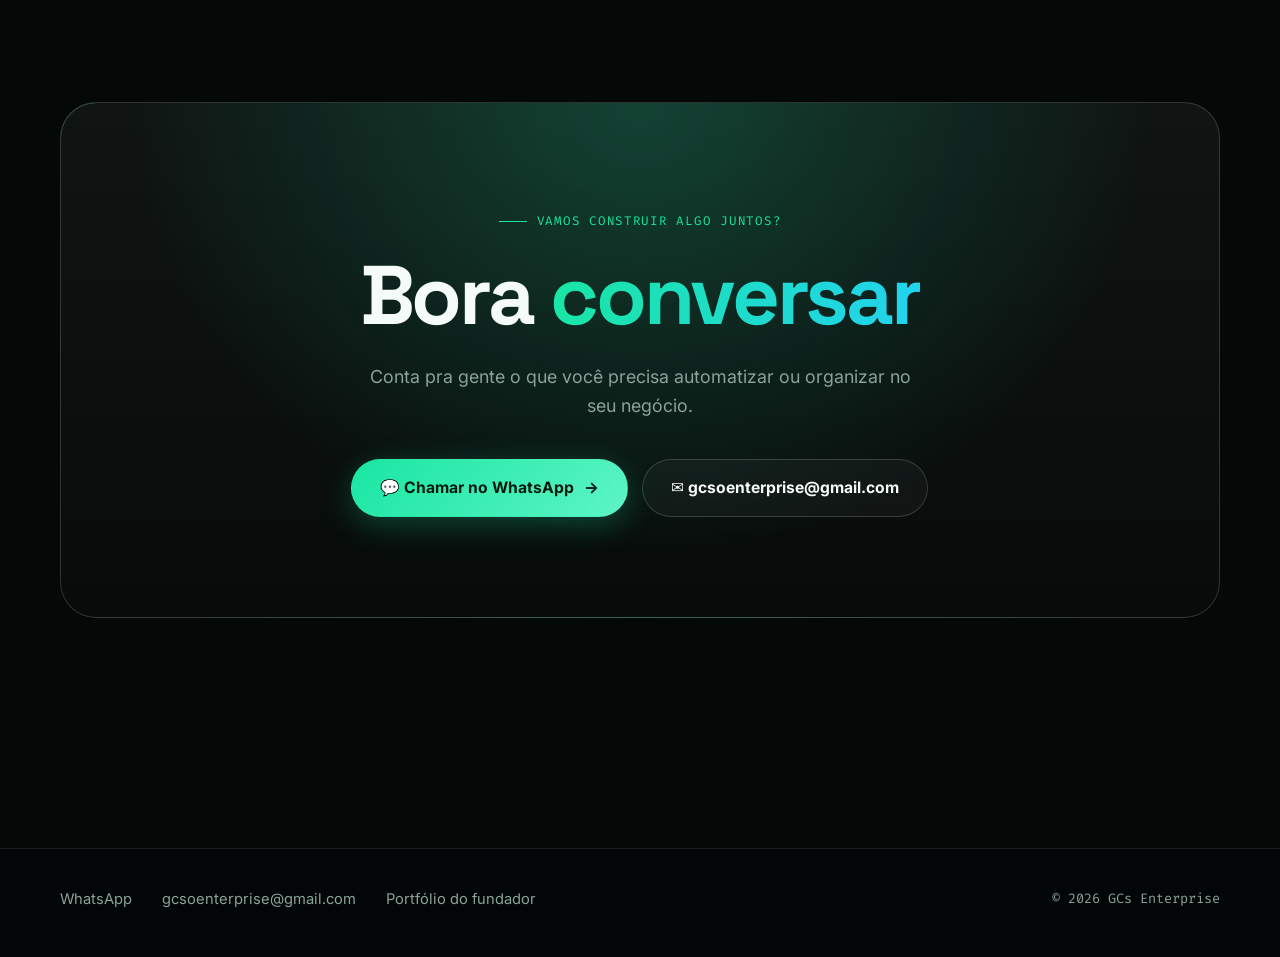
==== commit e0449cf9: "Integrate Google Analytics tracking code Added Google Analytics tracking script to index.html." ====
--- a/index.html
+++ b/index.html
@@ -1,6 +1,14 @@
 <!DOCTYPE html>
 <html lang="pt-BR">
 <head>
+  <!-- Google tag (gtag.js) -->
+  <script async src="https://www.googletagmanager.com/gtag/js?id=G-BYTDQNM6GY"></script>
+  <script>
+  window.dataLayer = window.dataLayer || [];
+  function gtag(){dataLayer.push(arguments);}
+  gtag('js', new Date());
+  gtag('config', 'G-BYTDQNM6GY');
+  </script>
   <meta charset="UTF-8">
   <meta name="viewport" content="width=device-width, initial-scale=1.0">
   <meta name="theme-color" content="#040908">
